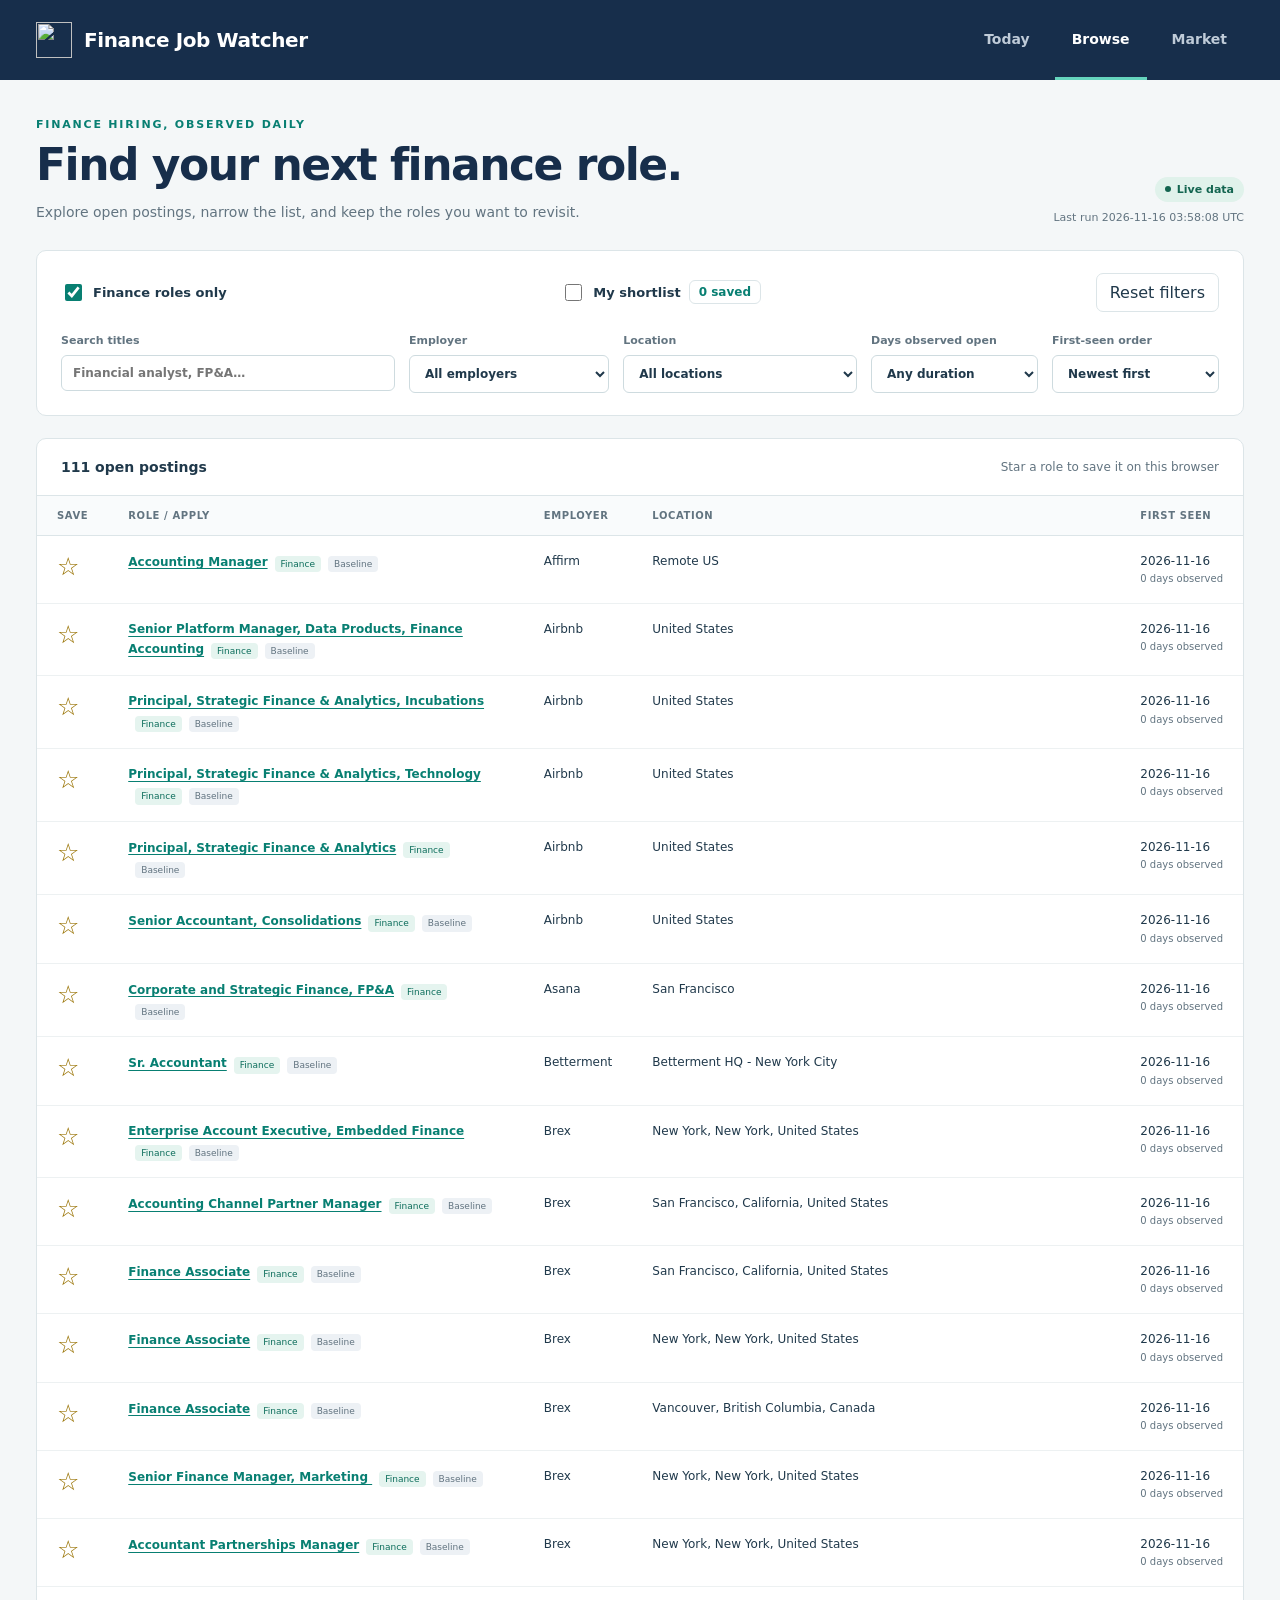
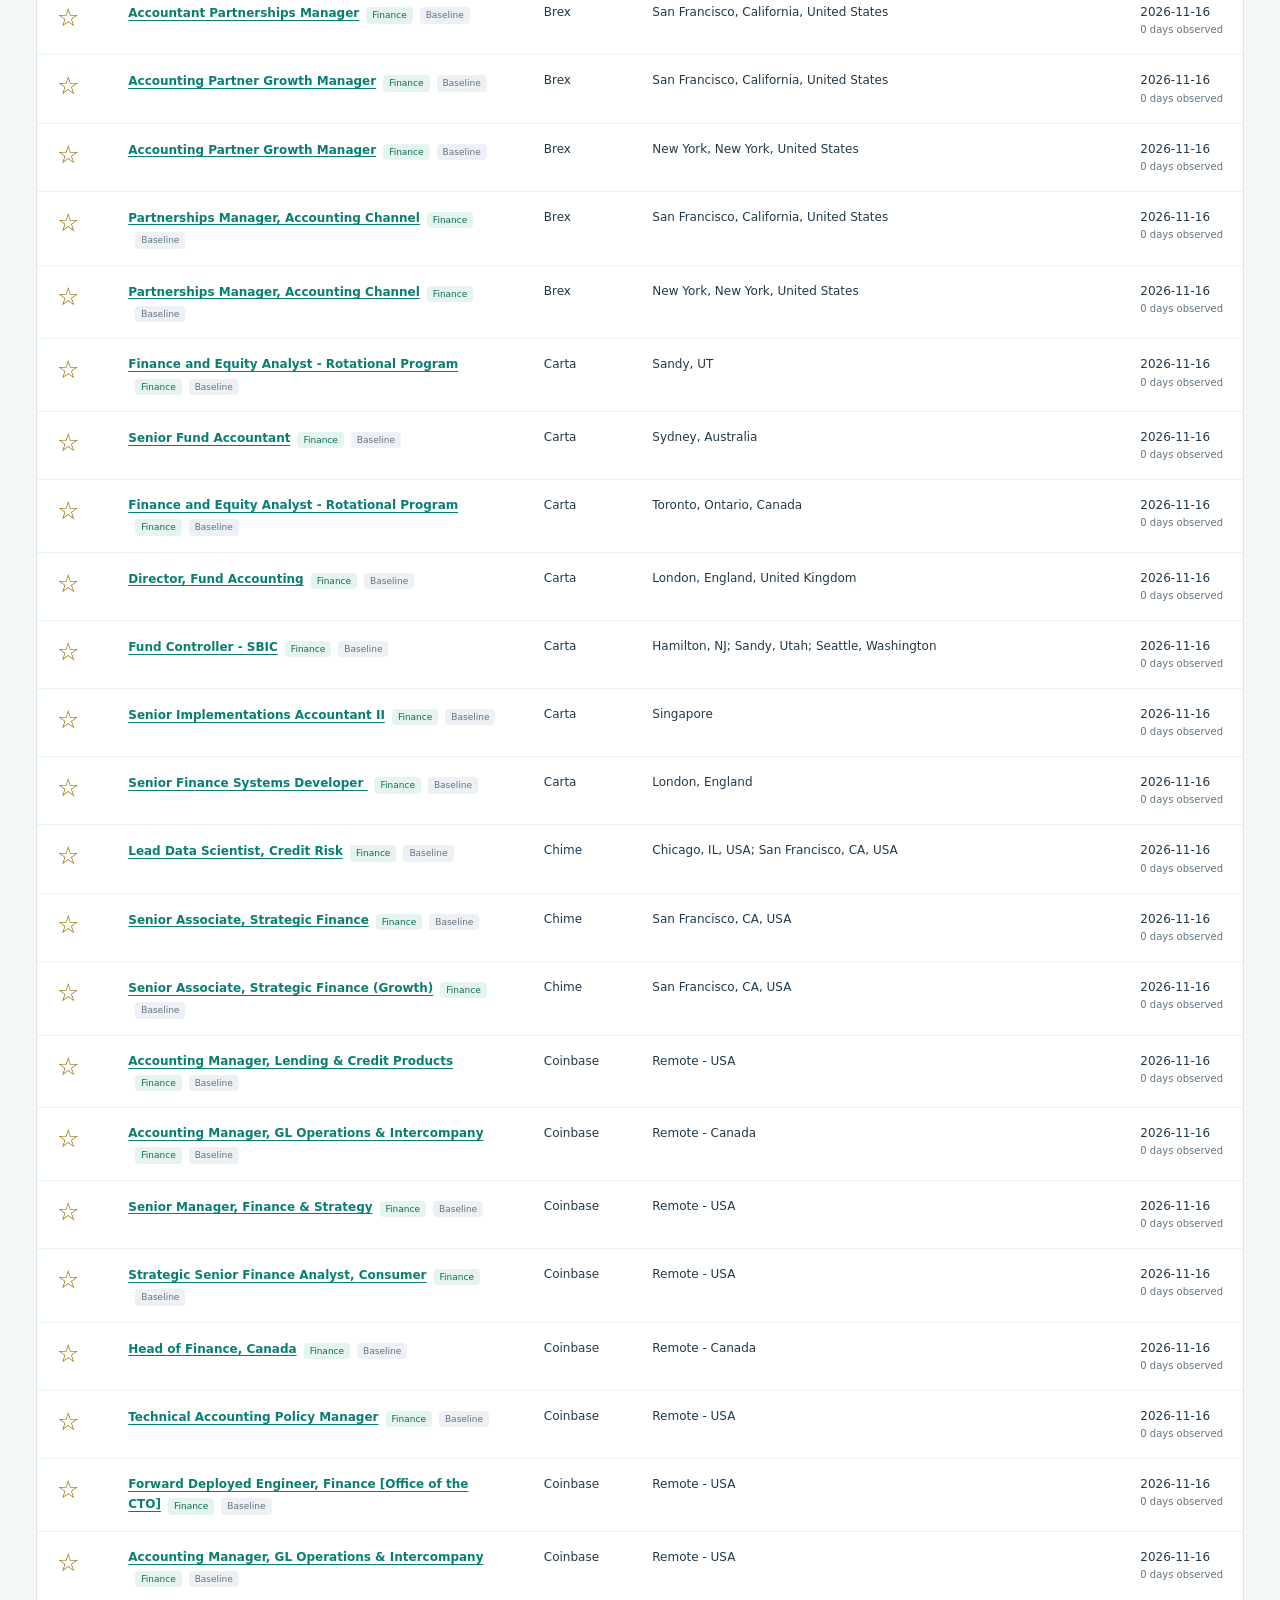
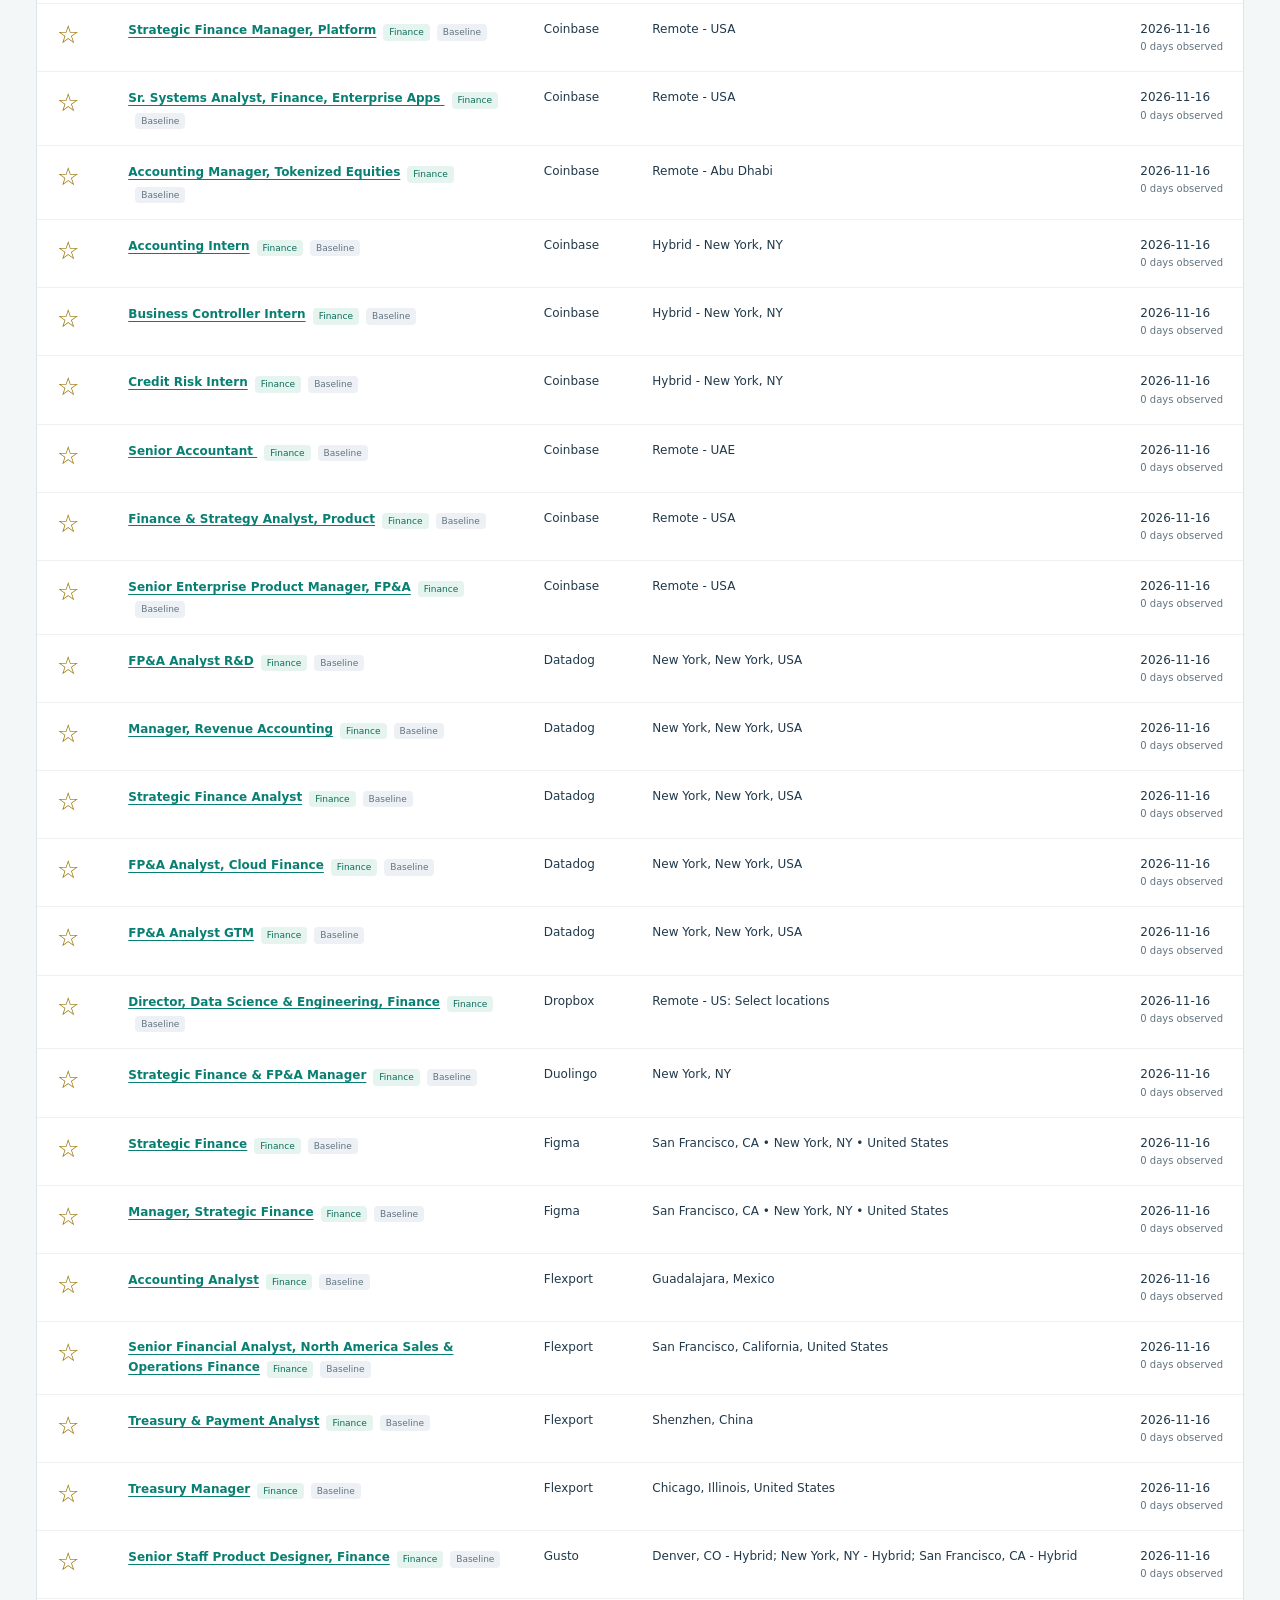
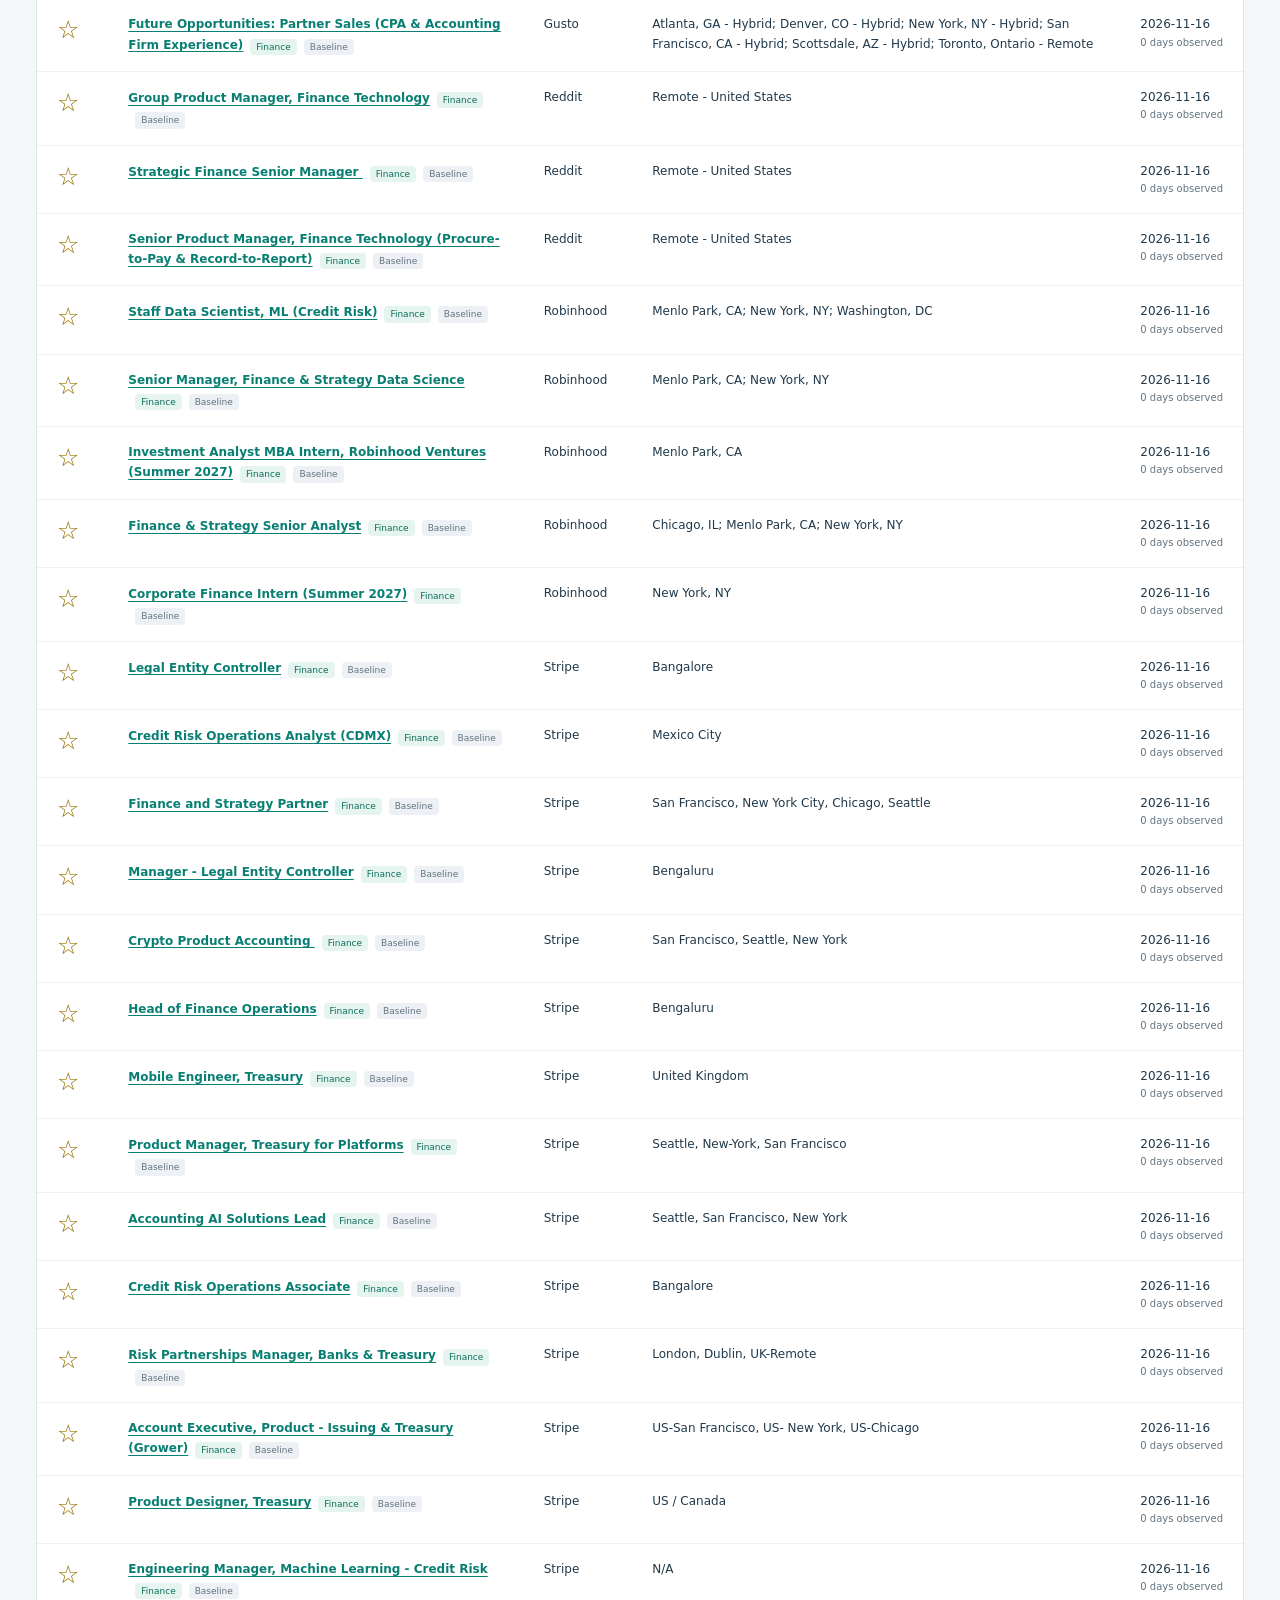
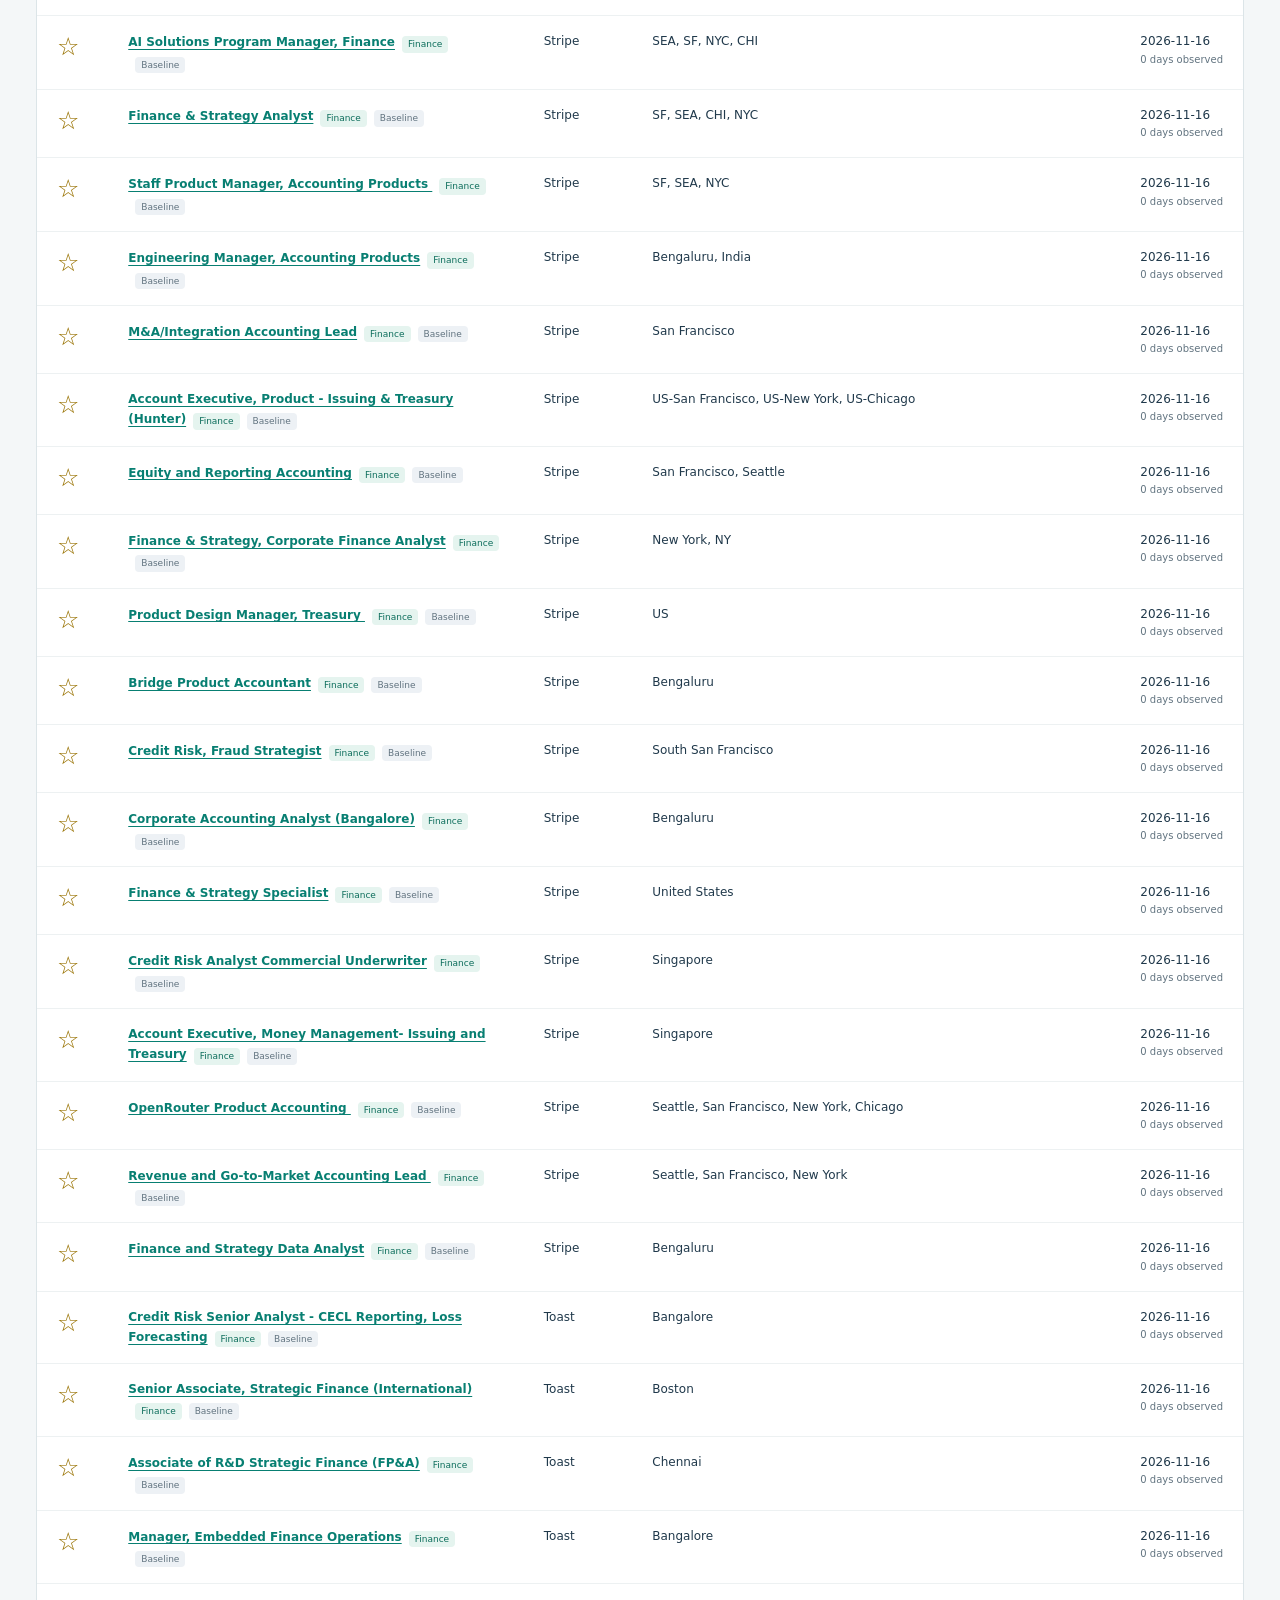
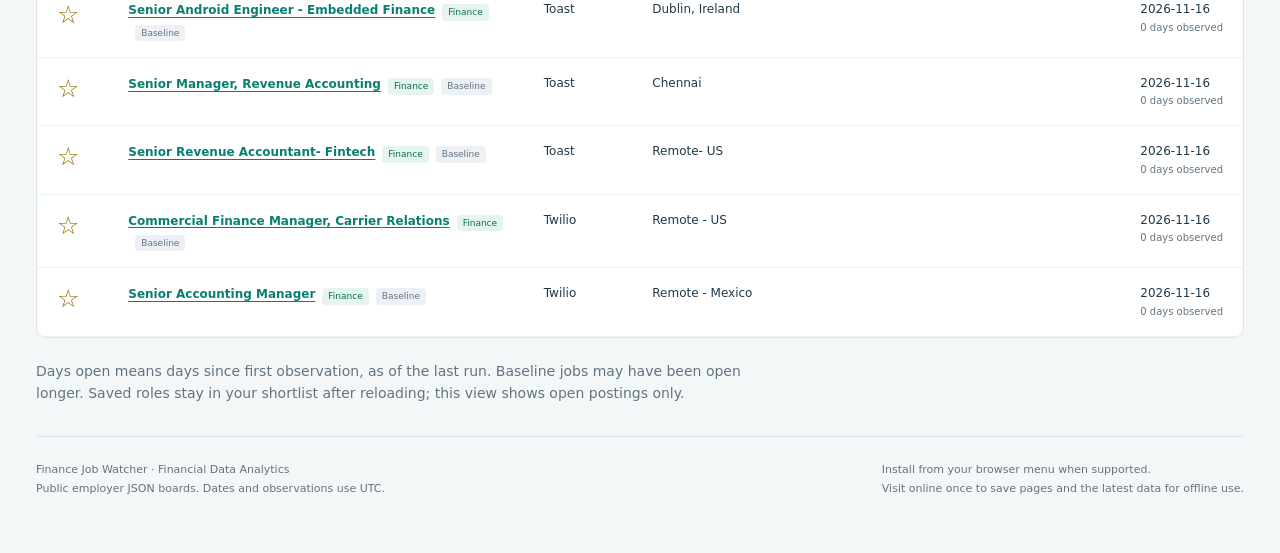
==== browse.html @ 2e61ce02 "feat: add Today Browse and Market pages" ====
<!doctype html>
<html lang="en">
<head>
<meta charset="utf-8"><meta name="viewport" content="width=device-width,initial-scale=1">
<meta name="theme-color" content="#172e4b"><meta name="description" content="A daily view of finance hiring: new roles, open postings, and job-market trends from public employer boards.">
<link rel="icon" href="./assets/icon.svg" type="image/svg+xml"><link rel="apple-touch-icon" href="./assets/icon-192.png">
<link rel="manifest" href="./manifest.webmanifest"><link rel="stylesheet" href="./assets/style.css">
<title>Browse · Finance Job Watcher</title><script type="module" src="./assets/app.mjs"></script>
</head>
<body data-page="browse">
<a class="skip" href="#main">Skip to content</a>
<header class="topbar"><div class="top-inner">
<a class="brand" href="./index.html"><img src="./assets/icon.svg" alt="" width="36" height="36">Finance Job Watcher</a>
<nav class="nav" aria-label="Main navigation"><a data-nav="today" href="./index.html">Today</a><a data-nav="browse" href="./browse.html">Browse</a><a data-nav="market" href="./market.html">Market</a></nav>
<button type="button" id="install-app" hidden>Install app</button></div></header>
<main id="main" class="workspace">
<div class="page-heading"><div><p class="eyebrow">Finance hiring, observed daily</p><h1>Find your next finance role.</h1><p class="subtitle">Explore open postings, narrow the list, and keep the roles you want to revisit.</p></div>
<div class="run-meta"><span class="pill" id="connection">Loading data</span><small id="run-time">Checking the latest snapshot…</small></div></div>
<div id="notice" role="status" aria-live="polite"></div><p id="loading" class="loading" role="status">Loading job-market data…</p>
<div id="content" hidden>
<section class="panel filter-panel" aria-label="Posting filters"><form id="filters">
<div class="filter-top"><label class="toggle"><input type="checkbox" name="roleOnly" checked> Finance roles only</label><label class="toggle"><input type="checkbox" name="shortlistOnly"> My shortlist <span id="shortlist-count" class="number">0 saved</span></label><button type="button" id="reset-filters">Reset filters</button></div>
<div class="filters"><label class="field">Search titles<input type="search" name="query" placeholder="Financial analyst, FP&amp;A…"></label>
<label class="field">Employer<select name="employer"><option value="">All employers</option></select></label>
<label class="field">Location<select name="location"><option value="">All locations</option></select></label>
<label class="field">Days observed open<select name="days"><option value="">Any duration</option><option value="7">7+ days</option><option value="14">14+ days</option><option value="30">30+ days</option></select></label>
<label class="field">First-seen order<select name="sort"><option value="newest">Newest first</option><option value="oldest">Oldest first</option></select></label></div></form></section>
<section class="panel"><div class="results-top"><strong id="results-count" role="status" aria-live="polite"></strong><span>Star a role to save it on this browser</span></div><div id="browse-list"></div></section>
<p class="subtitle">Days open means days since first observation, as of the last run. Baseline jobs may have been open longer. Saved roles stay in your shortlist after reloading; this view shows open postings only.</p></div><footer class="footer"><span>Finance Job Watcher · Financial Data Analytics<br>Public employer JSON boards. Dates and observations use UTC.</span><span>Install from your browser menu when supported.<br>Visit online once to save pages and the latest data for offline use.</span></footer></main></body></html>
---- assets/style.css ----
:root{--navy:#172e4b;--ink:#20394b;--muted:#627480;--teal:#087f72;--paper:#f4f7f8;--line:#dce5e8;--white:#fff;font-family:system-ui,-apple-system,BlinkMacSystemFont,"Segoe UI",sans-serif;color:var(--ink);background:var(--paper);font-synthesis:none}*{box-sizing:border-box}body{margin:0}a{color:var(--teal);text-underline-offset:3px}button,input,select{font:inherit}button,a,input,select,summary{touch-action:manipulation}button{cursor:pointer}button:focus-visible,a:focus-visible,input:focus-visible,select:focus-visible,summary:focus-visible{outline:3px solid #d6a93d;outline-offset:4px}button{border:1px solid var(--line);border-radius:7px;padding:9px 13px;background:white;color:var(--ink)}.skip{position:absolute;top:-100px;left:16px;background:white;padding:12px;z-index:10}.skip:focus{top:12px}.topbar{background:var(--navy);color:white}.top-inner{max-width:1320px;margin:auto;padding:0 36px;min-height:80px;display:flex;align-items:center;gap:28px}.brand{display:flex;align-items:center;gap:12px;text-decoration:none;color:white;font-weight:750;letter-spacing:-.4px;font-size:20px}.brand img{width:36px;height:36px}.nav{display:flex;align-self:stretch;gap:8px;margin-left:auto}.nav a{display:flex;align-items:center;padding:0 17px;color:#bfcbd8;text-decoration:none;font-size:14px;font-weight:650;border-bottom:3px solid transparent}.nav a[aria-current]{color:white;border-color:#65d4bd}.nav a:hover{color:white;background:#ffffff08}.top-inner>button{background:transparent;color:white;border-color:#6c7e92;font-size:12px}.workspace{max-width:1320px;margin:auto;padding:38px 36px 54px}.eyebrow{font-size:11px;font-weight:750;text-transform:uppercase;letter-spacing:1.8px;color:var(--teal);margin:0 0 9px}.page-heading{display:flex;align-items:flex-end;justify-content:space-between;gap:24px;margin-bottom:26px}h1{font-size:clamp(30px,4vw,44px);line-height:1.12;letter-spacing:-1.5px;margin:0 0 12px;color:var(--navy)}.subtitle{color:var(--muted);line-height:1.6;max-width:750px;margin:0;font-size:14px}.run-meta{text-align:right;min-width:200px}.run-meta small{display:block;margin-top:9px;font-size:11px;color:var(--muted);font-variant-numeric:tabular-nums}.pill{display:inline-flex;align-items:center;gap:6px;background:#e0f2eb;color:#136550;font-size:11px;font-weight:750;border-radius:20px;padding:6px 10px}.pill:before{content:"";width:6px;height:6px;background:currentColor;border-radius:50%}#notice:not(:empty){border:1px solid #dac582;background:#fff8df;border-radius:8px;padding:12px 16px;margin-bottom:20px;font-size:13px;line-height:1.5}.stats{display:grid;grid-template-columns:repeat(4,1fr);gap:16px;margin-bottom:28px}.stat{background:white;border:1px solid var(--line);padding:22px 24px;border-radius:10px}.stat p{font-size:12px;color:var(--muted);margin:0 0 14px}.stat strong{display:block;font-size:36px;letter-spacing:-1px;line-height:1.1;color:var(--navy);font-variant-numeric:tabular-nums}.stat small{display:block;font-size:11px;color:var(--muted);margin-top:12px}.stat.accent{background:var(--navy);border-color:var(--navy)}.stat.accent p,.stat.accent small{color:#c8d6e3}.stat.accent strong{color:#fff}.panel{background:white;border:1px solid var(--line);border-radius:10px;margin-bottom:22px;overflow:hidden}.panel-head{padding:21px 24px;border-bottom:1px solid var(--line);display:flex;align-items:center;justify-content:space-between;gap:14px}.panel-head h2{margin:0;font-size:16px;letter-spacing:-.3px}.panel-head p{margin:6px 0 0;font-size:12px;color:var(--muted)}.number{border:1px solid var(--line);border-radius:6px;padding:4px 9px;font-size:12px;color:var(--teal);font-weight:700}.empty{padding:32px 24px;color:var(--muted);font-size:14px;margin:0;text-align:center}.source-grid{list-style:none;padding:0 24px;margin:0;display:grid;grid-template-columns:repeat(3,1fr);gap:0 30px}.source{display:flex;justify-content:space-between;gap:12px;padding:14px 0;border-bottom:1px solid #edf1f2;font-size:12px}.source>span:first-child{text-transform:capitalize;font-weight:600}.source-ok{color:var(--teal)}.source-failed{color:#aa453a}.panel-note{padding:16px 24px;color:var(--muted);font-size:12px;line-height:1.6;margin:0}.table-wrap{overflow-x:auto}table{border-collapse:collapse;width:100%;text-align:left;font-size:12px}th{font-weight:650;font-size:10px;letter-spacing:.6px;text-transform:uppercase;color:var(--muted);background:#f9fbfc;padding:14px 20px;border-bottom:1px solid var(--line);white-space:nowrap}td{padding:16px 20px;border-bottom:1px solid #edf1f2;line-height:1.6;vertical-align:top}td:first-child a{font-weight:650}td a{font-weight:600}td small{display:block;white-space:nowrap;color:var(--muted);font-size:10px}.tag{display:inline-block;margin:4px 0 0 7px;font-size:9px;padding:1px 6px;background:#e5f4ef;color:#0c6d5b;border-radius:4px;vertical-align:middle}.tag.neutral{background:#edf1f5;color:#627480}.star{border:0;background:transparent;font-size:25px;padding:0;color:#9a7405;line-height:1.2}.filter-panel{padding:22px 24px}.filter-top{display:flex;align-items:center;justify-content:space-between;gap:20px;margin-bottom:22px}.toggle{display:flex;align-items:center;gap:8px;font-size:13px;font-weight:650}.toggle input{accent-color:var(--teal);width:17px;height:17px}.filters{display:grid;grid-template-columns:2fr 1.2fr 1.4fr 1fr 1fr;gap:14px}.field{display:flex;flex-direction:column;gap:8px;font-size:11px;font-weight:650;color:var(--muted)}input[type=search],select{padding:10px 11px;border:1px solid #cedbdf;border-radius:6px;color:var(--ink);background:white;width:100%;min-width:0;font-size:12px}.results-top{display:flex;align-items:center;justify-content:space-between;padding:20px 24px;border-bottom:1px solid var(--line);gap:16px}.results-top strong{font-size:14px}.results-top span{font-size:12px;color:var(--muted)}.market-grid{display:grid;grid-template-columns:1fr 1fr;gap:22px}.market-card{padding:24px;background:white;border:1px solid var(--line);border-radius:10px;min-width:0}.market-card h2{font-size:19px;line-height:1.4;letter-spacing:-.4px;margin:8px 0 12px;color:var(--navy)}.market-card>p:not(.eyebrow){font-size:12px;line-height:1.8;color:var(--muted);min-height:85px}.chart{overflow:auto;max-height:620px}.chart svg{display:block;width:100%;min-width:440px;height:auto}.chart details{font-size:11px;margin-top:18px}.chart summary{cursor:pointer;color:var(--muted)}.chart details table{margin-top:10px}.chart td,.chart th{padding:8px}.legend{display:flex;gap:20px;justify-content:center;margin-top:12px;font-size:10px;color:var(--muted)}.legend span:before{content:"";display:inline-block;width:9px;height:9px;background:var(--series-color);margin-right:6px;border-radius:2px}.market-context{padding:16px 20px;background:#eaf1f4;border-radius:8px;color:#4d6574;font-size:12px;line-height:1.8;margin:0 0 22px}.footer{display:flex;justify-content:space-between;gap:20px;border-top:1px solid var(--line);padding-top:24px;margin-top:32px;font-size:11px;line-height:1.7;color:var(--muted)}.footer a{color:inherit}.loading{padding:40px;background:white;border:1px solid var(--line);border-radius:10px}.error{color:#a2382e}.sr-only{position:absolute;width:1px;height:1px;padding:0;margin:-1px;overflow:hidden;clip:rect(0,0,0,0);white-space:nowrap;border:0}[hidden]{display:none!important}@media(min-width:1600px){.workspace,.top-inner{max-width:1440px}}@media(max-width:950px){.filters{grid-template-columns:repeat(2,1fr)}.field:first-child{grid-column:1/-1}.source-grid{grid-template-columns:repeat(2,1fr)}.market-grid{grid-template-columns:1fr}.page-heading{align-items:flex-start}.run-meta{min-width:140px}.stats{gap:10px}.stat{padding:19px}.stat strong{font-size:30px}}@media(max-width:620px){.top-inner{padding:15px 18px 0;gap:10px;flex-wrap:wrap}.brand{font-size:17px}.brand img{width:30px;height:30px}.nav{order:3;width:100%;margin:0;justify-content:space-around}.nav a{padding:16px 24px}.top-inner>button{margin-left:auto}.workspace{padding:26px 16px}.page-heading{display:block}.run-meta{text-align:left;margin-top:18px}.run-meta small{display:inline;margin-left:10px}.stats{grid-template-columns:1fr 1fr}.stat{padding:18px}.source-grid{grid-template-columns:1fr;padding:0 18px}.filter-panel{padding:18px}.filter-top{flex-wrap:wrap}.filters{grid-template-columns:1fr}.field:first-child{grid-column:auto}.panel-head{padding:18px}.market-card{padding:18px}.market-card>p:not(.eyebrow){min-height:0}.footer{display:block}.footer span{display:block;margin:6px 0}.chart svg{min-width:430px}td,th{padding:13px 15px}}@media(prefers-reduced-motion:no-preference){button,a{transition:background .15s,color .15s}}
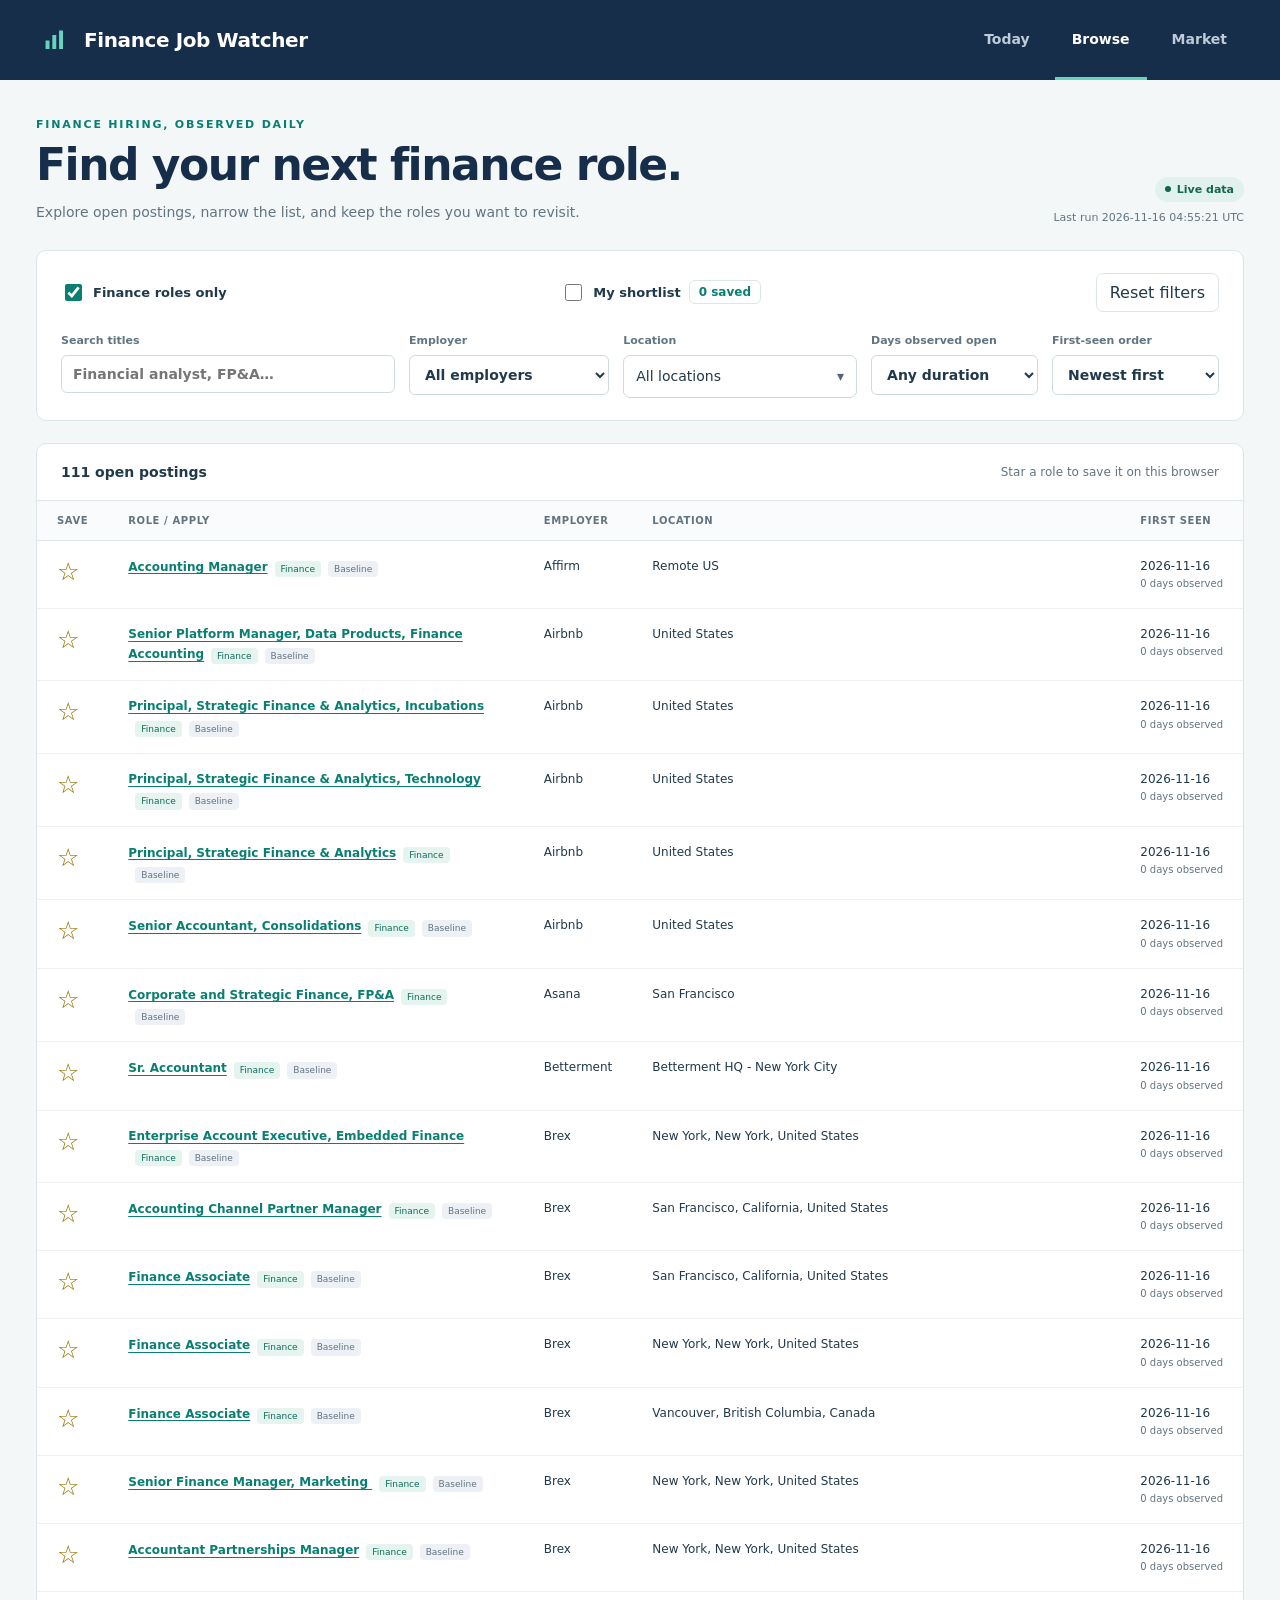
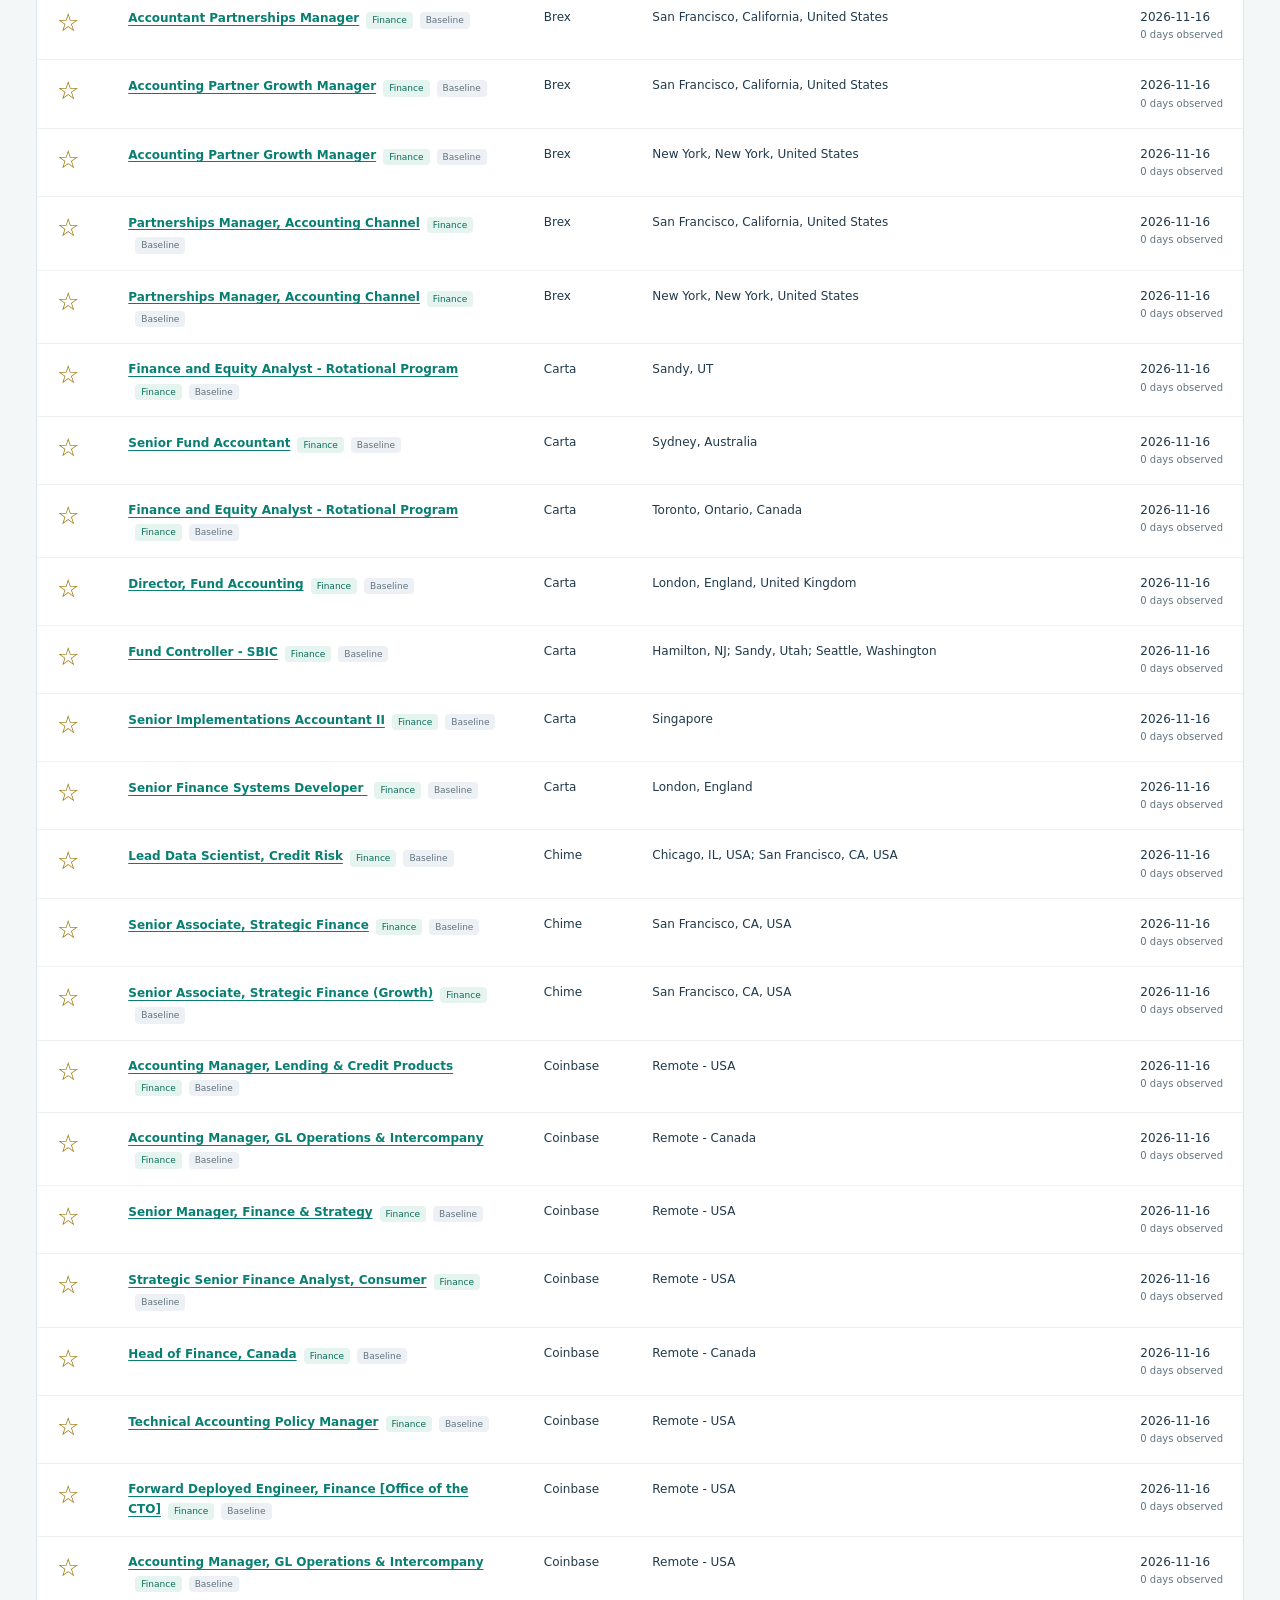
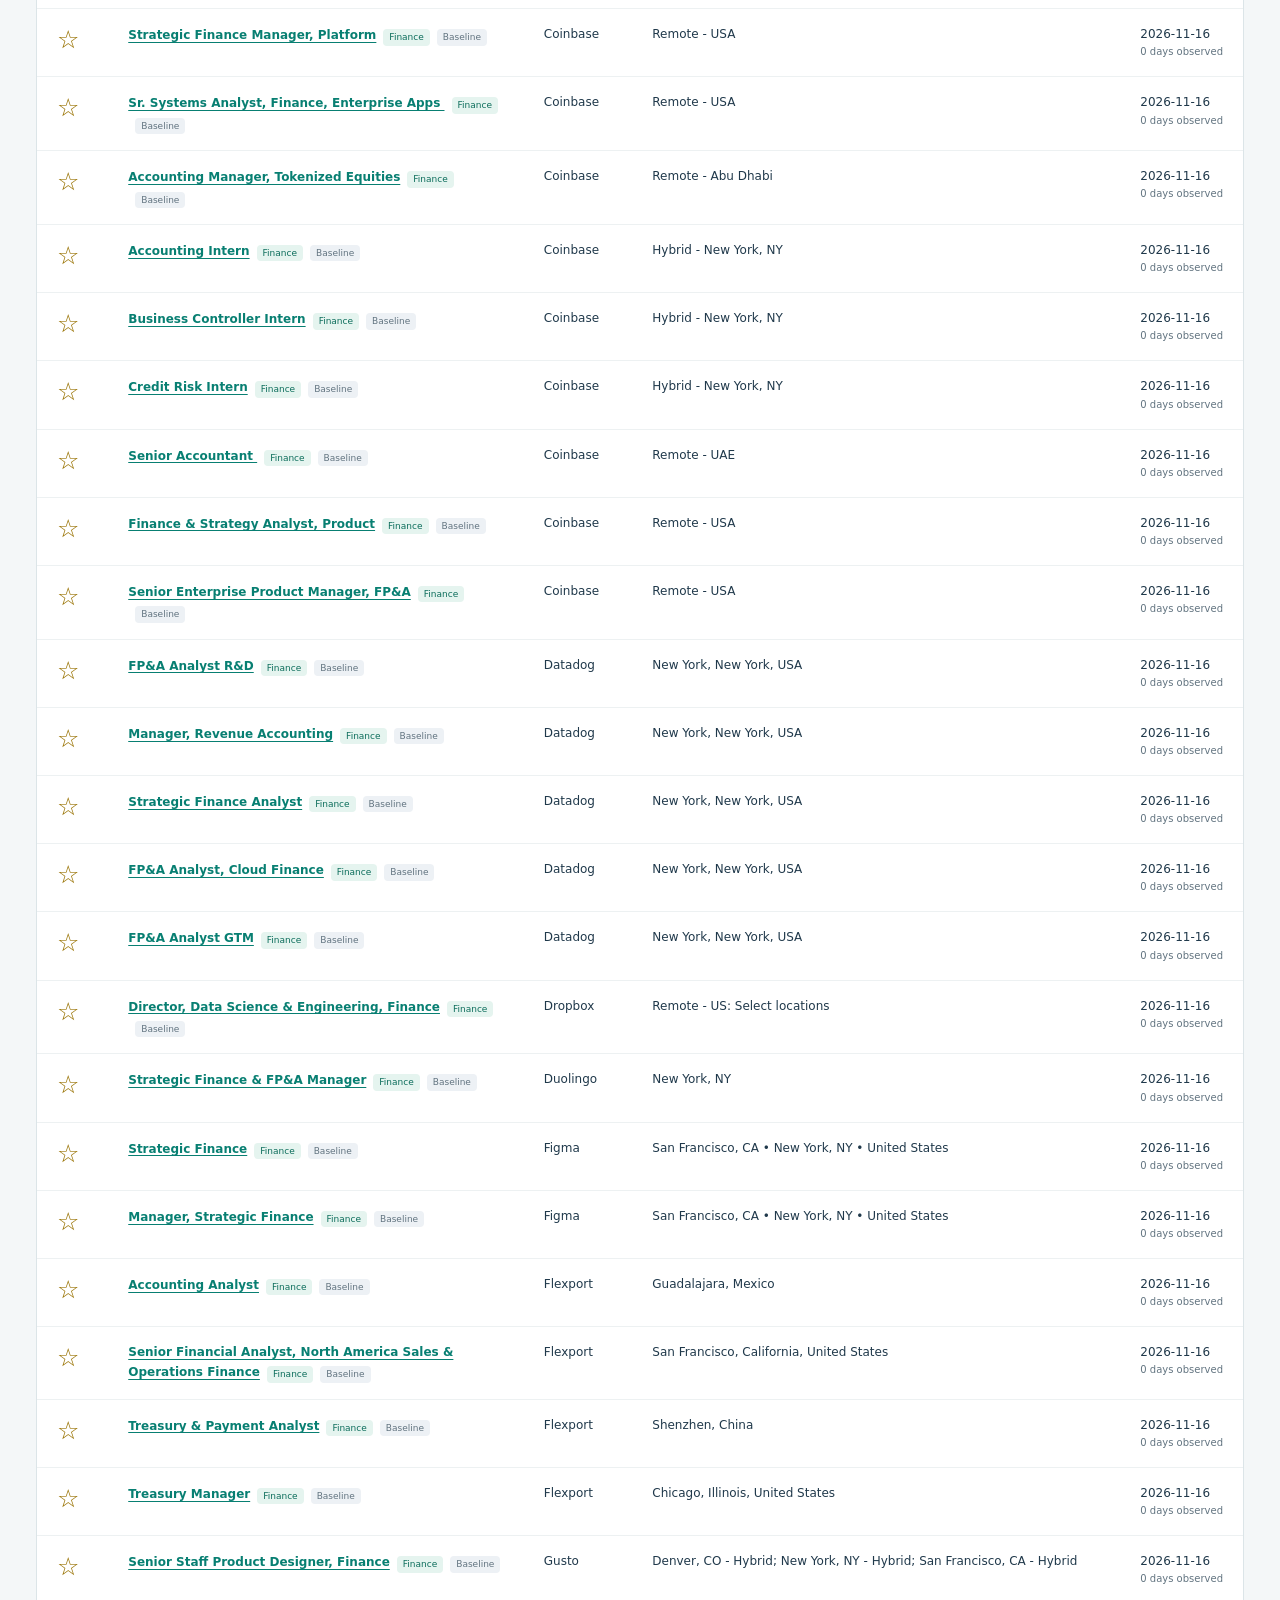
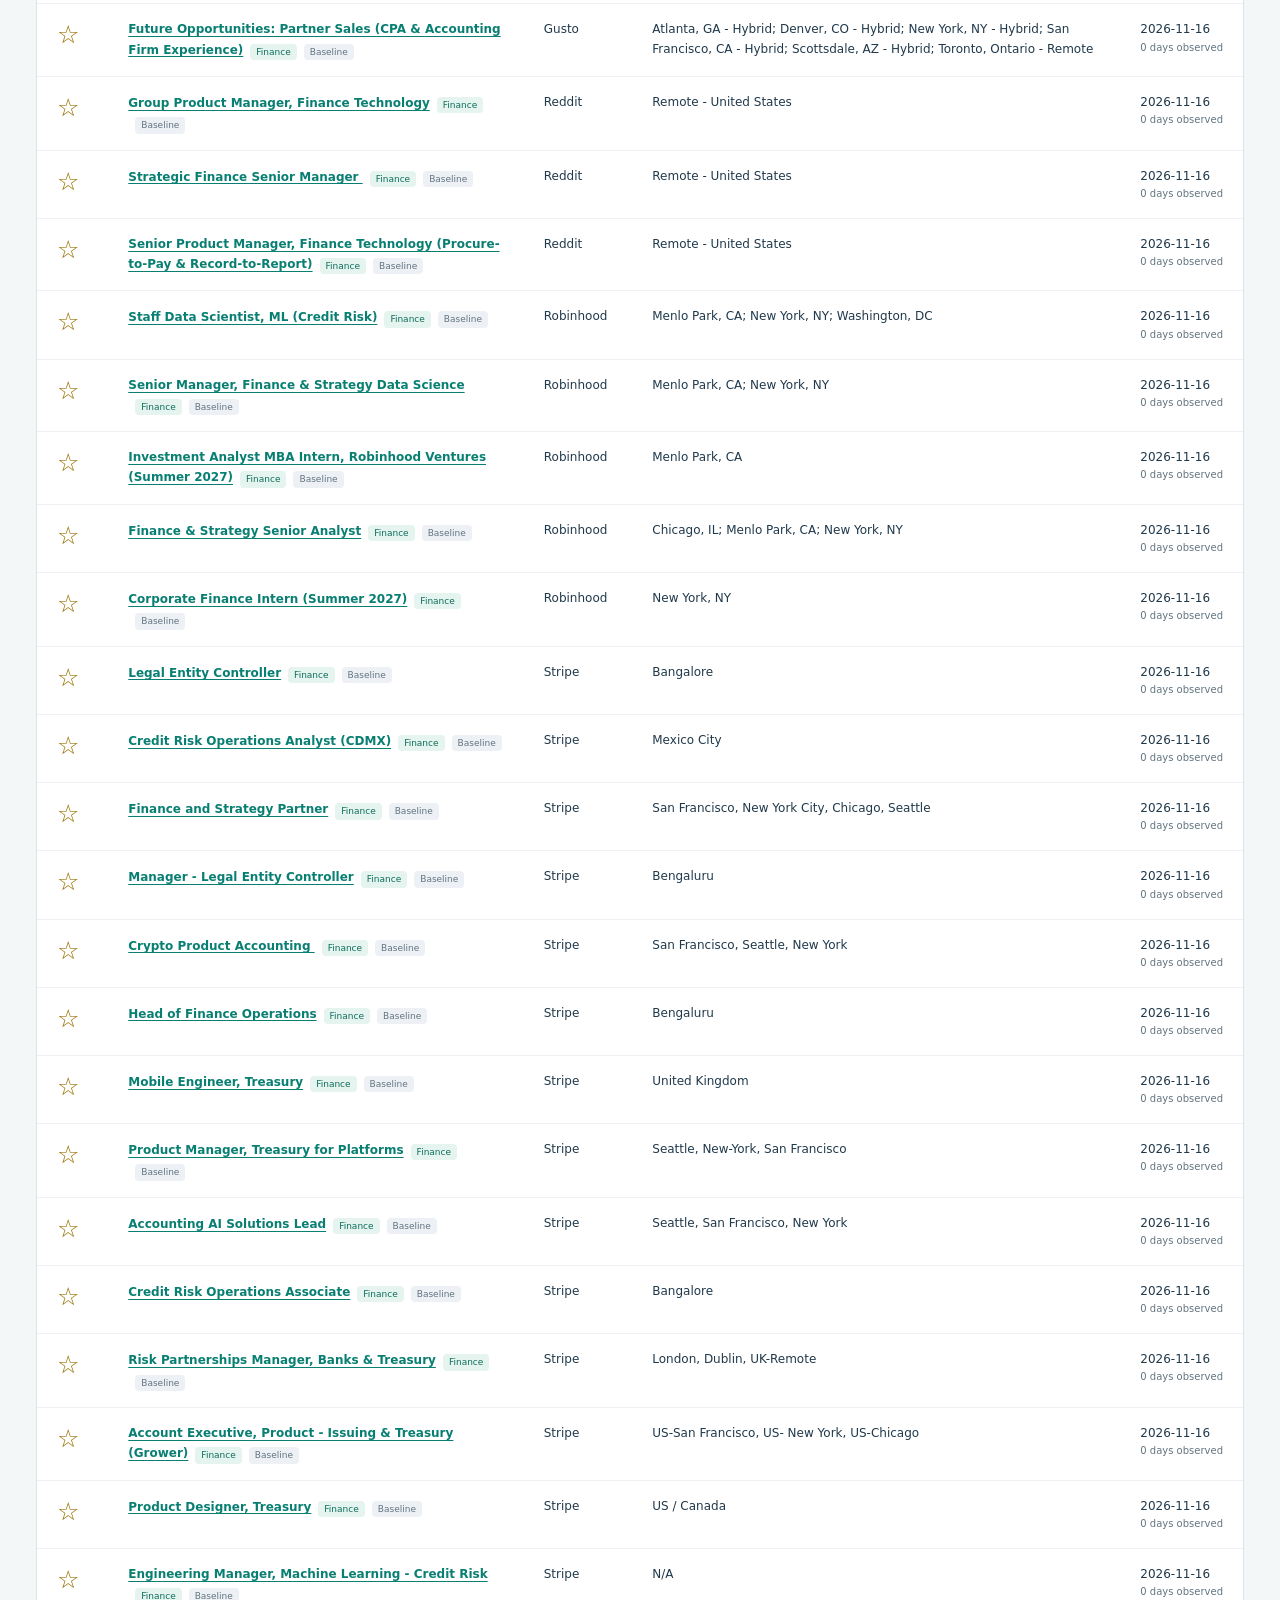
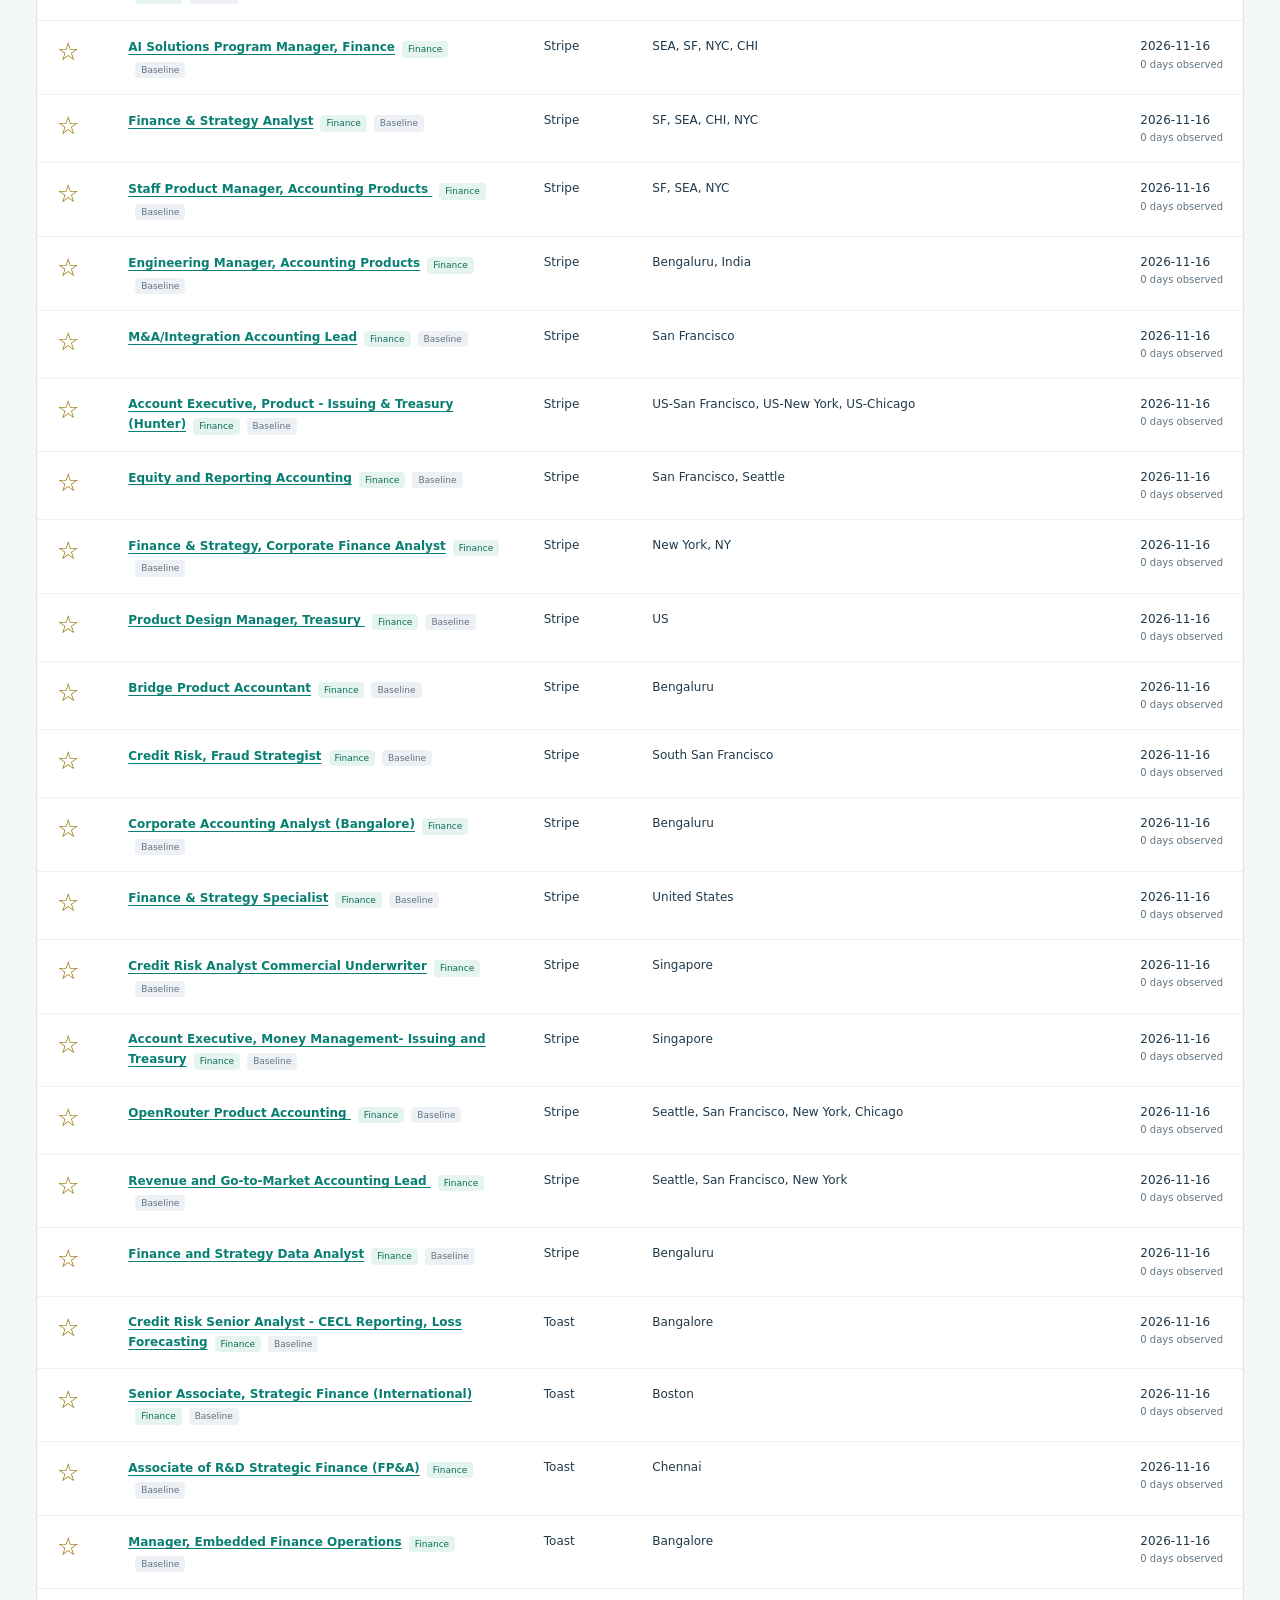
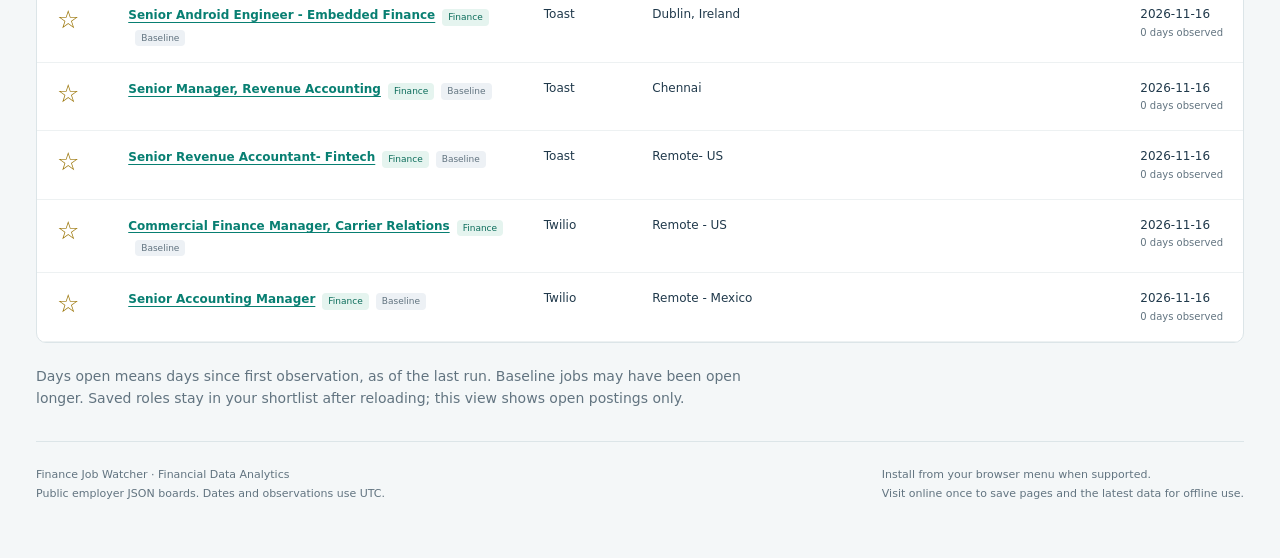
==== commit cdc0a565: "fix: make location filter searchable and readable" ====
--- a/browse.html
+++ b/browse.html
@@ -22,8 +22,15 @@
 <div class="filter-top"><label class="toggle"><input type="checkbox" name="roleOnly" checked> Finance roles only</label><label class="toggle"><input type="checkbox" name="shortlistOnly"> My shortlist <span id="shortlist-count" class="number">0 saved</span></label><button type="button" id="reset-filters">Reset filters</button></div>
 <div class="filters"><label class="field">Search titles<input type="search" name="query" placeholder="Financial analyst, FP&amp;A…"></label>
 <label class="field">Employer<select name="employer"><option value="">All employers</option></select></label>
-<label class="field">Location<select name="location"><option value="">All locations</option></select></label>
+<div class="field location-field" id="location-picker"><span id="location-label">Location</span>
+<input type="hidden" name="location" value="">
+<button type="button" id="location-toggle" class="location-toggle" aria-labelledby="location-label location-value" aria-expanded="false" aria-controls="location-menu"><span id="location-value">All locations</span><span aria-hidden="true">▾</span></button>
+<div id="location-menu" class="location-menu" hidden>
+<label for="location-search" class="sr-only">Search available locations</label><input type="search" id="location-search" placeholder="Type a city, state, or remote…" autocomplete="off">
+<div id="location-options" class="location-options" role="group" aria-label="Available locations"></div>
+<p id="location-feedback" class="location-feedback" role="status" aria-live="polite"></p>
+</div></div>
 <label class="field">Days observed open<select name="days"><option value="">Any duration</option><option value="7">7+ days</option><option value="14">14+ days</option><option value="30">30+ days</option></select></label>
 <label class="field">First-seen order<select name="sort"><option value="newest">Newest first</option><option value="oldest">Oldest first</option></select></label></div></form></section>
 <section class="panel"><div class="results-top"><strong id="results-count" role="status" aria-live="polite"></strong><span>Star a role to save it on this browser</span></div><div id="browse-list"></div></section>
-<p class="subtitle">Days open means days since first observation, as of the last run. Baseline jobs may have been open longer. Saved roles stay in your shortlist after reloading; this view shows open postings only.</p></div><footer class="footer"><span>Finance Job Watcher · Financial Data Analytics<br>Public employer JSON boards. Dates and observations use UTC.</span><span>Install from your browser menu when supported.<br>Visit online once to save pages and the latest data for offline use.</span></footer></main></body></html>+<p class="subtitle">Days open means days since first observation, as of the last run. Baseline jobs may have been open longer. Saved roles stay in your shortlist after reloading; this view shows open postings only.</p></div><footer class="footer"><span>Finance Job Watcher · Financial Data Analytics<br>Public employer JSON boards. Dates and observations use UTC.</span><span>Install from your browser menu when supported.<br>Visit online once to save pages and the latest data for offline use.</span></footer></main></body></html>
--- a/assets/style.css
+++ b/assets/style.css
@@ -1 +1,19 @@
 :root{--navy:#172e4b;--ink:#20394b;--muted:#627480;--teal:#087f72;--paper:#f4f7f8;--line:#dce5e8;--white:#fff;font-family:system-ui,-apple-system,BlinkMacSystemFont,"Segoe UI",sans-serif;color:var(--ink);background:var(--paper);font-synthesis:none}*{box-sizing:border-box}body{margin:0}a{color:var(--teal);text-underline-offset:3px}button,input,select{font:inherit}button,a,input,select,summary{touch-action:manipulation}button{cursor:pointer}button:focus-visible,a:focus-visible,input:focus-visible,select:focus-visible,summary:focus-visible{outline:3px solid #d6a93d;outline-offset:4px}button{border:1px solid var(--line);border-radius:7px;padding:9px 13px;background:white;color:var(--ink)}.skip{position:absolute;top:-100px;left:16px;background:white;padding:12px;z-index:10}.skip:focus{top:12px}.topbar{background:var(--navy);color:white}.top-inner{max-width:1320px;margin:auto;padding:0 36px;min-height:80px;display:flex;align-items:center;gap:28px}.brand{display:flex;align-items:center;gap:12px;text-decoration:none;color:white;font-weight:750;letter-spacing:-.4px;font-size:20px}.brand img{width:36px;height:36px}.nav{display:flex;align-self:stretch;gap:8px;margin-left:auto}.nav a{display:flex;align-items:center;padding:0 17px;color:#bfcbd8;text-decoration:none;font-size:14px;font-weight:650;border-bottom:3px solid transparent}.nav a[aria-current]{color:white;border-color:#65d4bd}.nav a:hover{color:white;background:#ffffff08}.top-inner>button{background:transparent;color:white;border-color:#6c7e92;font-size:12px}.workspace{max-width:1320px;margin:auto;padding:38px 36px 54px}.eyebrow{font-size:11px;font-weight:750;text-transform:uppercase;letter-spacing:1.8px;color:var(--teal);margin:0 0 9px}.page-heading{display:flex;align-items:flex-end;justify-content:space-between;gap:24px;margin-bottom:26px}h1{font-size:clamp(30px,4vw,44px);line-height:1.12;letter-spacing:-1.5px;margin:0 0 12px;color:var(--navy)}.subtitle{color:var(--muted);line-height:1.6;max-width:750px;margin:0;font-size:14px}.run-meta{text-align:right;min-width:200px}.run-meta small{display:block;margin-top:9px;font-size:11px;color:var(--muted);font-variant-numeric:tabular-nums}.pill{display:inline-flex;align-items:center;gap:6px;background:#e0f2eb;color:#136550;font-size:11px;font-weight:750;border-radius:20px;padding:6px 10px}.pill:before{content:"";width:6px;height:6px;background:currentColor;border-radius:50%}#notice:not(:empty){border:1px solid #dac582;background:#fff8df;border-radius:8px;padding:12px 16px;margin-bottom:20px;font-size:13px;line-height:1.5}.stats{display:grid;grid-template-columns:repeat(4,1fr);gap:16px;margin-bottom:28px}.stat{background:white;border:1px solid var(--line);padding:22px 24px;border-radius:10px}.stat p{font-size:12px;color:var(--muted);margin:0 0 14px}.stat strong{display:block;font-size:36px;letter-spacing:-1px;line-height:1.1;color:var(--navy);font-variant-numeric:tabular-nums}.stat small{display:block;font-size:11px;color:var(--muted);margin-top:12px}.stat.accent{background:var(--navy);border-color:var(--navy)}.stat.accent p,.stat.accent small{color:#c8d6e3}.stat.accent strong{color:#fff}.panel{background:white;border:1px solid var(--line);border-radius:10px;margin-bottom:22px;overflow:hidden}.panel-head{padding:21px 24px;border-bottom:1px solid var(--line);display:flex;align-items:center;justify-content:space-between;gap:14px}.panel-head h2{margin:0;font-size:16px;letter-spacing:-.3px}.panel-head p{margin:6px 0 0;font-size:12px;color:var(--muted)}.number{border:1px solid var(--line);border-radius:6px;padding:4px 9px;font-size:12px;color:var(--teal);font-weight:700}.empty{padding:32px 24px;color:var(--muted);font-size:14px;margin:0;text-align:center}.source-grid{list-style:none;padding:0 24px;margin:0;display:grid;grid-template-columns:repeat(3,1fr);gap:0 30px}.source{display:flex;justify-content:space-between;gap:12px;padding:14px 0;border-bottom:1px solid #edf1f2;font-size:12px}.source>span:first-child{text-transform:capitalize;font-weight:600}.source-ok{color:var(--teal)}.source-failed{color:#aa453a}.panel-note{padding:16px 24px;color:var(--muted);font-size:12px;line-height:1.6;margin:0}.table-wrap{overflow-x:auto}table{border-collapse:collapse;width:100%;text-align:left;font-size:12px}th{font-weight:650;font-size:10px;letter-spacing:.6px;text-transform:uppercase;color:var(--muted);background:#f9fbfc;padding:14px 20px;border-bottom:1px solid var(--line);white-space:nowrap}td{padding:16px 20px;border-bottom:1px solid #edf1f2;line-height:1.6;vertical-align:top}td:first-child a{font-weight:650}td a{font-weight:600}td small{display:block;white-space:nowrap;color:var(--muted);font-size:10px}.tag{display:inline-block;margin:4px 0 0 7px;font-size:9px;padding:1px 6px;background:#e5f4ef;color:#0c6d5b;border-radius:4px;vertical-align:middle}.tag.neutral{background:#edf1f5;color:#627480}.star{border:0;background:transparent;font-size:25px;padding:0;color:#9a7405;line-height:1.2}.filter-panel{padding:22px 24px}.filter-top{display:flex;align-items:center;justify-content:space-between;gap:20px;margin-bottom:22px}.toggle{display:flex;align-items:center;gap:8px;font-size:13px;font-weight:650}.toggle input{accent-color:var(--teal);width:17px;height:17px}.filters{display:grid;grid-template-columns:2fr 1.2fr 1.4fr 1fr 1fr;gap:14px}.field{display:flex;flex-direction:column;gap:8px;font-size:11px;font-weight:650;color:var(--muted)}input[type=search],select{padding:10px 11px;border:1px solid #cedbdf;border-radius:6px;color:var(--ink);background:white;width:100%;min-width:0;font-size:12px}.results-top{display:flex;align-items:center;justify-content:space-between;padding:20px 24px;border-bottom:1px solid var(--line);gap:16px}.results-top strong{font-size:14px}.results-top span{font-size:12px;color:var(--muted)}.market-grid{display:grid;grid-template-columns:1fr 1fr;gap:22px}.market-card{padding:24px;background:white;border:1px solid var(--line);border-radius:10px;min-width:0}.market-card h2{font-size:19px;line-height:1.4;letter-spacing:-.4px;margin:8px 0 12px;color:var(--navy)}.market-card>p:not(.eyebrow){font-size:12px;line-height:1.8;color:var(--muted);min-height:85px}.chart{overflow:auto;max-height:620px}.chart svg{display:block;width:100%;min-width:440px;height:auto}.chart details{font-size:11px;margin-top:18px}.chart summary{cursor:pointer;color:var(--muted)}.chart details table{margin-top:10px}.chart td,.chart th{padding:8px}.legend{display:flex;gap:20px;justify-content:center;margin-top:12px;font-size:10px;color:var(--muted)}.legend span:before{content:"";display:inline-block;width:9px;height:9px;background:var(--series-color);margin-right:6px;border-radius:2px}.market-context{padding:16px 20px;background:#eaf1f4;border-radius:8px;color:#4d6574;font-size:12px;line-height:1.8;margin:0 0 22px}.footer{display:flex;justify-content:space-between;gap:20px;border-top:1px solid var(--line);padding-top:24px;margin-top:32px;font-size:11px;line-height:1.7;color:var(--muted)}.footer a{color:inherit}.loading{padding:40px;background:white;border:1px solid var(--line);border-radius:10px}.error{color:#a2382e}.sr-only{position:absolute;width:1px;height:1px;padding:0;margin:-1px;overflow:hidden;clip:rect(0,0,0,0);white-space:nowrap;border:0}[hidden]{display:none!important}@media(min-width:1600px){.workspace,.top-inner{max-width:1440px}}@media(max-width:950px){.filters{grid-template-columns:repeat(2,1fr)}.field:first-child{grid-column:1/-1}.source-grid{grid-template-columns:repeat(2,1fr)}.market-grid{grid-template-columns:1fr}.page-heading{align-items:flex-start}.run-meta{min-width:140px}.stats{gap:10px}.stat{padding:19px}.stat strong{font-size:30px}}@media(max-width:620px){.top-inner{padding:15px 18px 0;gap:10px;flex-wrap:wrap}.brand{font-size:17px}.brand img{width:30px;height:30px}.nav{order:3;width:100%;margin:0;justify-content:space-around}.nav a{padding:16px 24px}.top-inner>button{margin-left:auto}.workspace{padding:26px 16px}.page-heading{display:block}.run-meta{text-align:left;margin-top:18px}.run-meta small{display:inline;margin-left:10px}.stats{grid-template-columns:1fr 1fr}.stat{padding:18px}.source-grid{grid-template-columns:1fr;padding:0 18px}.filter-panel{padding:18px}.filter-top{flex-wrap:wrap}.filters{grid-template-columns:1fr}.field:first-child{grid-column:auto}.panel-head{padding:18px}.market-card{padding:18px}.market-card>p:not(.eyebrow){min-height:0}.footer{display:block}.footer span{display:block;margin:6px 0}.chart svg{min-width:430px}td,th{padding:13px 15px}}@media(prefers-reduced-motion:no-preference){button,a{transition:background .15s,color .15s}}
+
+/* Searchable location menu: readable long labels at desktop and mobile widths. */
+.filter-panel{overflow:visible}
+.field{min-width:0}
+input[type=search],select{font-size:14px;color:#20394b;color-scheme:light}
+select option{background:#fff;color:#20394b;font-size:14px}
+.location-field{position:relative}
+.location-toggle{display:flex;align-items:center;justify-content:space-between;gap:12px;min-height:42px;width:100%;padding:10px 12px;border-color:#cedbdf;text-align:left;font-size:14px;font-weight:400;line-height:1.5;color:#20394b;background:#fff}
+#location-value{overflow:hidden;text-overflow:ellipsis;white-space:nowrap}
+.location-toggle>span:last-child{flex-shrink:0;color:#526575}
+.location-menu{position:absolute;top:100%;right:0;z-index:30;width:min(480px,calc(100vw - 48px));margin-top:8px;padding:12px;background:#fff;color:#20394b;border:1px solid #bccdd4;border-radius:10px;box-shadow:0 14px 36px #172e4b26}
+.location-menu input[type=search]{font-size:16px;min-height:44px;color:#20394b;background:#fff}
+.location-options{max-height:min(320px,45vh);overflow-y:auto;overscroll-behavior:contain;margin-top:10px;scrollbar-gutter:stable}
+.location-option{display:block;width:100%;min-height:44px;border:0;border-radius:5px;padding:12px;text-align:left;font-size:14px;font-weight:400;line-height:1.6;white-space:normal;overflow-wrap:anywhere;color:#20394b;background:#fff}
+.location-option:hover,.location-option:focus-visible{background:#edf5f6}
+.location-option[aria-pressed=true]{background:#dff1eb;color:#115a4d;font-weight:650}
+.location-feedback{margin:10px 4px 2px;color:#526575;font-size:12px;font-weight:400;line-height:1.5}
+@media(max-width:620px){.location-menu{left:0;right:auto;width:100%}input[type=search],select{font-size:16px}}
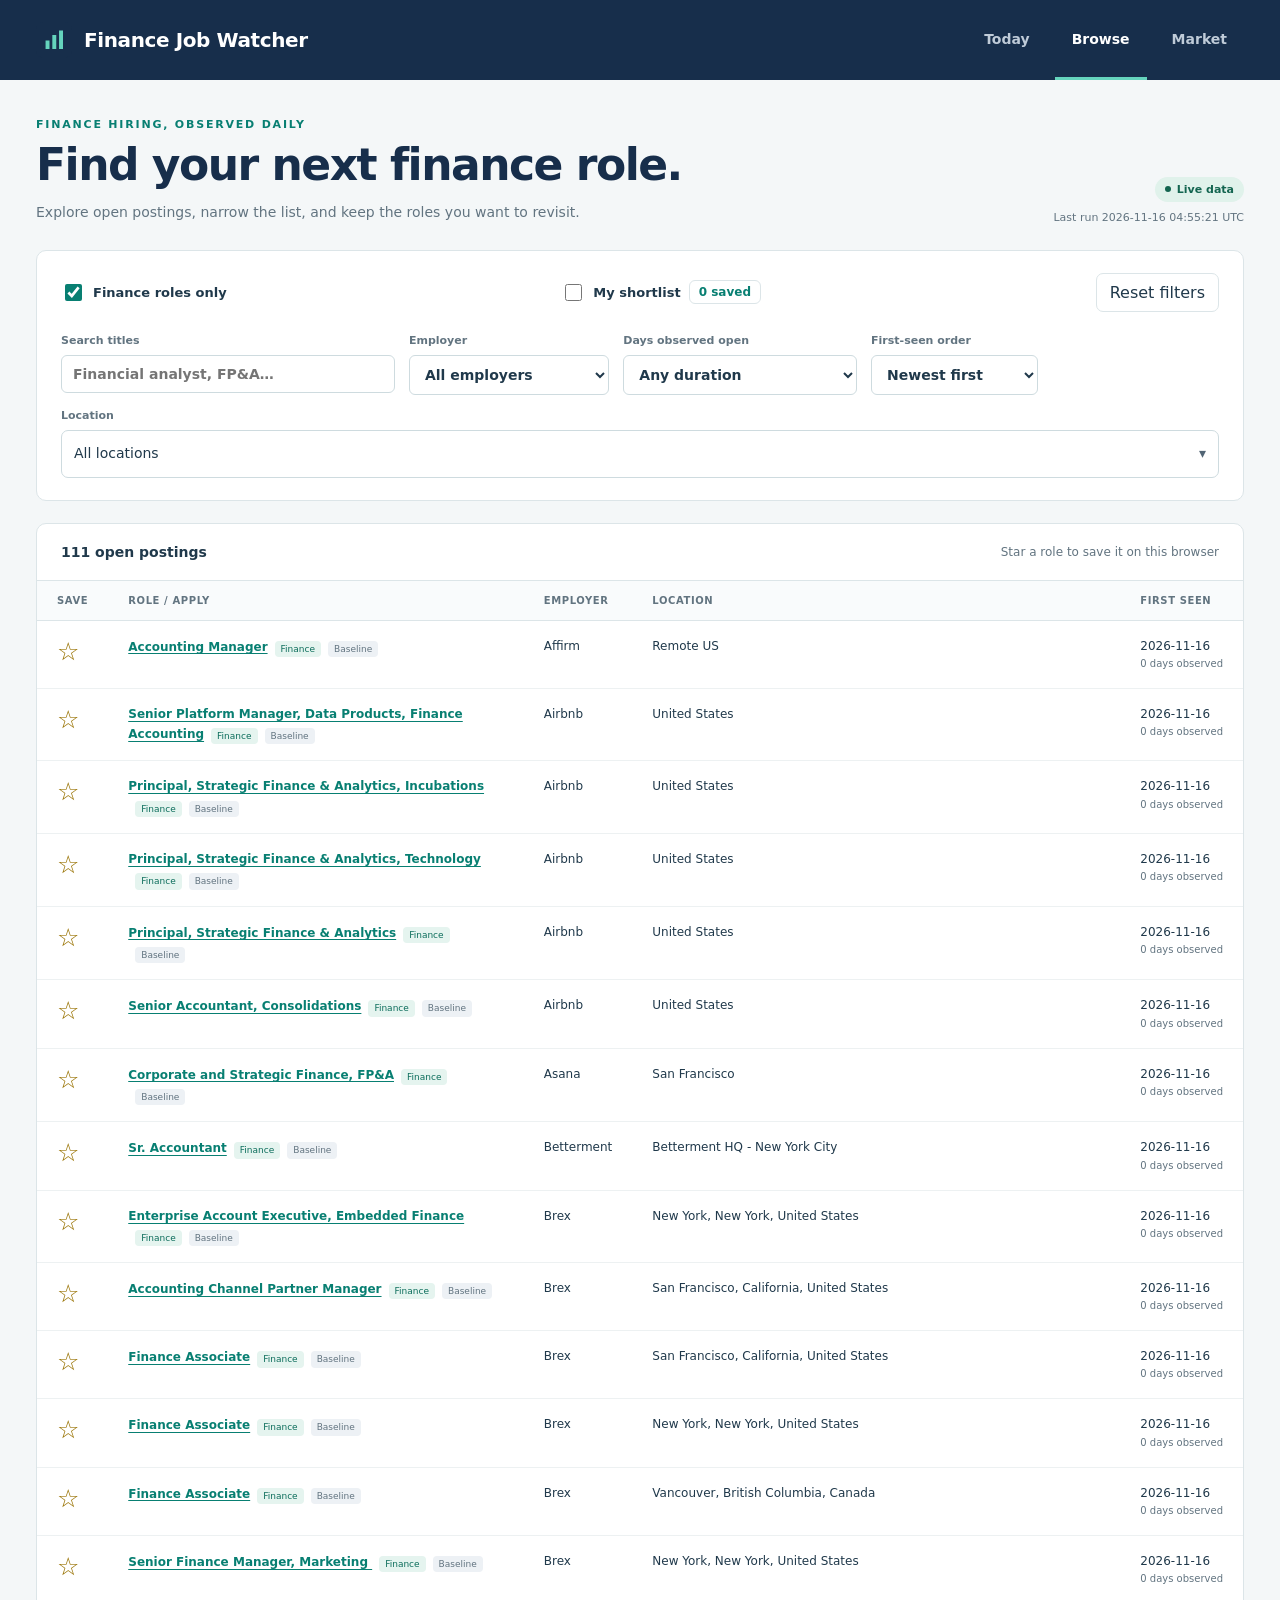
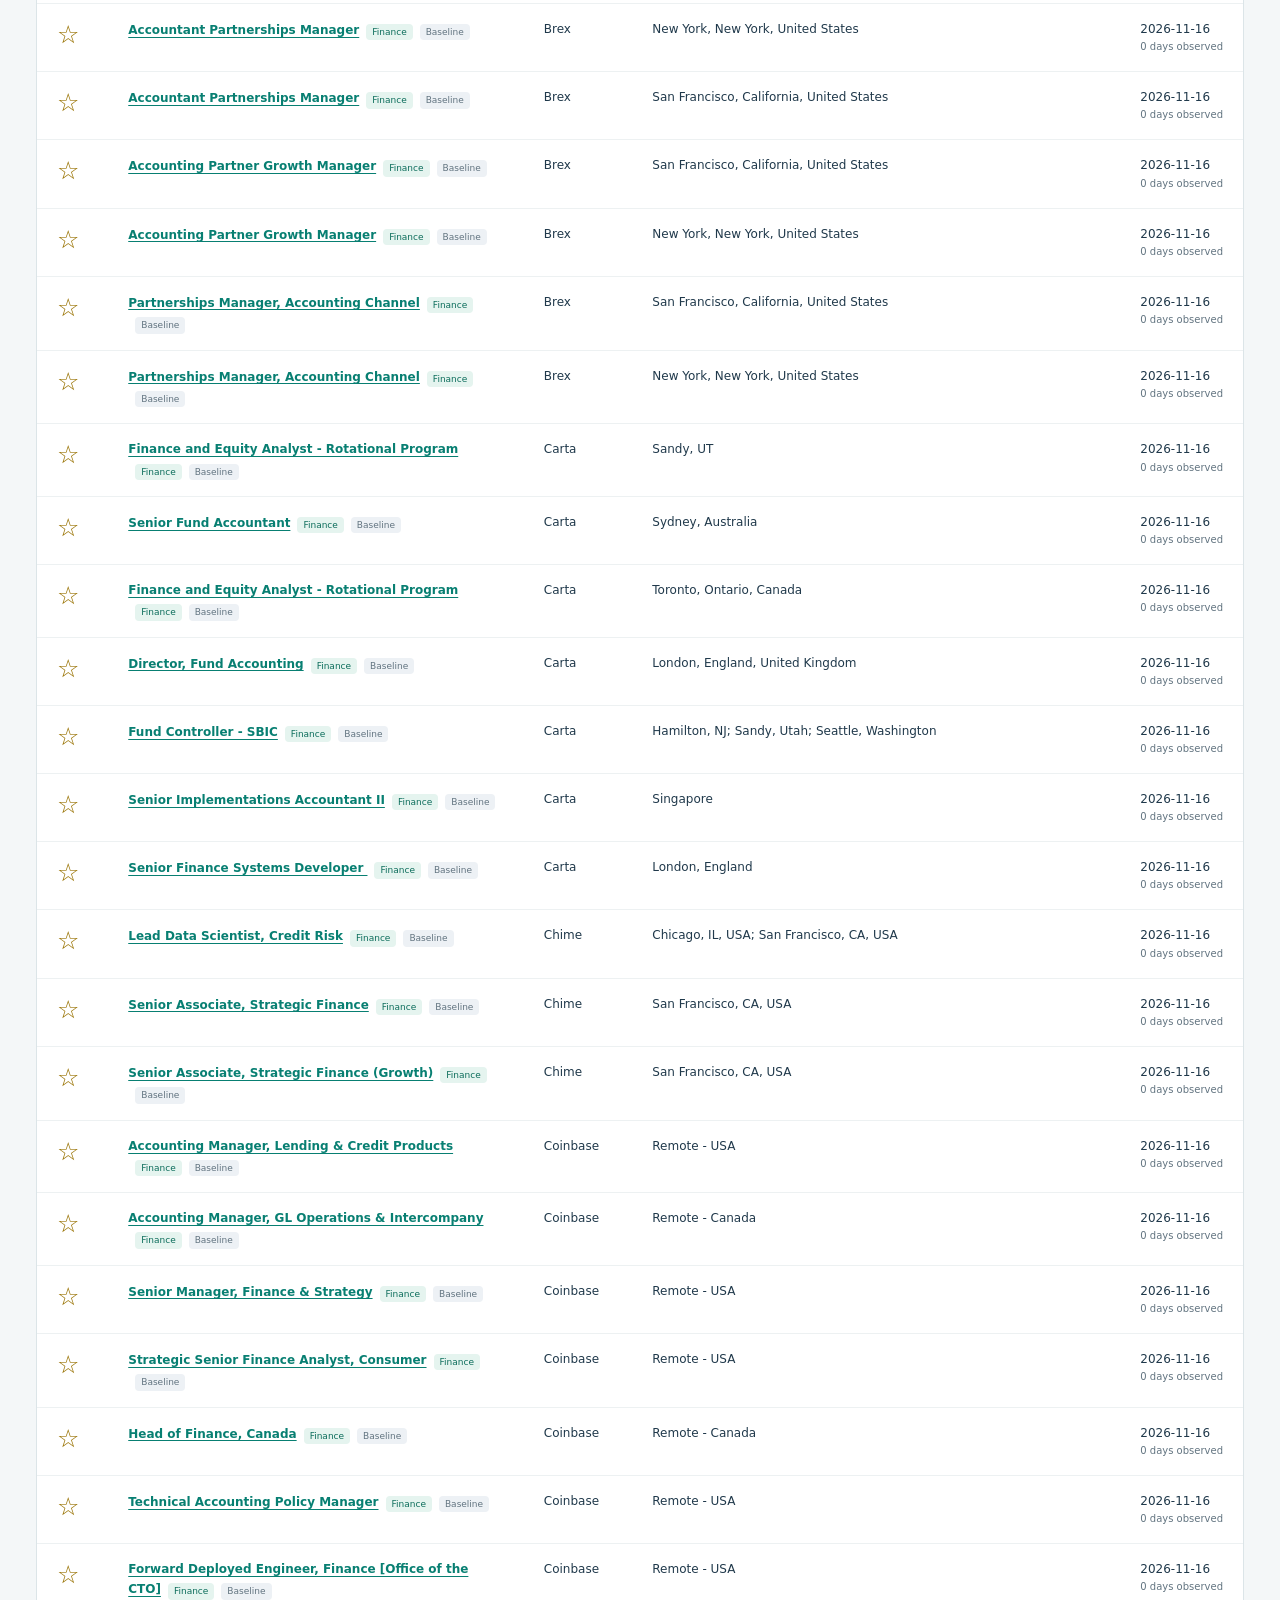
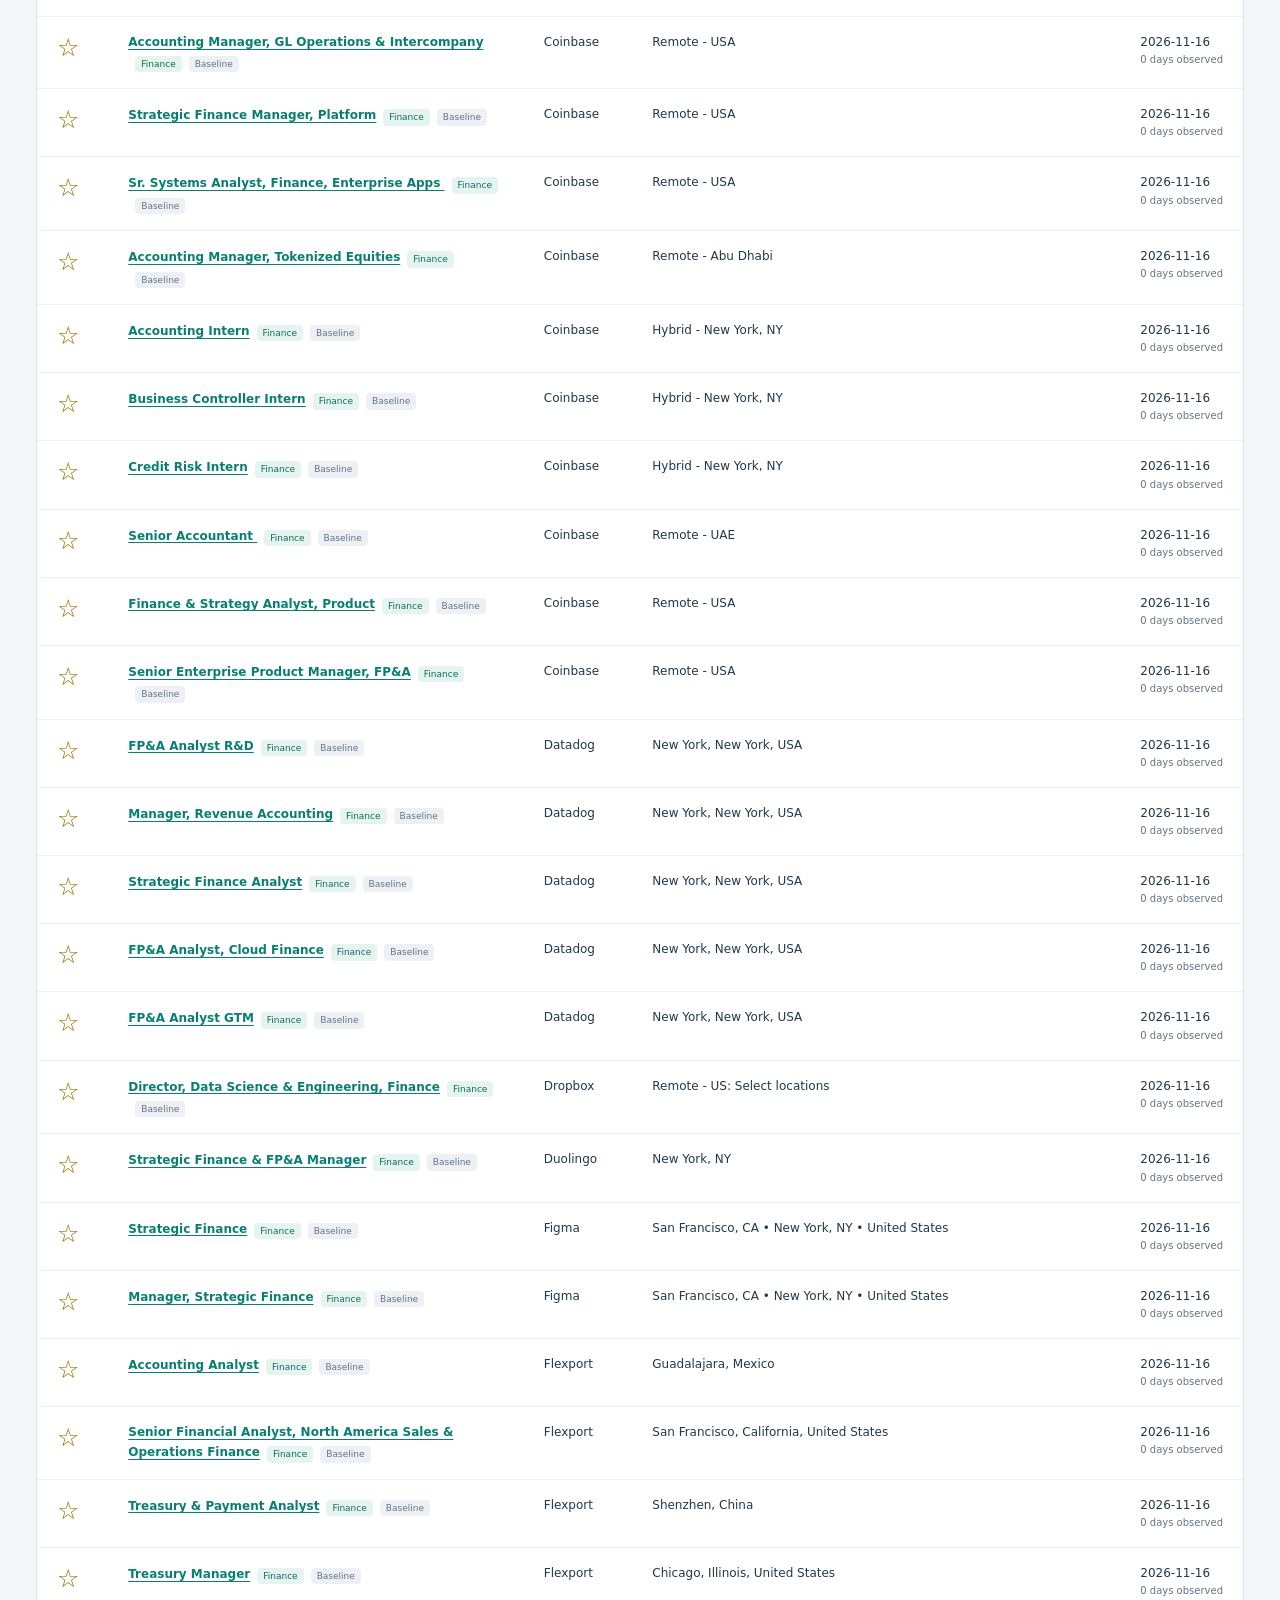
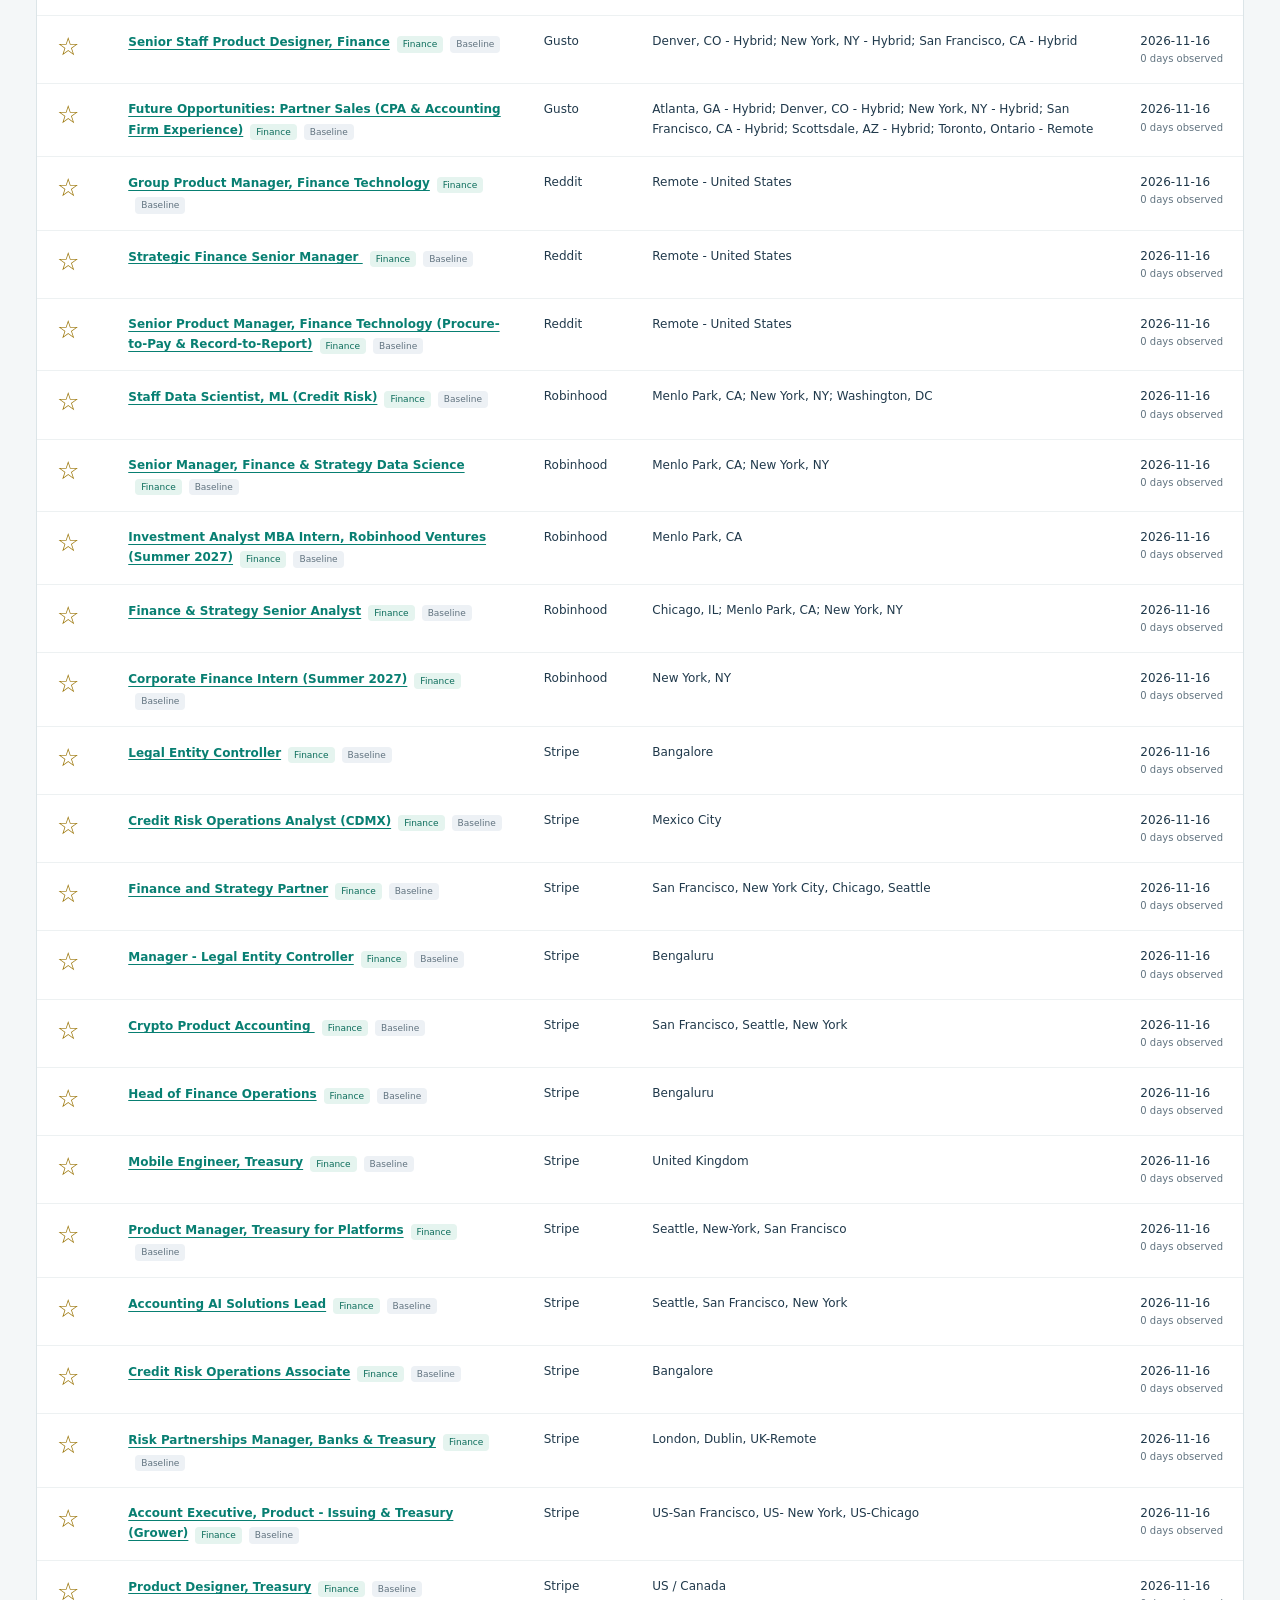
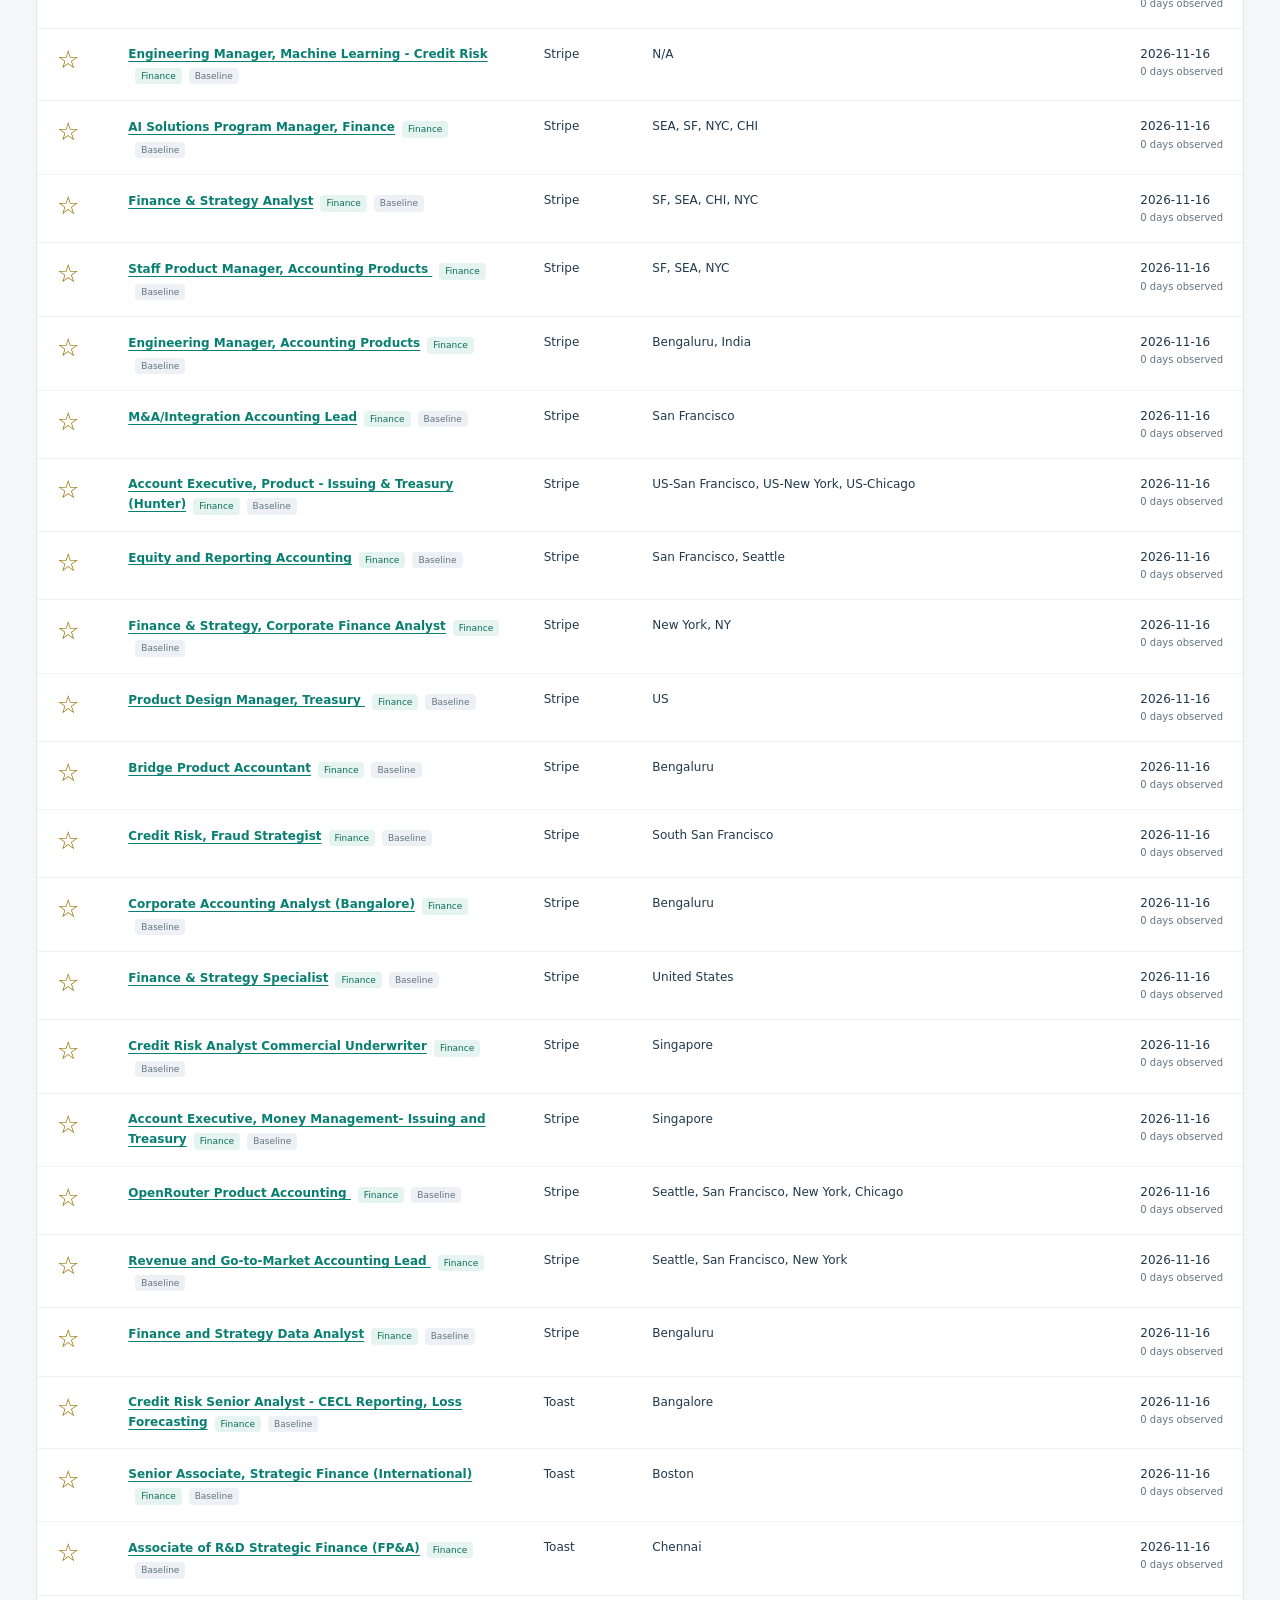
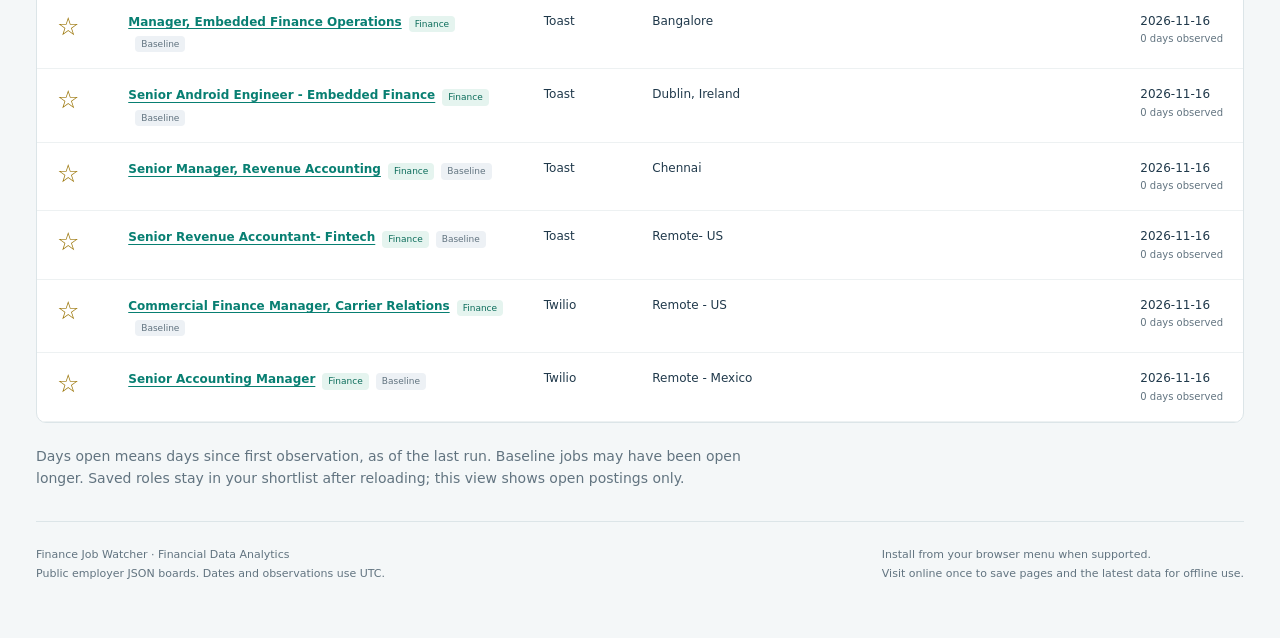
==== commit b8459f77: "fix: enlarge location picker and refresh cached assets" ====
--- a/browse.html
+++ b/browse.html
@@ -4,8 +4,8 @@
 <meta charset="utf-8"><meta name="viewport" content="width=device-width,initial-scale=1">
 <meta name="theme-color" content="#172e4b"><meta name="description" content="A daily view of finance hiring: new roles, open postings, and job-market trends from public employer boards.">
 <link rel="icon" href="./assets/icon.svg" type="image/svg+xml"><link rel="apple-touch-icon" href="./assets/icon-192.png">
-<link rel="manifest" href="./manifest.webmanifest"><link rel="stylesheet" href="./assets/style.css">
-<title>Browse · Finance Job Watcher</title><script type="module" src="./assets/app.mjs"></script>
+<link rel="manifest" href="./manifest.webmanifest"><link rel="stylesheet" href="./assets/style.css?v=location-3">
+<title>Browse · Finance Job Watcher</title><script type="module" src="./assets/app.mjs?v=location-3"></script>
 </head>
 <body data-page="browse">
 <a class="skip" href="#main">Skip to content</a>
--- a/assets/style.css
+++ b/assets/style.css
@@ -5,14 +5,14 @@
 .field{min-width:0}
 input[type=search],select{font-size:14px;color:#20394b;color-scheme:light}
 select option{background:#fff;color:#20394b;font-size:14px}
-.location-field{position:relative}
-.location-toggle{display:flex;align-items:center;justify-content:space-between;gap:12px;min-height:42px;width:100%;padding:10px 12px;border-color:#cedbdf;text-align:left;font-size:14px;font-weight:400;line-height:1.5;color:#20394b;background:#fff}
-#location-value{overflow:hidden;text-overflow:ellipsis;white-space:nowrap}
+.location-field{position:relative;grid-column:1/-1;order:1}
+.location-toggle{display:flex;align-items:center;justify-content:space-between;gap:12px;min-height:48px;width:100%;padding:10px 12px;border-color:#cedbdf;text-align:left;font-size:14px;font-weight:400;line-height:1.5;color:#20394b;background:#fff}
+#location-value{white-space:normal;overflow-wrap:anywhere}
 .location-toggle>span:last-child{flex-shrink:0;color:#526575}
-.location-menu{position:absolute;top:100%;right:0;z-index:30;width:min(480px,calc(100vw - 48px));margin-top:8px;padding:12px;background:#fff;color:#20394b;border:1px solid #bccdd4;border-radius:10px;box-shadow:0 14px 36px #172e4b26}
+.location-menu{position:static;width:100%;margin-top:4px;padding:16px;background:#fff;color:#142b3d;color-scheme:light;border:2px solid #a9bdc6;border-radius:8px;box-shadow:none}
 .location-menu input[type=search]{font-size:16px;min-height:44px;color:#20394b;background:#fff}
-.location-options{max-height:min(320px,45vh);overflow-y:auto;overscroll-behavior:contain;margin-top:10px;scrollbar-gutter:stable}
-.location-option{display:block;width:100%;min-height:44px;border:0;border-radius:5px;padding:12px;text-align:left;font-size:14px;font-weight:400;line-height:1.6;white-space:normal;overflow-wrap:anywhere;color:#20394b;background:#fff}
+.location-options{max-height:360px;overflow-y:auto;overscroll-behavior:contain;margin-top:12px;scrollbar-gutter:stable}
+.location-option{display:block;width:100%;min-height:56px;border:0;border-bottom:1px solid #dce5e8;border-radius:0;padding:16px;text-align:left;font-family:system-ui,sans-serif;font-size:18px;font-weight:500;line-height:1.65;letter-spacing:normal;white-space:normal;overflow-wrap:anywhere;color:#142b3d;background:#fff;opacity:1}
 .location-option:hover,.location-option:focus-visible{background:#edf5f6}
 .location-option[aria-pressed=true]{background:#dff1eb;color:#115a4d;font-weight:650}
 .location-feedback{margin:10px 4px 2px;color:#526575;font-size:12px;font-weight:400;line-height:1.5}
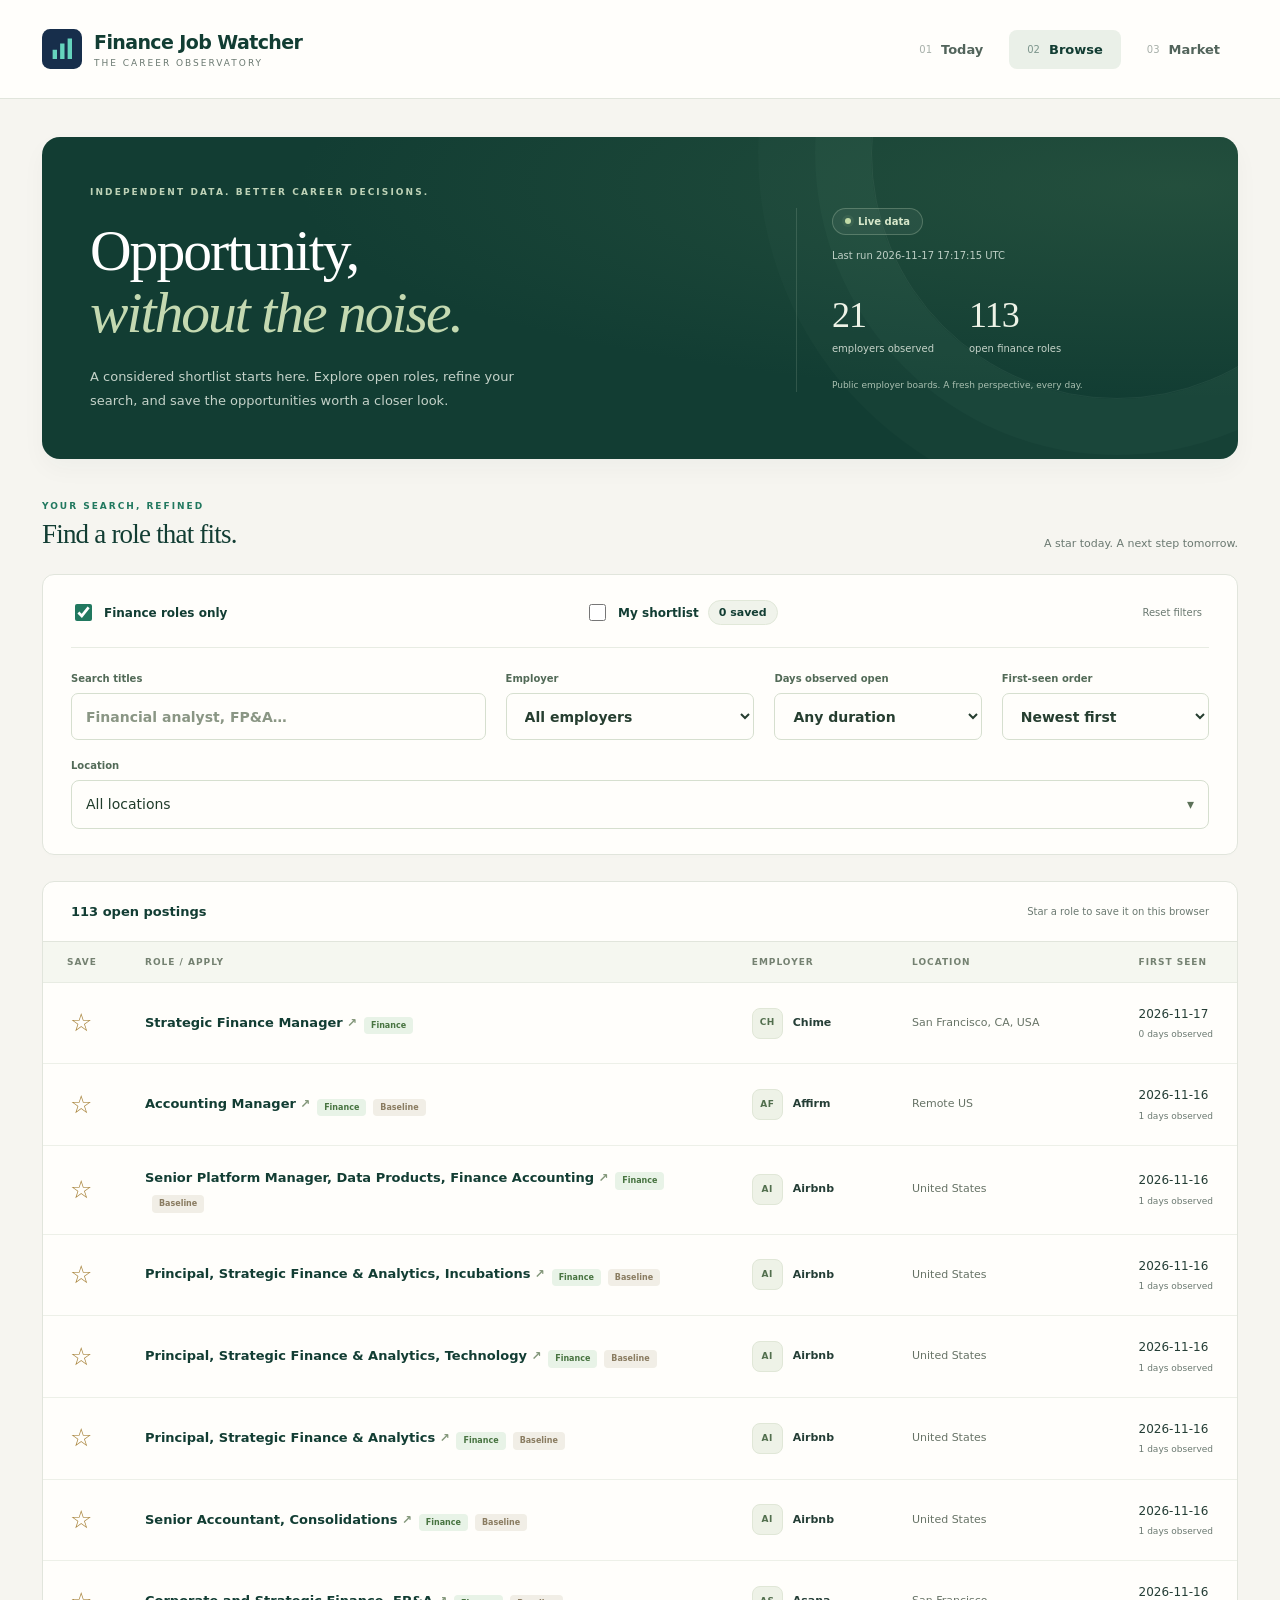
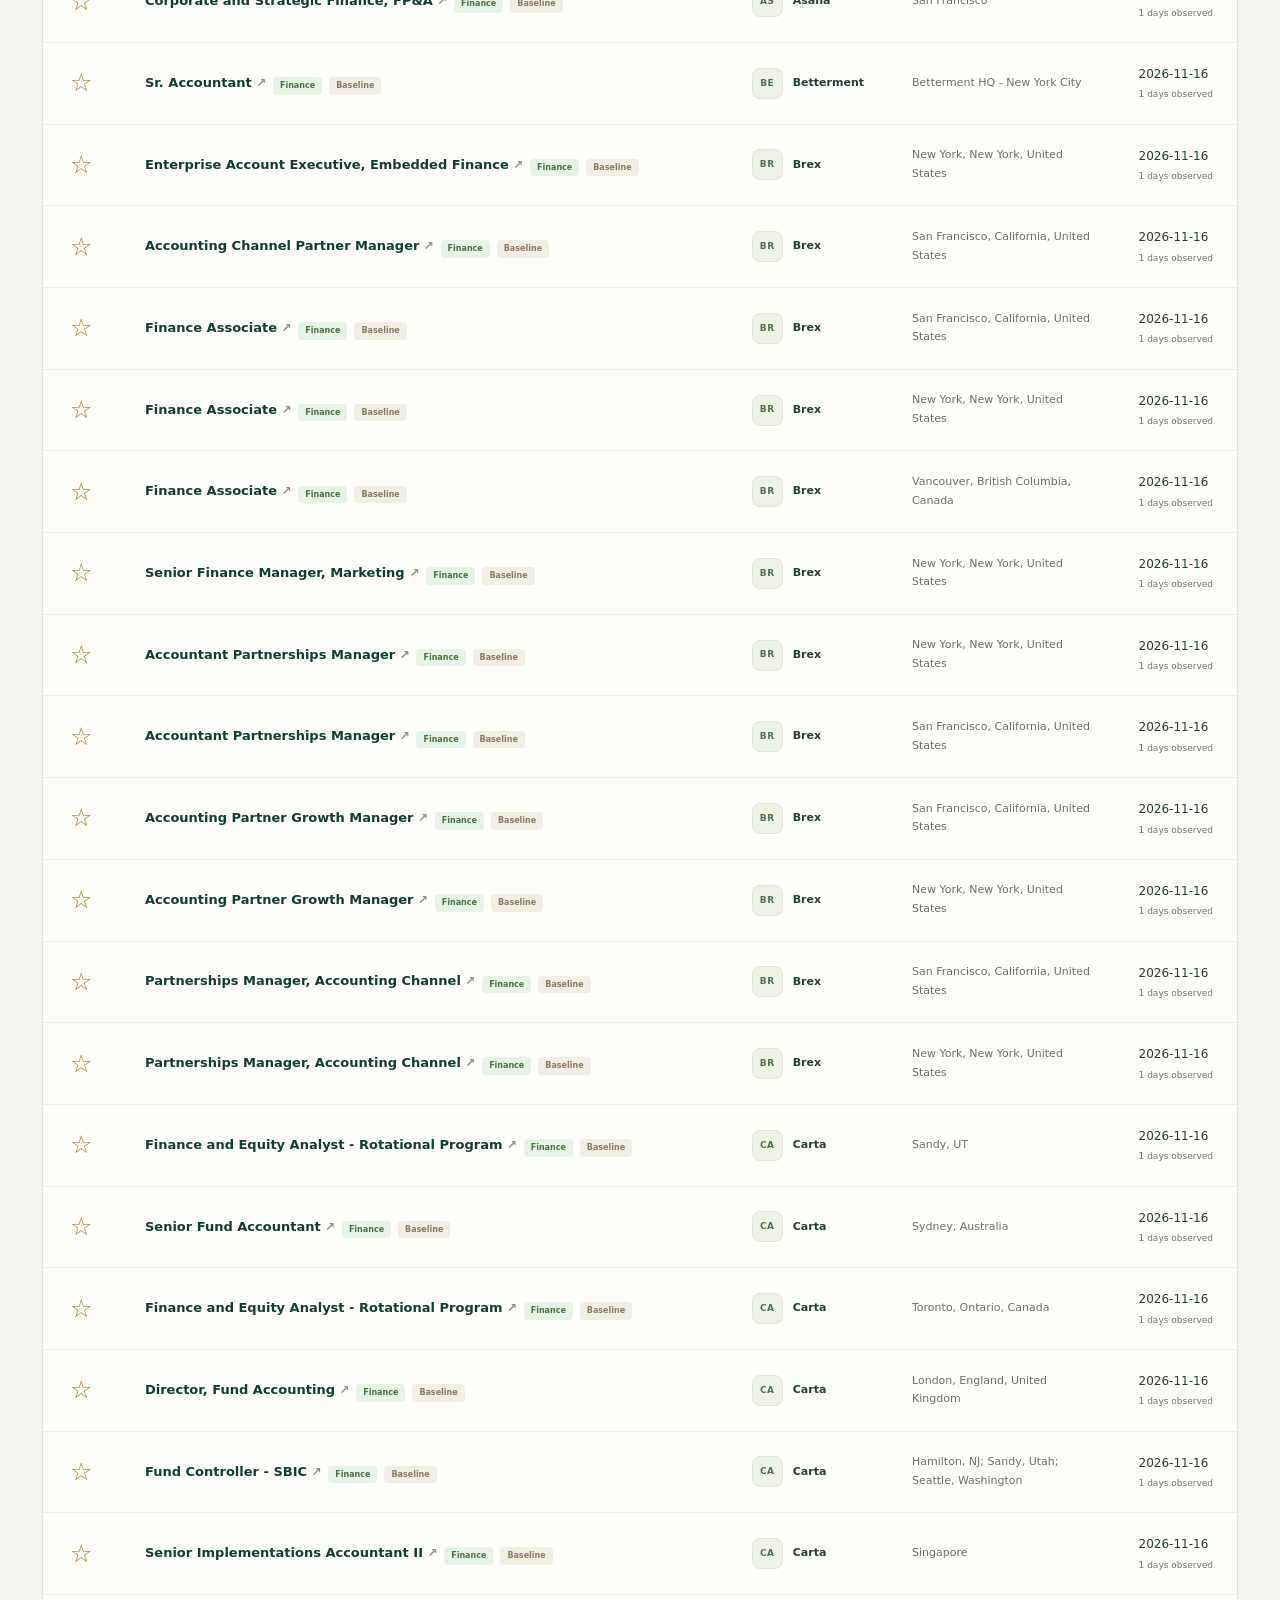
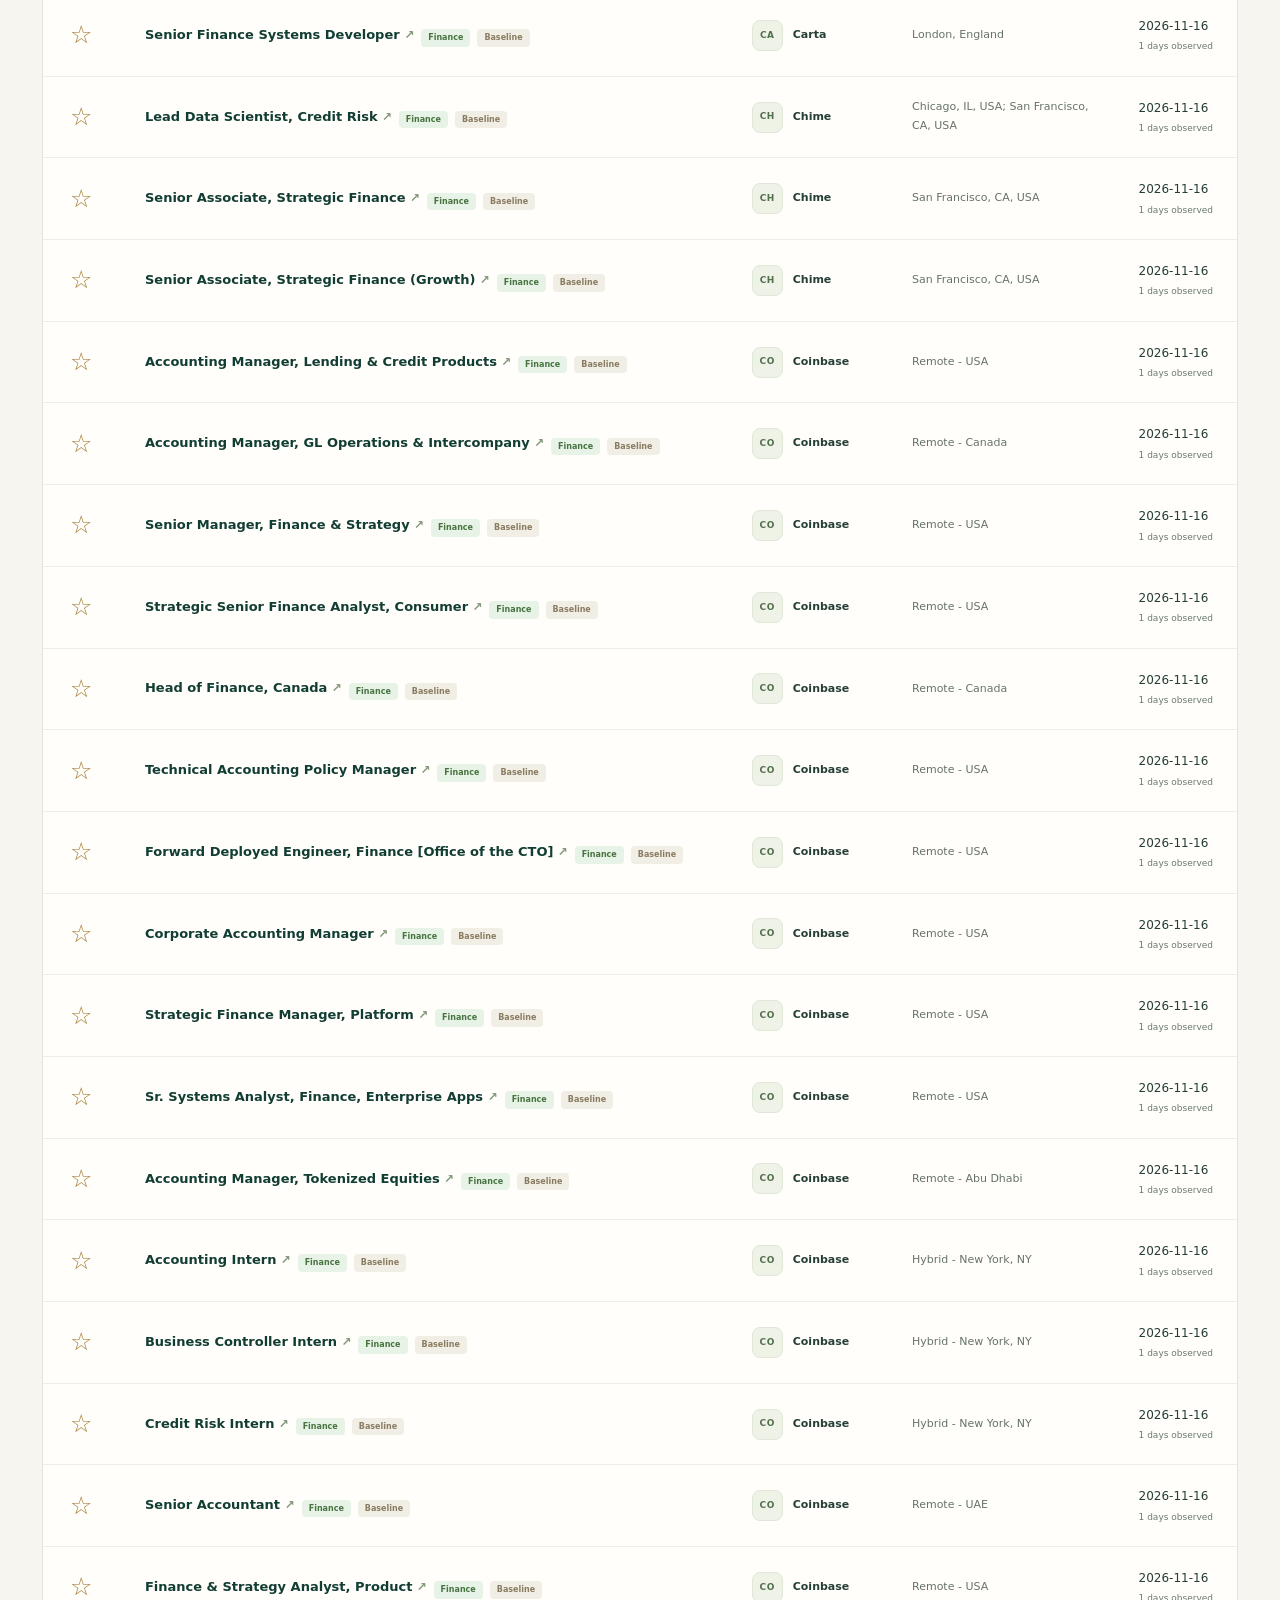
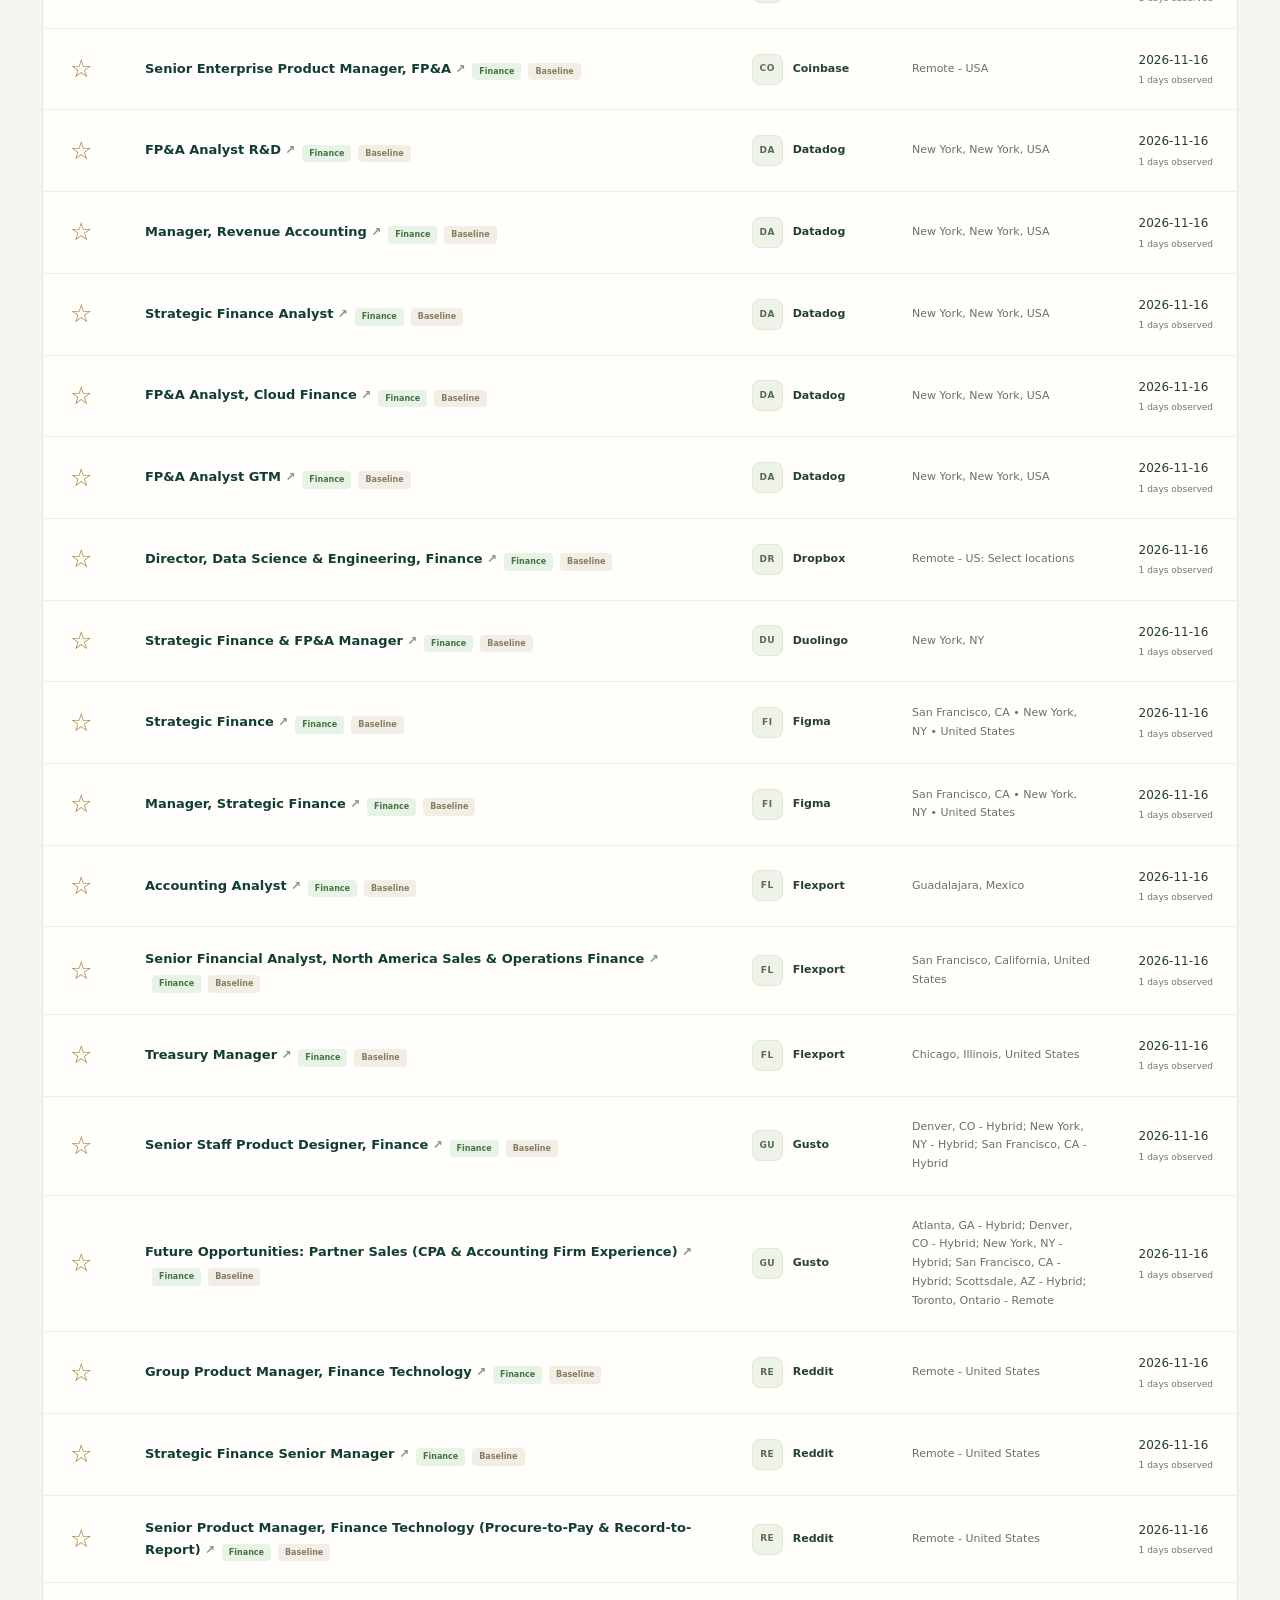
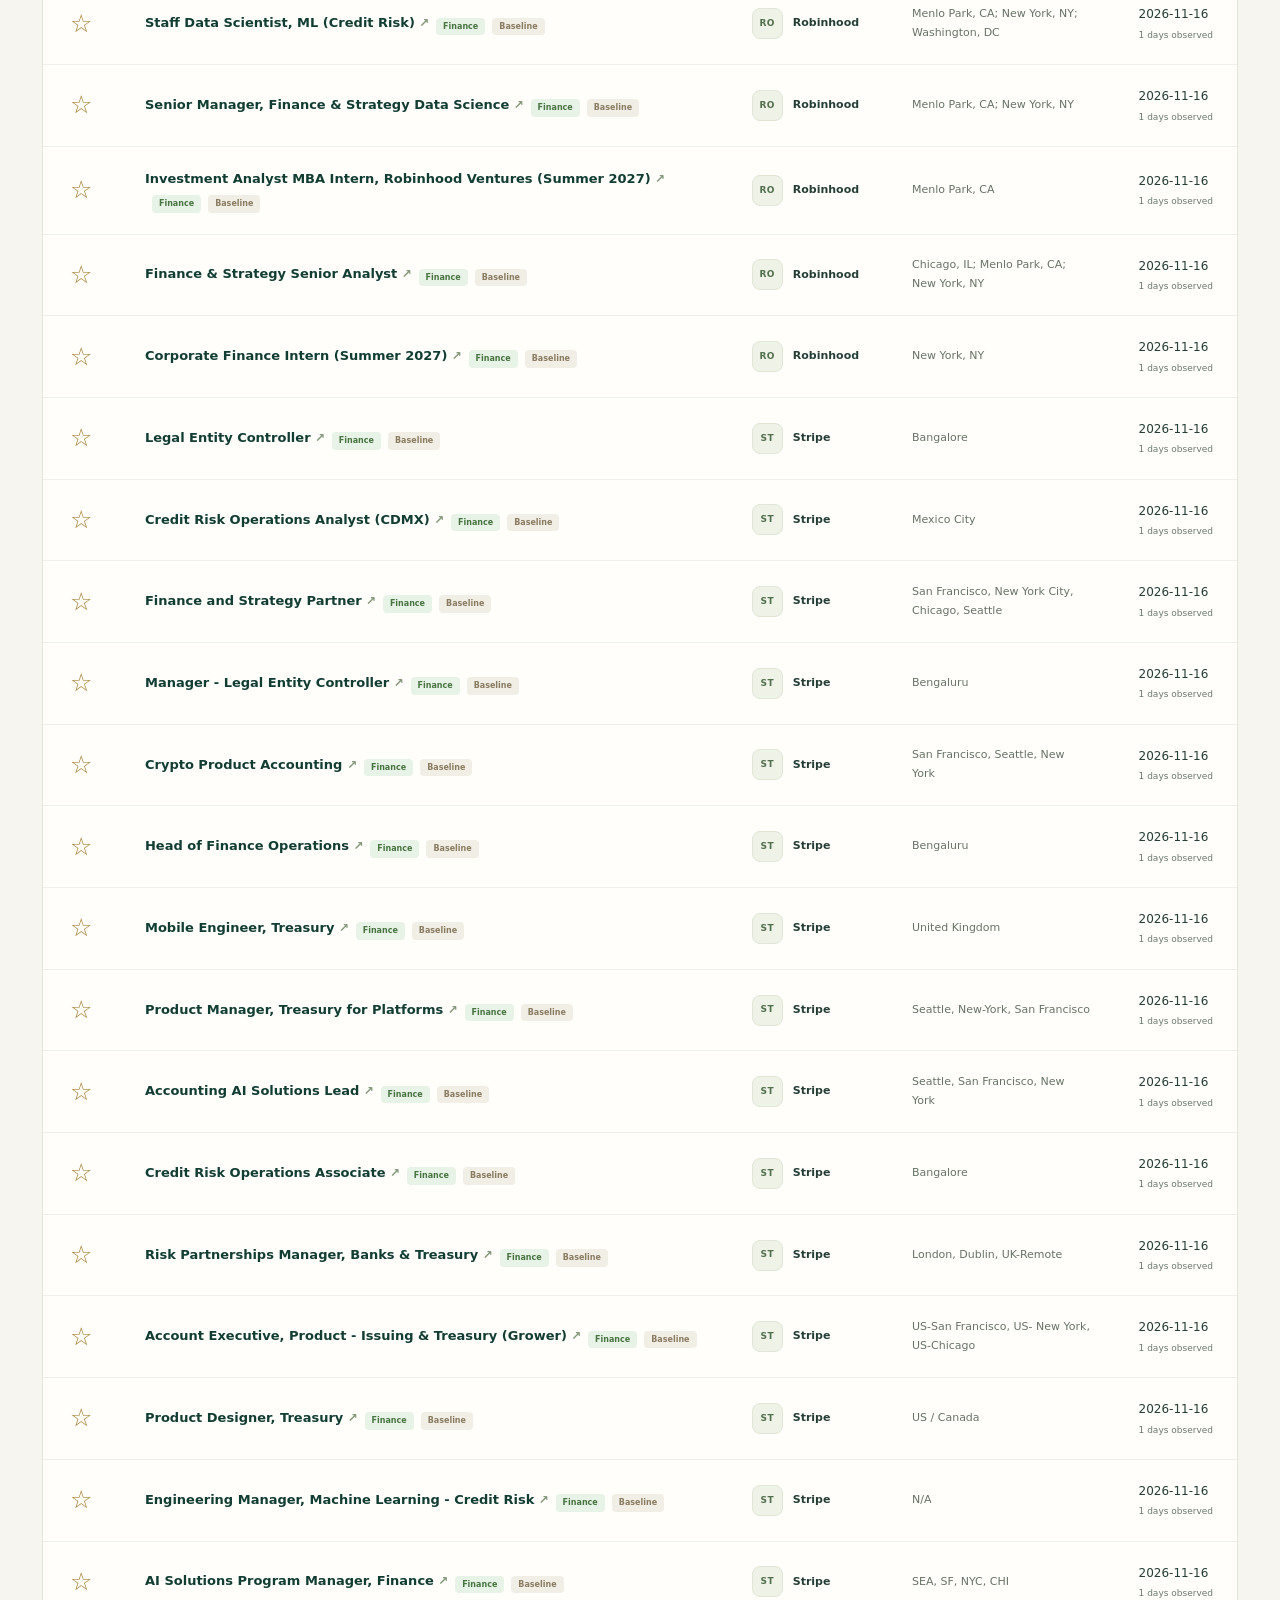
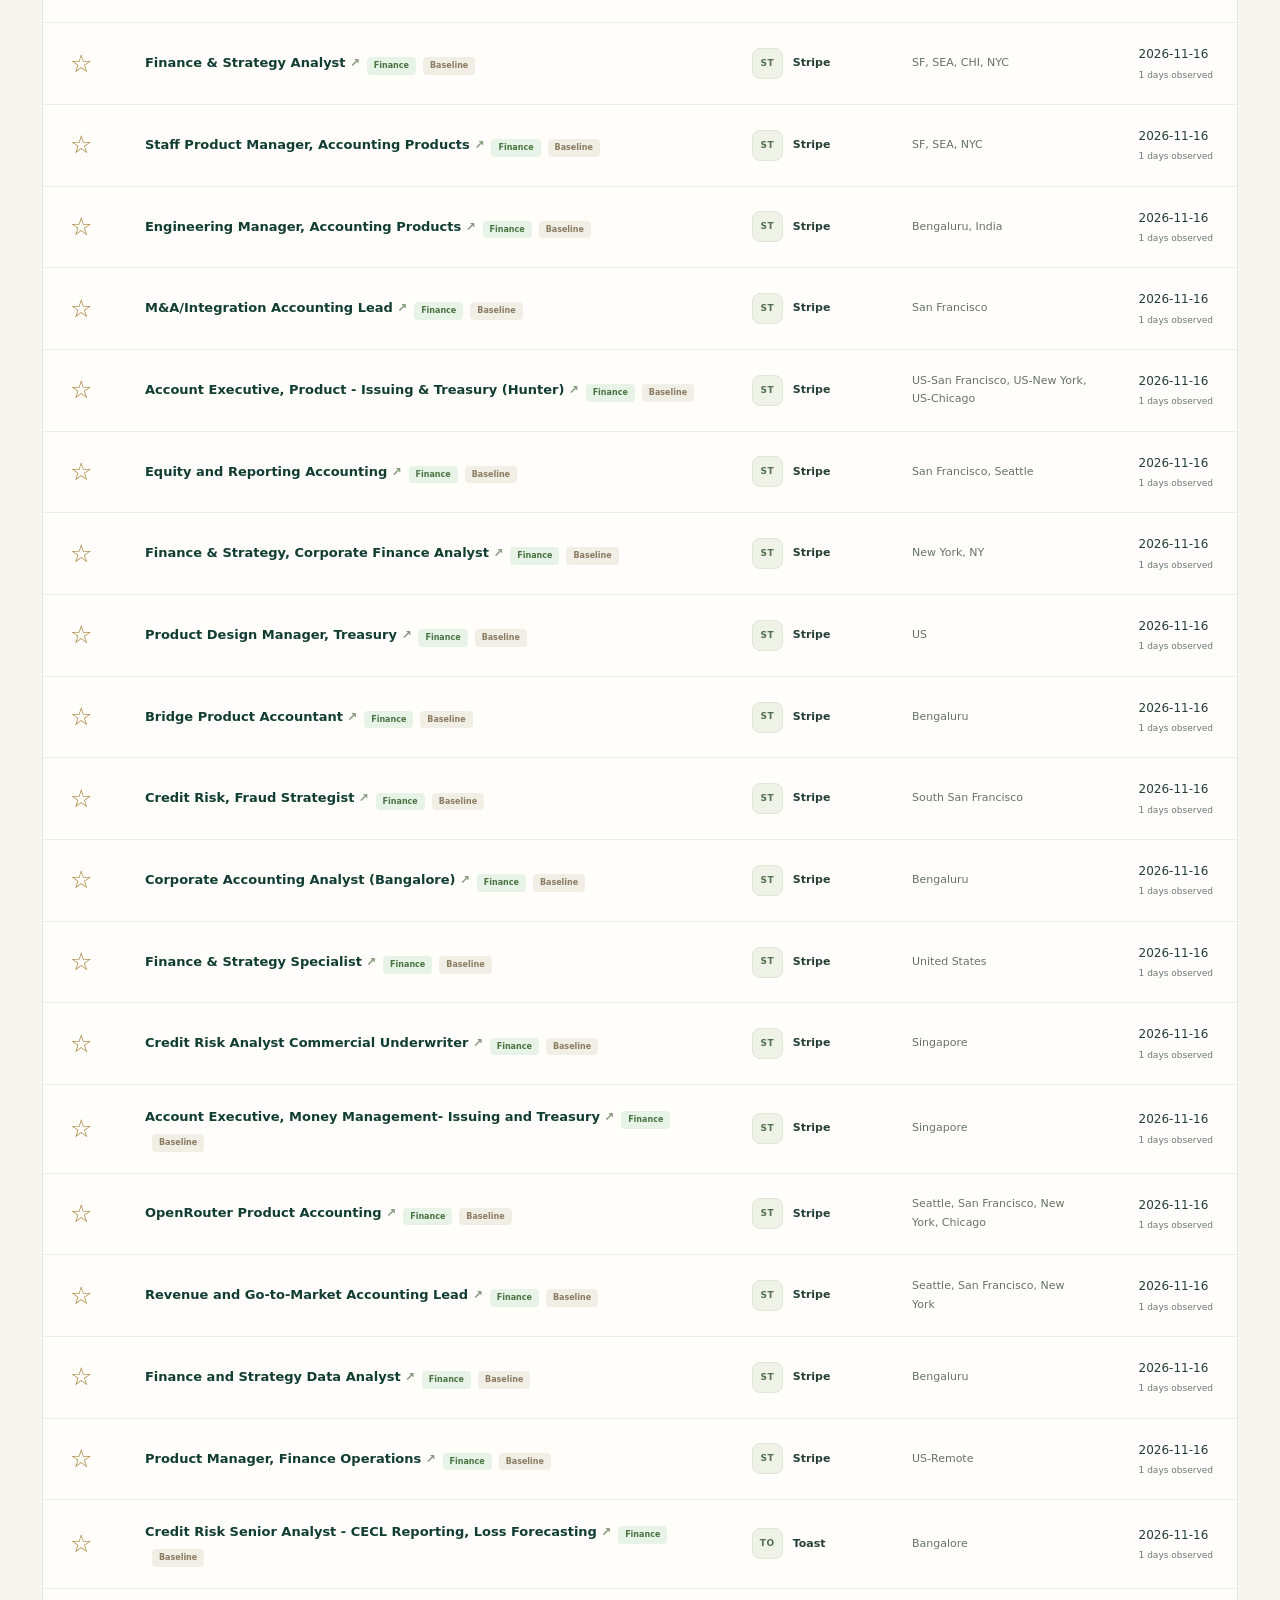
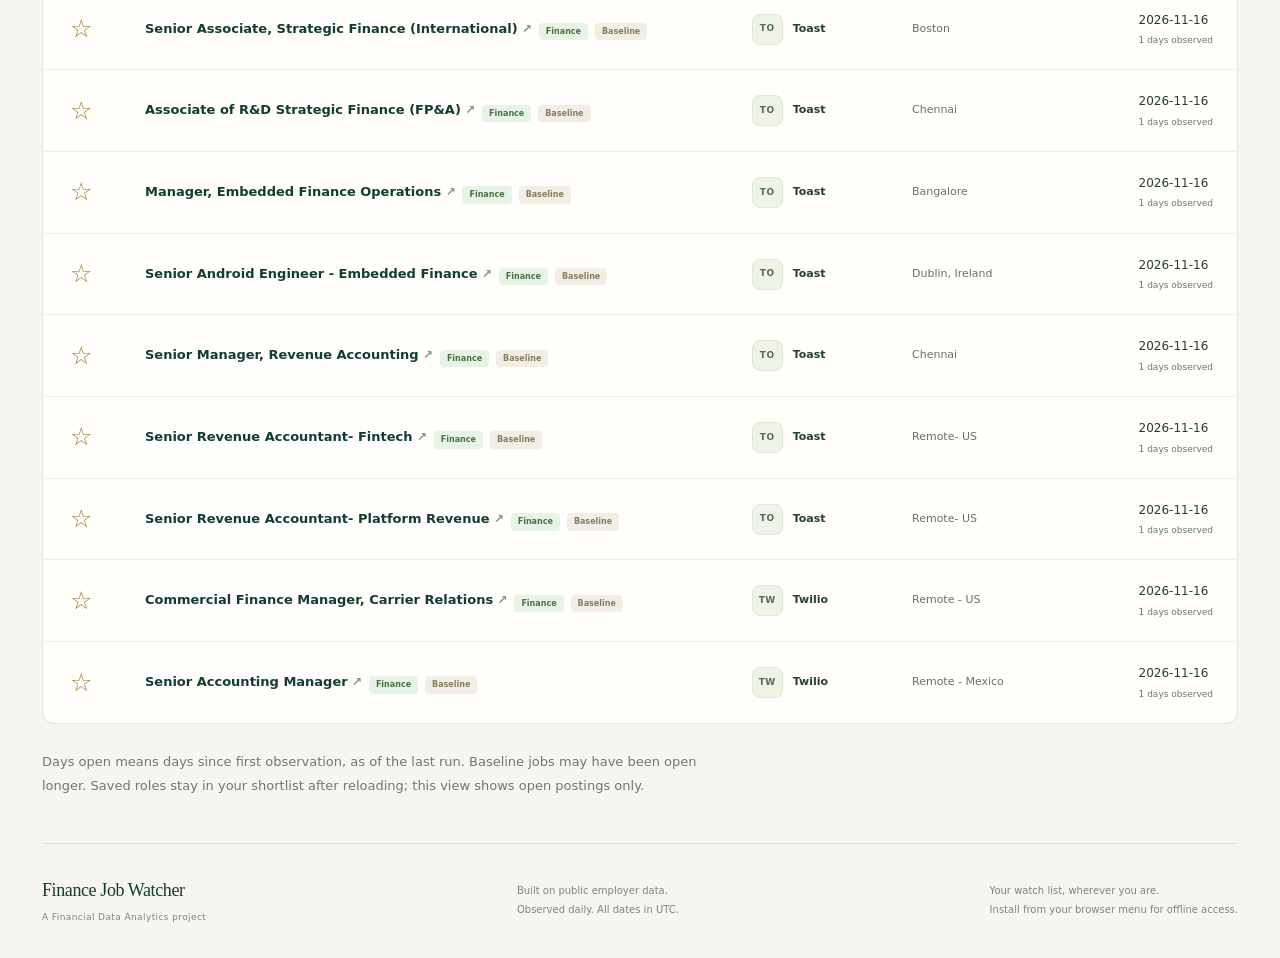
==== commit e2dc4b31: "design: refresh website typography layout and colors" ====
--- a/browse.html
+++ b/browse.html
@@ -2,23 +2,23 @@
 <html lang="en">
 <head>
 <meta charset="utf-8"><meta name="viewport" content="width=device-width,initial-scale=1">
-<meta name="theme-color" content="#172e4b"><meta name="description" content="A daily view of finance hiring: new roles, open postings, and job-market trends from public employer boards.">
+<meta name="theme-color" content="#123d33"><meta name="description" content="A daily view of finance hiring: new roles, open postings, and job-market trends from public employer boards.">
 <link rel="icon" href="./assets/icon.svg" type="image/svg+xml"><link rel="apple-touch-icon" href="./assets/icon-192.png">
-<link rel="manifest" href="./manifest.webmanifest"><link rel="stylesheet" href="./assets/style.css?v=location-3">
-<title>Browse · Finance Job Watcher</title><script type="module" src="./assets/app.mjs?v=location-3"></script>
+<link rel="manifest" href="./manifest.webmanifest"><link rel="stylesheet" href="./assets/style.css?v=editorial-4">
+<title>Browse · Finance Job Watcher</title><script type="module" src="./assets/app.mjs?v=editorial-4"></script>
 </head>
 <body data-page="browse">
 <a class="skip" href="#main">Skip to content</a>
 <header class="topbar"><div class="top-inner">
-<a class="brand" href="./index.html"><img src="./assets/icon.svg" alt="" width="36" height="36">Finance Job Watcher</a>
-<nav class="nav" aria-label="Main navigation"><a data-nav="today" href="./index.html">Today</a><a data-nav="browse" href="./browse.html">Browse</a><a data-nav="market" href="./market.html">Market</a></nav>
+<a class="brand" href="./index.html"><img src="./assets/icon.svg" alt="" width="36" height="36"><span>Finance Job Watcher<small>The career observatory</small></span></a>
+<nav class="nav" aria-label="Main navigation"><a data-nav="today" href="./index.html"><span aria-hidden="true">01</span>Today</a><a data-nav="browse" href="./browse.html"><span aria-hidden="true">02</span>Browse</a><a data-nav="market" href="./market.html"><span aria-hidden="true">03</span>Market</a></nav>
 <button type="button" id="install-app" hidden>Install app</button></div></header>
 <main id="main" class="workspace">
-<div class="page-heading"><div><p class="eyebrow">Finance hiring, observed daily</p><h1>Find your next finance role.</h1><p class="subtitle">Explore open postings, narrow the list, and keep the roles you want to revisit.</p></div>
-<div class="run-meta"><span class="pill" id="connection">Loading data</span><small id="run-time">Checking the latest snapshot…</small></div></div>
+<div class="page-heading"><div><p class="eyebrow">Independent data. Better career decisions.</p><h1>Opportunity,<br><em>without the noise.</em></h1><p class="subtitle">A considered shortlist starts here. Explore open roles, refine your search, and save the opportunities worth a closer look.</p></div>
+<div class="run-meta"><span class="pill" id="connection">Loading data</span><small id="run-time">Checking the latest snapshot…</small><div class="hero-facts"><div><strong id="hero-employers">—</strong><span>employers observed</span></div><div><strong id="hero-finance">—</strong><span>open finance roles</span></div></div><p class="hero-caption">Public employer boards. A fresh perspective, every day.</p></div></div>
 <div id="notice" role="status" aria-live="polite"></div><p id="loading" class="loading" role="status">Loading job-market data…</p>
 <div id="content" hidden>
-<section class="panel filter-panel" aria-label="Posting filters"><form id="filters">
+<div class="section-intro"><div><p class="eyebrow">Your search, refined</p><h2>Find a role that fits.</h2></div><span class="section-hint">A star today. A next step tomorrow.</span></div><section class="panel filter-panel" aria-label="Posting filters"><form id="filters">
 <div class="filter-top"><label class="toggle"><input type="checkbox" name="roleOnly" checked> Finance roles only</label><label class="toggle"><input type="checkbox" name="shortlistOnly"> My shortlist <span id="shortlist-count" class="number">0 saved</span></label><button type="button" id="reset-filters">Reset filters</button></div>
 <div class="filters"><label class="field">Search titles<input type="search" name="query" placeholder="Financial analyst, FP&amp;A…"></label>
 <label class="field">Employer<select name="employer"><option value="">All employers</option></select></label>
@@ -33,4 +33,4 @@
 <label class="field">Days observed open<select name="days"><option value="">Any duration</option><option value="7">7+ days</option><option value="14">14+ days</option><option value="30">30+ days</option></select></label>
 <label class="field">First-seen order<select name="sort"><option value="newest">Newest first</option><option value="oldest">Oldest first</option></select></label></div></form></section>
 <section class="panel"><div class="results-top"><strong id="results-count" role="status" aria-live="polite"></strong><span>Star a role to save it on this browser</span></div><div id="browse-list"></div></section>
-<p class="subtitle">Days open means days since first observation, as of the last run. Baseline jobs may have been open longer. Saved roles stay in your shortlist after reloading; this view shows open postings only.</p></div><footer class="footer"><span>Finance Job Watcher · Financial Data Analytics<br>Public employer JSON boards. Dates and observations use UTC.</span><span>Install from your browser menu when supported.<br>Visit online once to save pages and the latest data for offline use.</span></footer></main></body></html>
+<p class="subtitle">Days open means days since first observation, as of the last run. Baseline jobs may have been open longer. Saved roles stay in your shortlist after reloading; this view shows open postings only.</p></div><footer class="footer"><span class="footer-brand">Finance Job Watcher<small>A Financial Data Analytics project</small></span><span>Built on public employer data.<br>Observed daily. All dates in UTC.</span><span>Your watch list, wherever you are.<br>Install from your browser menu for offline access.</span></footer></main></body></html>
--- a/assets/style.css
+++ b/assets/style.css
@@ -1,19 +1,17 @@
-:root{--navy:#172e4b;--ink:#20394b;--muted:#627480;--teal:#087f72;--paper:#f4f7f8;--line:#dce5e8;--white:#fff;font-family:system-ui,-apple-system,BlinkMacSystemFont,"Segoe UI",sans-serif;color:var(--ink);background:var(--paper);font-synthesis:none}*{box-sizing:border-box}body{margin:0}a{color:var(--teal);text-underline-offset:3px}button,input,select{font:inherit}button,a,input,select,summary{touch-action:manipulation}button{cursor:pointer}button:focus-visible,a:focus-visible,input:focus-visible,select:focus-visible,summary:focus-visible{outline:3px solid #d6a93d;outline-offset:4px}button{border:1px solid var(--line);border-radius:7px;padding:9px 13px;background:white;color:var(--ink)}.skip{position:absolute;top:-100px;left:16px;background:white;padding:12px;z-index:10}.skip:focus{top:12px}.topbar{background:var(--navy);color:white}.top-inner{max-width:1320px;margin:auto;padding:0 36px;min-height:80px;display:flex;align-items:center;gap:28px}.brand{display:flex;align-items:center;gap:12px;text-decoration:none;color:white;font-weight:750;letter-spacing:-.4px;font-size:20px}.brand img{width:36px;height:36px}.nav{display:flex;align-self:stretch;gap:8px;margin-left:auto}.nav a{display:flex;align-items:center;padding:0 17px;color:#bfcbd8;text-decoration:none;font-size:14px;font-weight:650;border-bottom:3px solid transparent}.nav a[aria-current]{color:white;border-color:#65d4bd}.nav a:hover{color:white;background:#ffffff08}.top-inner>button{background:transparent;color:white;border-color:#6c7e92;font-size:12px}.workspace{max-width:1320px;margin:auto;padding:38px 36px 54px}.eyebrow{font-size:11px;font-weight:750;text-transform:uppercase;letter-spacing:1.8px;color:var(--teal);margin:0 0 9px}.page-heading{display:flex;align-items:flex-end;justify-content:space-between;gap:24px;margin-bottom:26px}h1{font-size:clamp(30px,4vw,44px);line-height:1.12;letter-spacing:-1.5px;margin:0 0 12px;color:var(--navy)}.subtitle{color:var(--muted);line-height:1.6;max-width:750px;margin:0;font-size:14px}.run-meta{text-align:right;min-width:200px}.run-meta small{display:block;margin-top:9px;font-size:11px;color:var(--muted);font-variant-numeric:tabular-nums}.pill{display:inline-flex;align-items:center;gap:6px;background:#e0f2eb;color:#136550;font-size:11px;font-weight:750;border-radius:20px;padding:6px 10px}.pill:before{content:"";width:6px;height:6px;background:currentColor;border-radius:50%}#notice:not(:empty){border:1px solid #dac582;background:#fff8df;border-radius:8px;padding:12px 16px;margin-bottom:20px;font-size:13px;line-height:1.5}.stats{display:grid;grid-template-columns:repeat(4,1fr);gap:16px;margin-bottom:28px}.stat{background:white;border:1px solid var(--line);padding:22px 24px;border-radius:10px}.stat p{font-size:12px;color:var(--muted);margin:0 0 14px}.stat strong{display:block;font-size:36px;letter-spacing:-1px;line-height:1.1;color:var(--navy);font-variant-numeric:tabular-nums}.stat small{display:block;font-size:11px;color:var(--muted);margin-top:12px}.stat.accent{background:var(--navy);border-color:var(--navy)}.stat.accent p,.stat.accent small{color:#c8d6e3}.stat.accent strong{color:#fff}.panel{background:white;border:1px solid var(--line);border-radius:10px;margin-bottom:22px;overflow:hidden}.panel-head{padding:21px 24px;border-bottom:1px solid var(--line);display:flex;align-items:center;justify-content:space-between;gap:14px}.panel-head h2{margin:0;font-size:16px;letter-spacing:-.3px}.panel-head p{margin:6px 0 0;font-size:12px;color:var(--muted)}.number{border:1px solid var(--line);border-radius:6px;padding:4px 9px;font-size:12px;color:var(--teal);font-weight:700}.empty{padding:32px 24px;color:var(--muted);font-size:14px;margin:0;text-align:center}.source-grid{list-style:none;padding:0 24px;margin:0;display:grid;grid-template-columns:repeat(3,1fr);gap:0 30px}.source{display:flex;justify-content:space-between;gap:12px;padding:14px 0;border-bottom:1px solid #edf1f2;font-size:12px}.source>span:first-child{text-transform:capitalize;font-weight:600}.source-ok{color:var(--teal)}.source-failed{color:#aa453a}.panel-note{padding:16px 24px;color:var(--muted);font-size:12px;line-height:1.6;margin:0}.table-wrap{overflow-x:auto}table{border-collapse:collapse;width:100%;text-align:left;font-size:12px}th{font-weight:650;font-size:10px;letter-spacing:.6px;text-transform:uppercase;color:var(--muted);background:#f9fbfc;padding:14px 20px;border-bottom:1px solid var(--line);white-space:nowrap}td{padding:16px 20px;border-bottom:1px solid #edf1f2;line-height:1.6;vertical-align:top}td:first-child a{font-weight:650}td a{font-weight:600}td small{display:block;white-space:nowrap;color:var(--muted);font-size:10px}.tag{display:inline-block;margin:4px 0 0 7px;font-size:9px;padding:1px 6px;background:#e5f4ef;color:#0c6d5b;border-radius:4px;vertical-align:middle}.tag.neutral{background:#edf1f5;color:#627480}.star{border:0;background:transparent;font-size:25px;padding:0;color:#9a7405;line-height:1.2}.filter-panel{padding:22px 24px}.filter-top{display:flex;align-items:center;justify-content:space-between;gap:20px;margin-bottom:22px}.toggle{display:flex;align-items:center;gap:8px;font-size:13px;font-weight:650}.toggle input{accent-color:var(--teal);width:17px;height:17px}.filters{display:grid;grid-template-columns:2fr 1.2fr 1.4fr 1fr 1fr;gap:14px}.field{display:flex;flex-direction:column;gap:8px;font-size:11px;font-weight:650;color:var(--muted)}input[type=search],select{padding:10px 11px;border:1px solid #cedbdf;border-radius:6px;color:var(--ink);background:white;width:100%;min-width:0;font-size:12px}.results-top{display:flex;align-items:center;justify-content:space-between;padding:20px 24px;border-bottom:1px solid var(--line);gap:16px}.results-top strong{font-size:14px}.results-top span{font-size:12px;color:var(--muted)}.market-grid{display:grid;grid-template-columns:1fr 1fr;gap:22px}.market-card{padding:24px;background:white;border:1px solid var(--line);border-radius:10px;min-width:0}.market-card h2{font-size:19px;line-height:1.4;letter-spacing:-.4px;margin:8px 0 12px;color:var(--navy)}.market-card>p:not(.eyebrow){font-size:12px;line-height:1.8;color:var(--muted);min-height:85px}.chart{overflow:auto;max-height:620px}.chart svg{display:block;width:100%;min-width:440px;height:auto}.chart details{font-size:11px;margin-top:18px}.chart summary{cursor:pointer;color:var(--muted)}.chart details table{margin-top:10px}.chart td,.chart th{padding:8px}.legend{display:flex;gap:20px;justify-content:center;margin-top:12px;font-size:10px;color:var(--muted)}.legend span:before{content:"";display:inline-block;width:9px;height:9px;background:var(--series-color);margin-right:6px;border-radius:2px}.market-context{padding:16px 20px;background:#eaf1f4;border-radius:8px;color:#4d6574;font-size:12px;line-height:1.8;margin:0 0 22px}.footer{display:flex;justify-content:space-between;gap:20px;border-top:1px solid var(--line);padding-top:24px;margin-top:32px;font-size:11px;line-height:1.7;color:var(--muted)}.footer a{color:inherit}.loading{padding:40px;background:white;border:1px solid var(--line);border-radius:10px}.error{color:#a2382e}.sr-only{position:absolute;width:1px;height:1px;padding:0;margin:-1px;overflow:hidden;clip:rect(0,0,0,0);white-space:nowrap;border:0}[hidden]{display:none!important}@media(min-width:1600px){.workspace,.top-inner{max-width:1440px}}@media(max-width:950px){.filters{grid-template-columns:repeat(2,1fr)}.field:first-child{grid-column:1/-1}.source-grid{grid-template-columns:repeat(2,1fr)}.market-grid{grid-template-columns:1fr}.page-heading{align-items:flex-start}.run-meta{min-width:140px}.stats{gap:10px}.stat{padding:19px}.stat strong{font-size:30px}}@media(max-width:620px){.top-inner{padding:15px 18px 0;gap:10px;flex-wrap:wrap}.brand{font-size:17px}.brand img{width:30px;height:30px}.nav{order:3;width:100%;margin:0;justify-content:space-around}.nav a{padding:16px 24px}.top-inner>button{margin-left:auto}.workspace{padding:26px 16px}.page-heading{display:block}.run-meta{text-align:left;margin-top:18px}.run-meta small{display:inline;margin-left:10px}.stats{grid-template-columns:1fr 1fr}.stat{padding:18px}.source-grid{grid-template-columns:1fr;padding:0 18px}.filter-panel{padding:18px}.filter-top{flex-wrap:wrap}.filters{grid-template-columns:1fr}.field:first-child{grid-column:auto}.panel-head{padding:18px}.market-card{padding:18px}.market-card>p:not(.eyebrow){min-height:0}.footer{display:block}.footer span{display:block;margin:6px 0}.chart svg{min-width:430px}td,th{padding:13px 15px}}@media(prefers-reduced-motion:no-preference){button,a{transition:background .15s,color .15s}}
-
-/* Searchable location menu: readable long labels at desktop and mobile widths. */
-.filter-panel{overflow:visible}
-.field{min-width:0}
-input[type=search],select{font-size:14px;color:#20394b;color-scheme:light}
-select option{background:#fff;color:#20394b;font-size:14px}
-.location-field{position:relative;grid-column:1/-1;order:1}
-.location-toggle{display:flex;align-items:center;justify-content:space-between;gap:12px;min-height:48px;width:100%;padding:10px 12px;border-color:#cedbdf;text-align:left;font-size:14px;font-weight:400;line-height:1.5;color:#20394b;background:#fff}
-#location-value{white-space:normal;overflow-wrap:anywhere}
-.location-toggle>span:last-child{flex-shrink:0;color:#526575}
-.location-menu{position:static;width:100%;margin-top:4px;padding:16px;background:#fff;color:#142b3d;color-scheme:light;border:2px solid #a9bdc6;border-radius:8px;box-shadow:none}
-.location-menu input[type=search]{font-size:16px;min-height:44px;color:#20394b;background:#fff}
-.location-options{max-height:360px;overflow-y:auto;overscroll-behavior:contain;margin-top:12px;scrollbar-gutter:stable}
-.location-option{display:block;width:100%;min-height:56px;border:0;border-bottom:1px solid #dce5e8;border-radius:0;padding:16px;text-align:left;font-family:system-ui,sans-serif;font-size:18px;font-weight:500;line-height:1.65;letter-spacing:normal;white-space:normal;overflow-wrap:anywhere;color:#142b3d;background:#fff;opacity:1}
-.location-option:hover,.location-option:focus-visible{background:#edf5f6}
-.location-option[aria-pressed=true]{background:#dff1eb;color:#115a4d;font-weight:650}
-.location-feedback{margin:10px 4px 2px;color:#526575;font-size:12px;font-weight:400;line-height:1.5}
-@media(max-width:620px){.location-menu{left:0;right:auto;width:100%}input[type=search],select{font-size:16px}}
+:root{--forest:#123d33;--ink:#253e36;--muted:#6b7971;--teal:#21785f;--paper:#f6f5f0;--line:#e1e5dc;--white:#fff;--mint:#e9f2e9;--gold:#b87939;font-family:system-ui,-apple-system,BlinkMacSystemFont,"Segoe UI",sans-serif;color:var(--ink);background:var(--paper);font-synthesis:none}
+*{box-sizing:border-box}body{margin:0}a{color:var(--teal);text-underline-offset:4px}button,input,select{font:inherit}button,a,input,select,summary{touch-action:manipulation}button{cursor:pointer}button:focus-visible,a:focus-visible,input:focus-visible,select:focus-visible,summary:focus-visible{outline:3px solid #b87939;outline-offset:4px}button{border:1px solid var(--line);border-radius:8px;padding:10px 15px;background:white;color:var(--ink)}[hidden]{display:none!important}.skip{position:absolute;top:-100px;left:16px;background:white;padding:12px;z-index:100}.skip:focus{top:12px}
+.topbar{background:#fffefb;border-bottom:1px solid var(--line)}.top-inner{max-width:1344px;margin:auto;padding:0 42px;min-height:98px;display:flex;align-items:center;gap:34px}.brand{display:flex;align-items:center;gap:12px;text-decoration:none;color:var(--forest);font-size:19px;font-weight:750;letter-spacing:-.6px}.brand img{width:40px;height:40px}.brand small{display:block;font-size:9px;text-transform:uppercase;letter-spacing:2px;font-weight:500;margin-top:5px;color:var(--muted)}.nav{display:flex;gap:8px;margin-left:auto}.nav a{display:flex;align-items:center;gap:9px;padding:12px 18px;border-radius:8px;color:#52645b;text-decoration:none;font-size:13px;font-weight:650}.nav a>span{font-size:10px;opacity:.5;font-weight:450;font-variant-numeric:tabular-nums}.nav a[aria-current]{color:var(--forest);background:#eaf0e8}.nav a:hover{background:#f0f3ed}.top-inner>button{color:var(--forest);border-color:#bac9bd;font-size:12px;background:transparent}
+.workspace{max-width:1344px;margin:auto;padding:38px 42px 32px}.page-heading{position:relative;isolation:isolate;overflow:hidden;display:grid;grid-template-columns:1.7fr 1fr;gap:36px;align-items:center;background:var(--forest);border-radius:18px;padding:50px 48px 46px;color:white;margin-bottom:42px;box-shadow:0 10px 24px #123d3309}.page-heading:before{content:"";position:absolute;z-index:-1;inset:0;background:radial-gradient(ellipse at 95% 15%,#4c79544d,transparent 55%)}.page-heading:after{content:"";position:absolute;z-index:-1;width:490px;height:490px;border:1px solid #a6c9ac17;border-radius:50%;right:-125px;top:-230px;box-shadow:0 0 0 56px #a6c9ac08,0 0 0 113px #a6c9ac06;pointer-events:none}.eyebrow{font-size:10px;font-weight:750;text-transform:uppercase;letter-spacing:2px;color:var(--teal);margin:0 0 12px}.page-heading .eyebrow{color:#bed2b7;font-size:9px;letter-spacing:2.1px;margin-bottom:23px}h1{font-family:Georgia,"Times New Roman",serif;font-size:clamp(37px,4.5vw,64px);font-weight:400;line-height:1.07;letter-spacing:-2px;margin:0 0 22px}h1 em{font-weight:400;color:#c4d9b1}.subtitle{color:var(--muted);line-height:1.85;max-width:680px;margin:0;font-size:13px}.page-heading .subtitle{color:#c4d2c9;max-width:470px;font-size:13px;line-height:1.85}.run-meta{border-left:1px solid #c9d8c52a;padding-left:35px;text-align:left;min-width:0}.run-meta small{display:block;margin-top:12px;font-size:10px;line-height:1.7;color:#becfc5;font-variant-numeric:tabular-nums}.pill{display:inline-flex;align-items:center;gap:7px;background:#ffffff0d;border:1px solid #bed2b74a;color:#d7e8cb;font-size:10px;font-weight:600;border-radius:20px;padding:7px 12px}.pill:before{content:"";width:6px;height:6px;background:#c2dba7;border-radius:50%;box-shadow:0 0 0 3px #c2dba714}.hero-facts{display:flex;gap:35px;margin-top:30px}.hero-facts strong{display:block;font-family:Georgia,serif;font-size:36px;font-weight:400;letter-spacing:-1px;color:#eef3e7}.hero-facts span{display:block;font-size:10px;color:#c6d3c9;margin-top:7px}.hero-caption{font-size:9px;color:#a9bfb0;line-height:1.6;margin:24px 0 0}
+#notice:not(:empty){border:1px solid #dccca2;background:#fff8e7;border-radius:8px;padding:14px 18px;margin-bottom:24px;font-size:13px;line-height:1.6}.section-intro{display:flex;align-items:flex-end;justify-content:space-between;gap:20px;margin:0 0 24px}.section-intro .eyebrow{margin-bottom:8px;font-size:9px}.section-intro h2{font-family:Georgia,serif;font-size:27px;letter-spacing:-.8px;font-weight:400;margin:0;color:var(--forest)}.text-link{text-decoration:none;font-size:12px;font-weight:650;padding-bottom:4px}.text-link span{font-size:17px;margin-left:10px}.section-hint{font-size:11px;color:var(--muted)}.stats{display:grid;grid-template-columns:repeat(4,1fr);gap:17px;margin-bottom:32px}.stat{position:relative;background:#fffefb;border:1px solid var(--line);padding:24px 25px 22px;border-radius:12px;box-shadow:0 3px 5px #18382902}.stat:before{content:"";display:block;width:25px;height:3px;border-radius:4px;background:#d5e1ce;margin-bottom:20px}.stat p{font-size:11px;font-weight:550;color:#66756b;margin:0 0 14px}.stat strong{display:block;font-size:42px;letter-spacing:-1.8px;line-height:1.05;color:var(--forest);font-weight:500;font-variant-numeric:tabular-nums}.stat small{display:block;font-size:9px;color:var(--muted);margin-top:17px;line-height:1.6}.stat.accent{background:#e6eddf;border-color:#d4dec9}.stat.accent:before{background:var(--teal)}.stat:nth-child(3):before{background:#4b9b76}.stat:nth-child(4):before{background:#b59b78}
+.panel{background:#fffefb;border:1px solid var(--line);border-radius:12px;margin-bottom:26px;overflow:hidden;box-shadow:0 3px 8px #18382902}.panel-head{padding:25px 28px;border-bottom:1px solid #e8ece3;display:flex;align-items:center;justify-content:space-between;gap:16px}.panel-head h2{margin:0;font-size:16px;letter-spacing:-.4px;font-weight:650;color:var(--forest);display:flex;align-items:center;gap:10px}.panel-head p{margin:7px 0 0;font-size:11px;color:var(--muted);line-height:1.6}.section-dot{display:inline-block;width:7px;height:7px;background:#3d916b;border-radius:50%}.section-dot.muted{background:#b7a17c}.number{background:#f0f3eb;border:1px solid #e1e8d9;border-radius:20px;min-width:32px;text-align:center;padding:5px 10px;font-size:11px;color:var(--forest);font-weight:650;font-variant-numeric:tabular-nums}.empty{padding:46px 28px;color:var(--muted);font-size:13px;margin:0;text-align:center;background:linear-gradient(180deg,#fffefb,#fafbf6)}.empty:before{content:"· · ·";display:block;width:46px;height:46px;margin:0 auto 14px;border:1px solid #dee7d5;border-radius:50%;line-height:34px;letter-spacing:2px;font-size:24px;color:#779277;background:#f2f6ed}.source-grid{list-style:none;padding:8px 28px 0;margin:0;display:grid;grid-template-columns:repeat(3,1fr);gap:0 30px}.source{display:flex;align-items:center;justify-content:space-between;gap:12px;padding:17px 0;border-bottom:1px solid #ebeee7;font-size:11px}.source>span:first-child{text-transform:capitalize;font-weight:650}.source-ok{color:#527c5c;display:flex;align-items:center;gap:7px}.source-ok:before{content:"";width:5px;height:5px;border-radius:50%;background:#6b9e6d}.source-failed{color:#a04f3b;background:#faf0e9;border-radius:4px;padding:2px 6px}.panel-note{padding:19px 28px;color:var(--muted);font-size:10px;line-height:1.85;margin:0}
+.table-wrap{overflow-x:auto}table{border-collapse:collapse;width:100%;text-align:left;font-size:12px}th{font-weight:600;font-size:9px;letter-spacing:1px;text-transform:uppercase;color:#748171;background:#f5f7f0;padding:15px 24px;border-bottom:1px solid #e8ece3;white-space:nowrap}td{padding:21px 24px;border-bottom:1px solid #edf0e8;line-height:1.7;vertical-align:middle}tbody tr:last-child td{border-bottom:0}tbody tr:hover{background:#f8faf4}td a{font-weight:600;text-decoration:none;color:var(--forest);font-size:13px}td a:hover{text-decoration:underline}td a:after{content:" ↗";color:#829679;font-size:12px}td small{display:block;white-space:nowrap;color:var(--muted);font-size:9px;margin-top:3px}.posting-location{max-width:265px;min-width:130px;color:#677366;font-size:11px;overflow-wrap:anywhere}.employer-identity{display:flex;align-items:center;gap:10px;font-size:11px;font-weight:600}.employer-mark{display:inline-grid;place-items:center;flex-shrink:0;width:31px;height:31px;background:#eef2e7;border:1px solid #e0e7d7;border-radius:8px;font-size:9px;letter-spacing:.5px;color:#526f4e}.tag{display:inline-block;margin:5px 0 0 7px;font-size:8px;font-weight:550;padding:2px 7px;background:#e8f3e7;color:#487441;border-radius:4px;vertical-align:middle;white-space:nowrap}.tag.neutral{background:#f1eee6;color:#8a7c61}.star{border:0;background:transparent;font-size:25px;padding:3px;color:#a8843d;line-height:1.2}.star:hover{background:#f4eddf}
+.filter-panel{padding:25px 28px;overflow:visible}.filter-top{display:flex;align-items:center;justify-content:space-between;gap:20px;margin-bottom:25px;padding-bottom:22px;border-bottom:1px solid #e8ece3}.toggle{display:flex;align-items:center;gap:9px;font-size:12px;font-weight:550;color:var(--forest)}.toggle input{accent-color:var(--teal);width:17px;height:17px}.filter-top>button{font-size:10px;background:transparent;color:var(--muted);border:0;padding:7px}.filter-top>button:hover{color:var(--forest);background:#f1f4eb}.filters{display:grid;grid-template-columns:2fr 1.2fr 1fr 1fr;gap:20px}.field{display:flex;flex-direction:column;min-width:0;gap:9px;font-size:10px;font-weight:650;color:#526a57}input[type=search],select{padding:13px 14px;border:1px solid #d6dfcf;border-radius:7px;color:#263e30;background:#fffefb;width:100%;min-width:0;font-size:14px;min-height:47px;color-scheme:light}input[type=search]::placeholder{color:#8a9684}select option{background:#fff;color:#203c2b;font-size:14px}.results-top{display:flex;align-items:center;justify-content:space-between;padding:22px 28px;border-bottom:1px solid var(--line);gap:16px}.results-top strong{font-size:13px;color:var(--forest);font-weight:600}.results-top>span{font-size:10px;color:var(--muted)}
+/* Keep the location picker full width, with large readable options. */
+.location-field{position:relative;grid-column:1/-1;order:1}.location-toggle{display:flex;align-items:center;justify-content:space-between;gap:12px;min-height:48px;width:100%;padding:12px 14px;border-color:#d6dfcf;text-align:left;font-size:14px;font-weight:400;line-height:1.6;color:#203c2b;background:#fffefb}#location-value{white-space:normal;overflow-wrap:anywhere}.location-toggle>span:last-child{flex-shrink:0;color:#5c7158}.location-menu{position:static;width:100%;margin-top:4px;padding:16px;background:#fff;color:#142b20;color-scheme:light;border:2px solid #a9bda1;border-radius:8px;box-shadow:none}.location-menu input[type=search]{font-size:16px;min-height:48px;color:#142b20;background:#fff}.location-options{max-height:360px;overflow-y:auto;overscroll-behavior:contain;margin-top:12px;scrollbar-gutter:stable}.location-option{display:block;width:100%;min-height:56px;border:0;border-bottom:1px solid #e0e6da;border-radius:0;padding:16px;text-align:left;font-family:system-ui,sans-serif;font-size:18px;font-weight:500;line-height:1.65;letter-spacing:normal;white-space:normal;overflow-wrap:anywhere;color:#142b20;background:#fff;opacity:1}.location-option:hover,.location-option:focus-visible{background:#f0f5e9}.location-option[aria-pressed=true]{background:#e2efdb;color:#214b28;font-weight:650}.location-feedback{margin:10px 4px 2px;color:#596d53;font-size:12px;font-weight:400;line-height:1.5}
+.market-grid{display:grid;grid-template-columns:1fr 1fr;gap:24px}.market-card{position:relative;padding:30px;background:#fffefb;border:1px solid var(--line);border-radius:12px;min-width:0}.market-card>.eyebrow{font-size:9px;color:#74866c;letter-spacing:1.4px;border-bottom:1px solid #e9ece2;padding-bottom:17px;margin-bottom:22px}.market-card h2{font-family:Georgia,serif;font-size:26px;line-height:1.25;letter-spacing:-.6px;font-weight:400;margin:0 0 15px;color:var(--forest)}.market-card>p:not(.eyebrow){font-size:11px;line-height:1.95;color:var(--muted);min-height:88px}.chart{overflow:auto;max-height:620px;border-top:1px dashed #e1e8da;padding-top:20px;margin-top:20px}.chart svg{display:block;width:100%;min-width:440px;height:auto}.chart details{font-size:10px;margin-top:20px;border-top:1px solid #edf0e6;padding-top:14px}.chart summary{cursor:pointer;color:#61775a}.chart details table{margin-top:12px}.chart td,.chart th{padding:9px}.legend{display:flex;gap:22px;justify-content:center;margin-top:18px;font-size:10px;color:var(--muted)}.legend span:before{content:"";display:inline-block;width:8px;height:8px;background:var(--series-color);margin-right:7px;border-radius:2px}.market-context{padding:17px 22px;background:#eaf0e3;border:1px solid #e0e8d6;border-radius:9px;color:#607253;font-size:11px;line-height:1.9;margin:0 0 22px}#market-asof{background:transparent;border:0;border-bottom:1px solid #dae2d1;border-radius:0;padding:0 0 17px;font-size:11px;color:#526b45}
+.footer{display:flex;justify-content:space-between;align-items:center;gap:26px;border-top:1px solid #dbe1d3;padding:29px 0 0;margin-top:45px;font-size:10px;line-height:1.9;color:#7b8875}.footer-brand{font-family:Georgia,serif;font-size:18px;color:var(--forest);letter-spacing:-.4px}.footer-brand small{display:block;font-family:system-ui,sans-serif;font-size:9px;letter-spacing:.4px;color:#7b8875;margin-top:2px}.footer a{color:inherit}.loading{padding:40px;background:#fffefb;border:1px solid var(--line);border-radius:12px;font-size:13px}.error{color:#a2382e}.sr-only{position:absolute;width:1px;height:1px;padding:0;margin:-1px;overflow:hidden;clip:rect(0,0,0,0);white-space:nowrap;border:0}
+@media(min-width:1600px){.workspace,.top-inner{max-width:1440px}}
+@media(max-width:1050px){.workspace{padding:28px}.top-inner{padding:0 28px;gap:20px}.page-heading{padding:38px 32px;gap:25px}.run-meta{padding-left:25px}.hero-facts{gap:20px}.hero-facts strong{font-size:30px}.stats{gap:12px}.stat{padding:22px 19px}.stat strong{font-size:36px}.source-grid{grid-template-columns:repeat(2,1fr)}.filters{grid-template-columns:repeat(2,1fr)}.market-card{padding:24px}.market-card h2{font-size:23px}}
+@media(max-width:760px){.top-inner{flex-wrap:wrap;padding:20px 22px 10px;gap:15px;min-height:0}.brand{font-size:17px}.brand img{width:35px;height:35px}.brand small{font-size:8px;letter-spacing:1.5px}.nav{width:100%;order:3;gap:5px;margin:0}.nav a{flex:1;justify-content:center;padding:12px 14px}.top-inner>button{margin-left:auto;font-size:10px}.workspace{padding:22px}.page-heading{grid-template-columns:1fr;gap:30px;padding:35px 28px;border-radius:13px;margin-bottom:32px}h1{font-size:47px;letter-spacing:-1.5px}.page-heading .eyebrow{font-size:8px;letter-spacing:1.6px}.page-heading .subtitle{max-width:100%;font-size:12px}.run-meta{border-left:0;border-top:1px solid #c9d8c52a;padding:22px 0 0}.run-meta small{display:inline;margin-left:8px;font-size:9px}.hero-facts{margin-top:22px;gap:45px}.hero-facts strong{font-size:31px}.hero-caption{margin-top:16px}.stats{grid-template-columns:repeat(2,1fr)}.stat{padding:21px}.section-intro h2{font-size:24px}.section-hint{display:none}.market-grid{grid-template-columns:1fr}.market-card>p:not(.eyebrow){min-height:0}.panel-head{padding:22px}.source-grid{padding:5px 22px 0;gap:0 22px}.filter-panel{padding:22px}.filter-top{flex-wrap:wrap;gap:15px}.footer{flex-wrap:wrap;align-items:flex-start}.footer-brand{width:100%}}
+@media(max-width:450px){.workspace{padding:16px}.top-inner{padding:18px 16px 9px}.brand{font-size:16px}.brand small{font-size:7px}.nav a{font-size:12px}h1{font-size:41px}.page-heading{padding:29px 23px}.page-heading .eyebrow{font-size:7px}.run-meta small{display:block;margin-left:0;margin-top:12px}.section-intro{align-items:center}.section-intro h2{font-size:22px}.text-link{font-size:10px}.stats{gap:10px}.stat{padding:18px 16px}.stat strong{font-size:34px}.stat small{font-size:8px}.stat p{font-size:10px}.source-grid{grid-template-columns:1fr}.filters{grid-template-columns:1fr}.filter-top{display:block}.filter-top>.toggle{margin-bottom:15px}.filter-top>button{padding-left:0}.results-top{padding:20px;flex-direction:column;align-items:flex-start;gap:7px}.market-card{padding:22px}.market-card h2{font-size:24px}.chart svg{min-width:430px}.location-menu{padding:10px}input[type=search],select{font-size:16px}td,th{padding:16px 19px}.footer{gap:18px}.footer>span{display:block;width:100%}}
+@media(prefers-reduced-motion:no-preference){button,a{transition:background .18s,color .18s,box-shadow .18s}.stat{transition:transform .18s,box-shadow .18s}.stat:hover{transform:translateY(-3px);box-shadow:0 8px 20px #123d3308}}
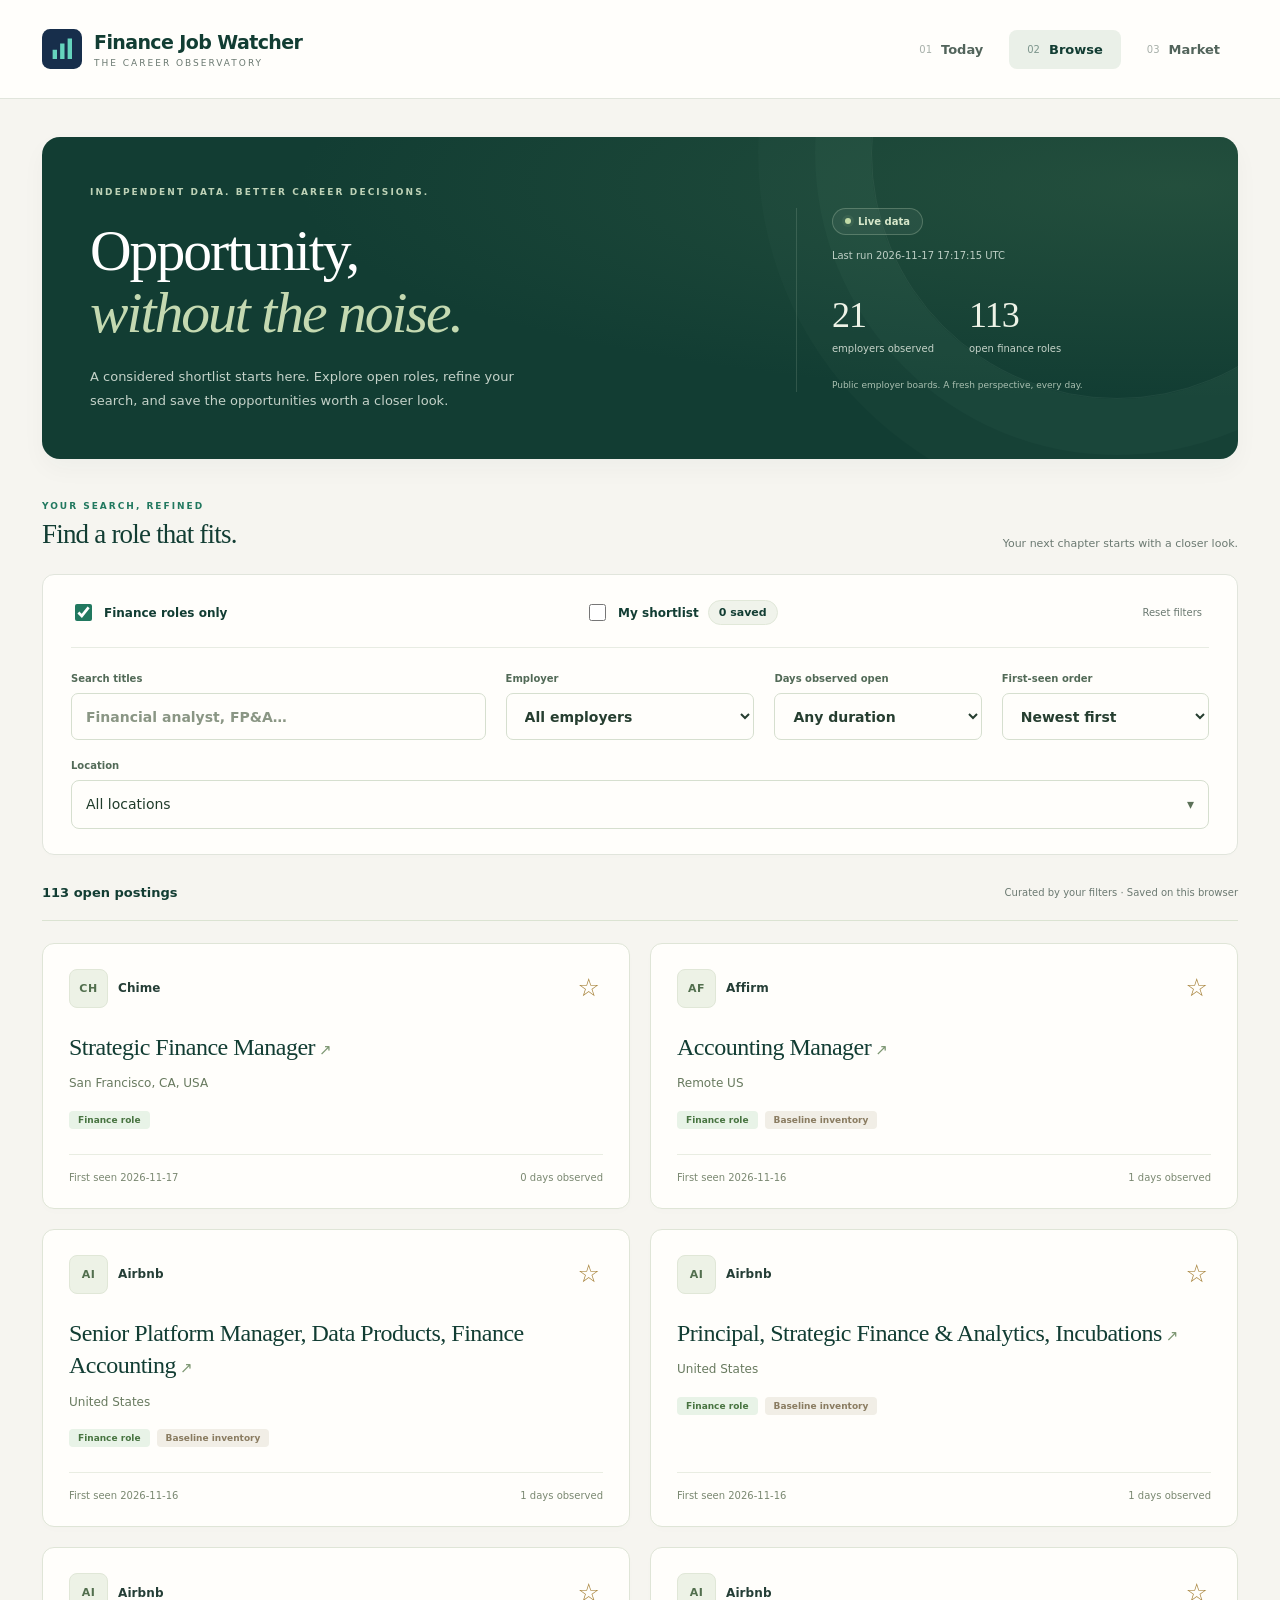
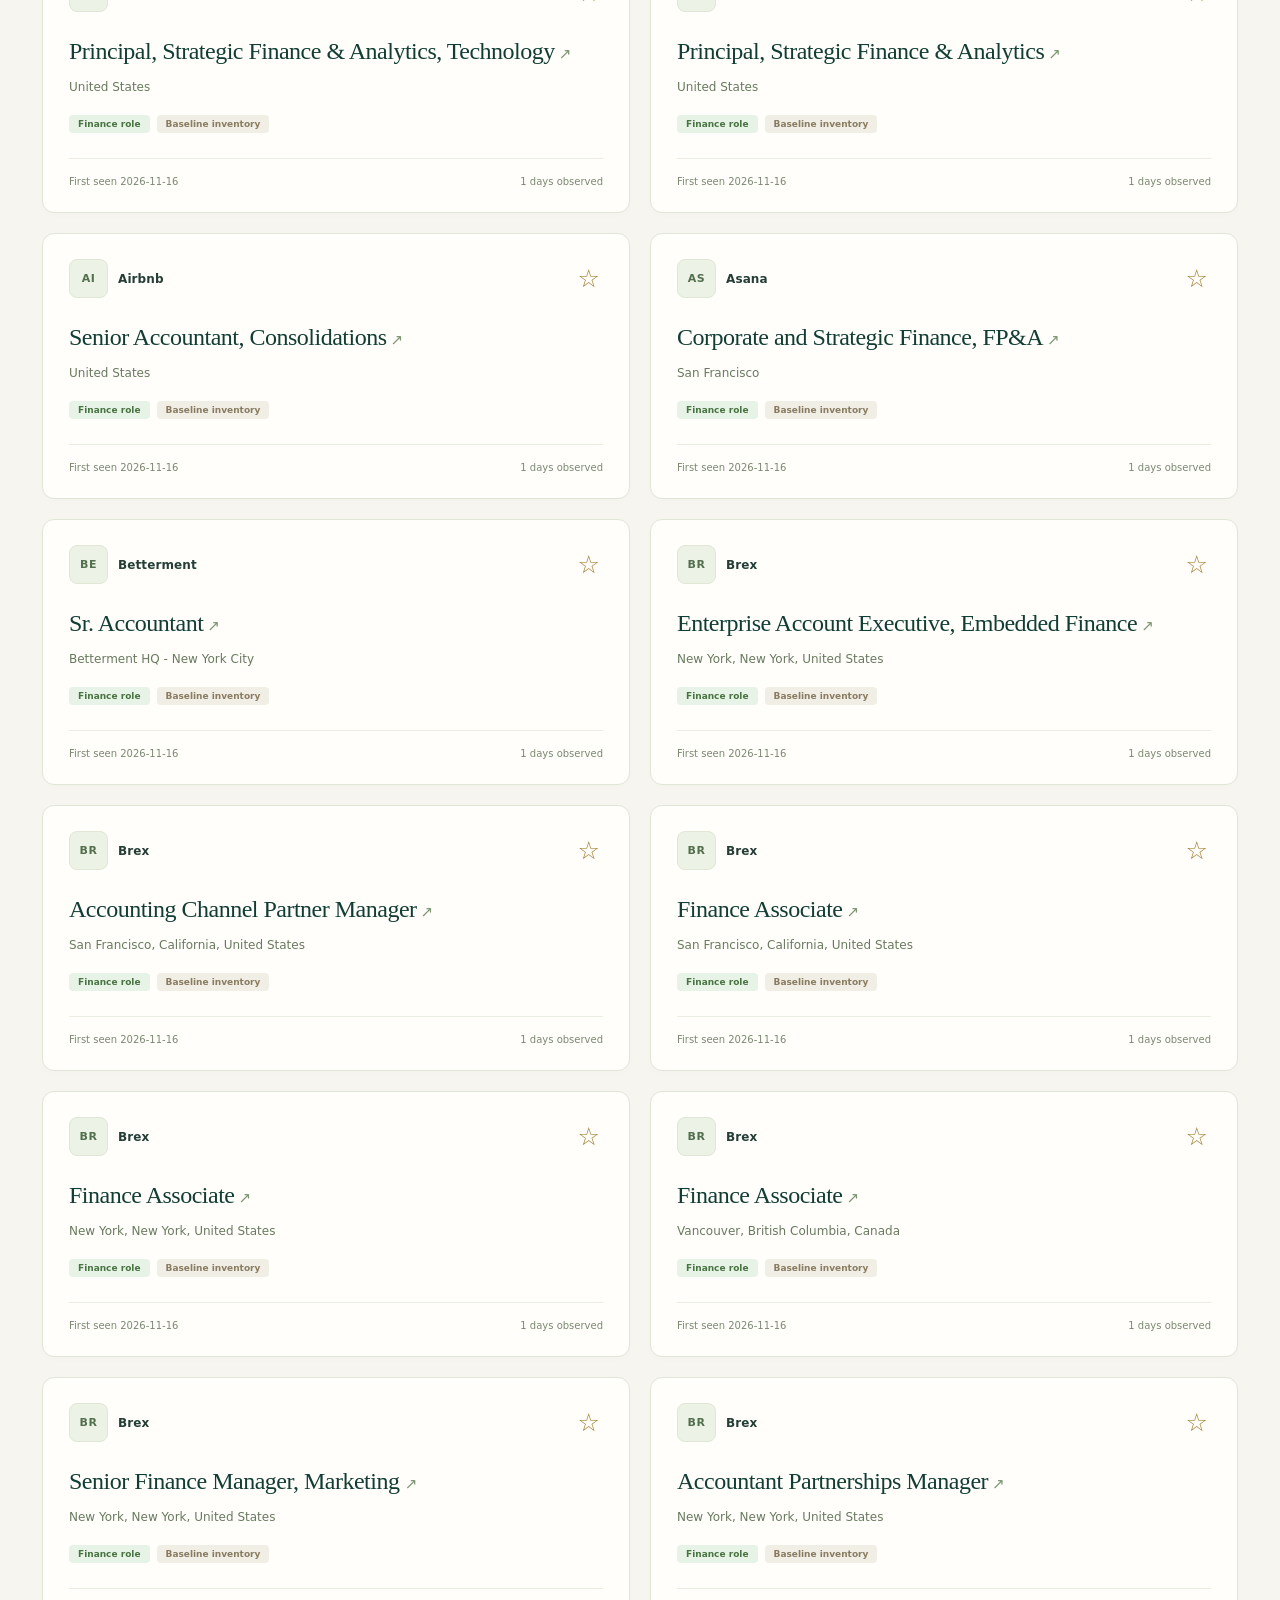
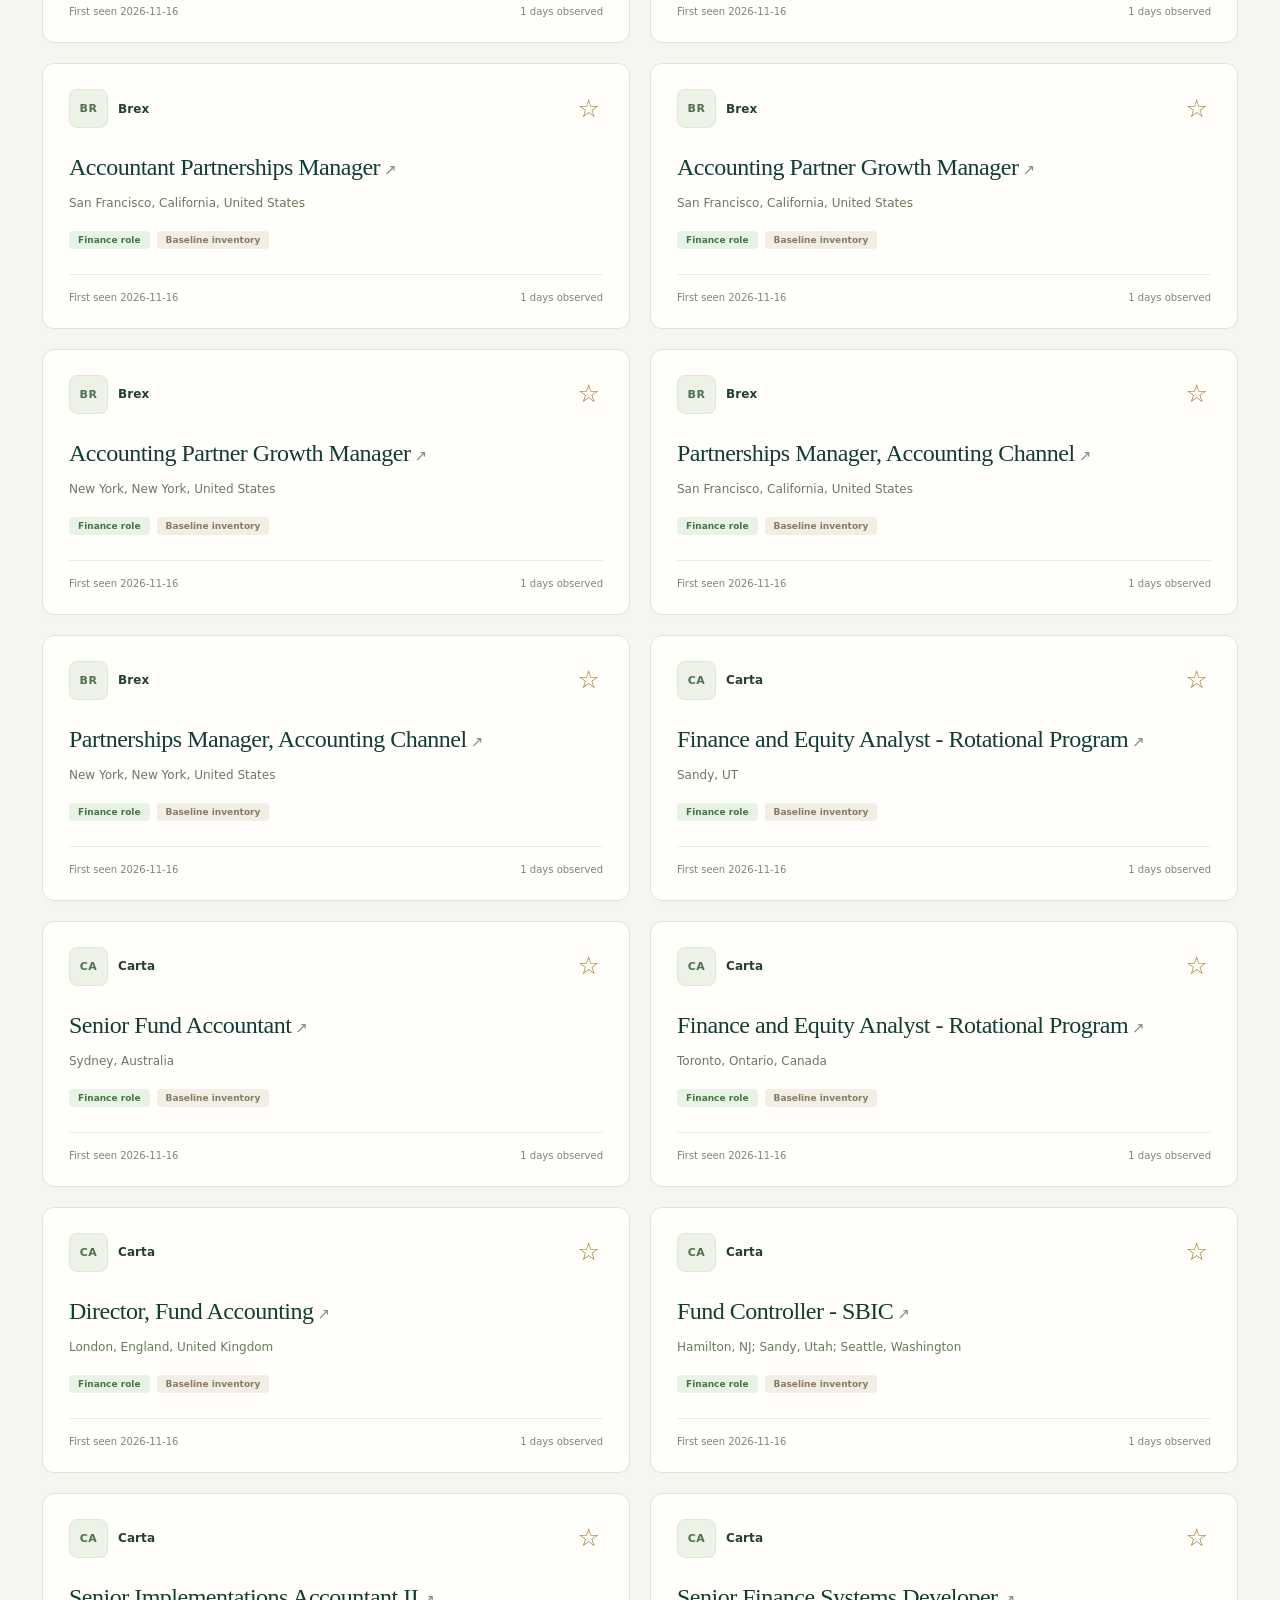
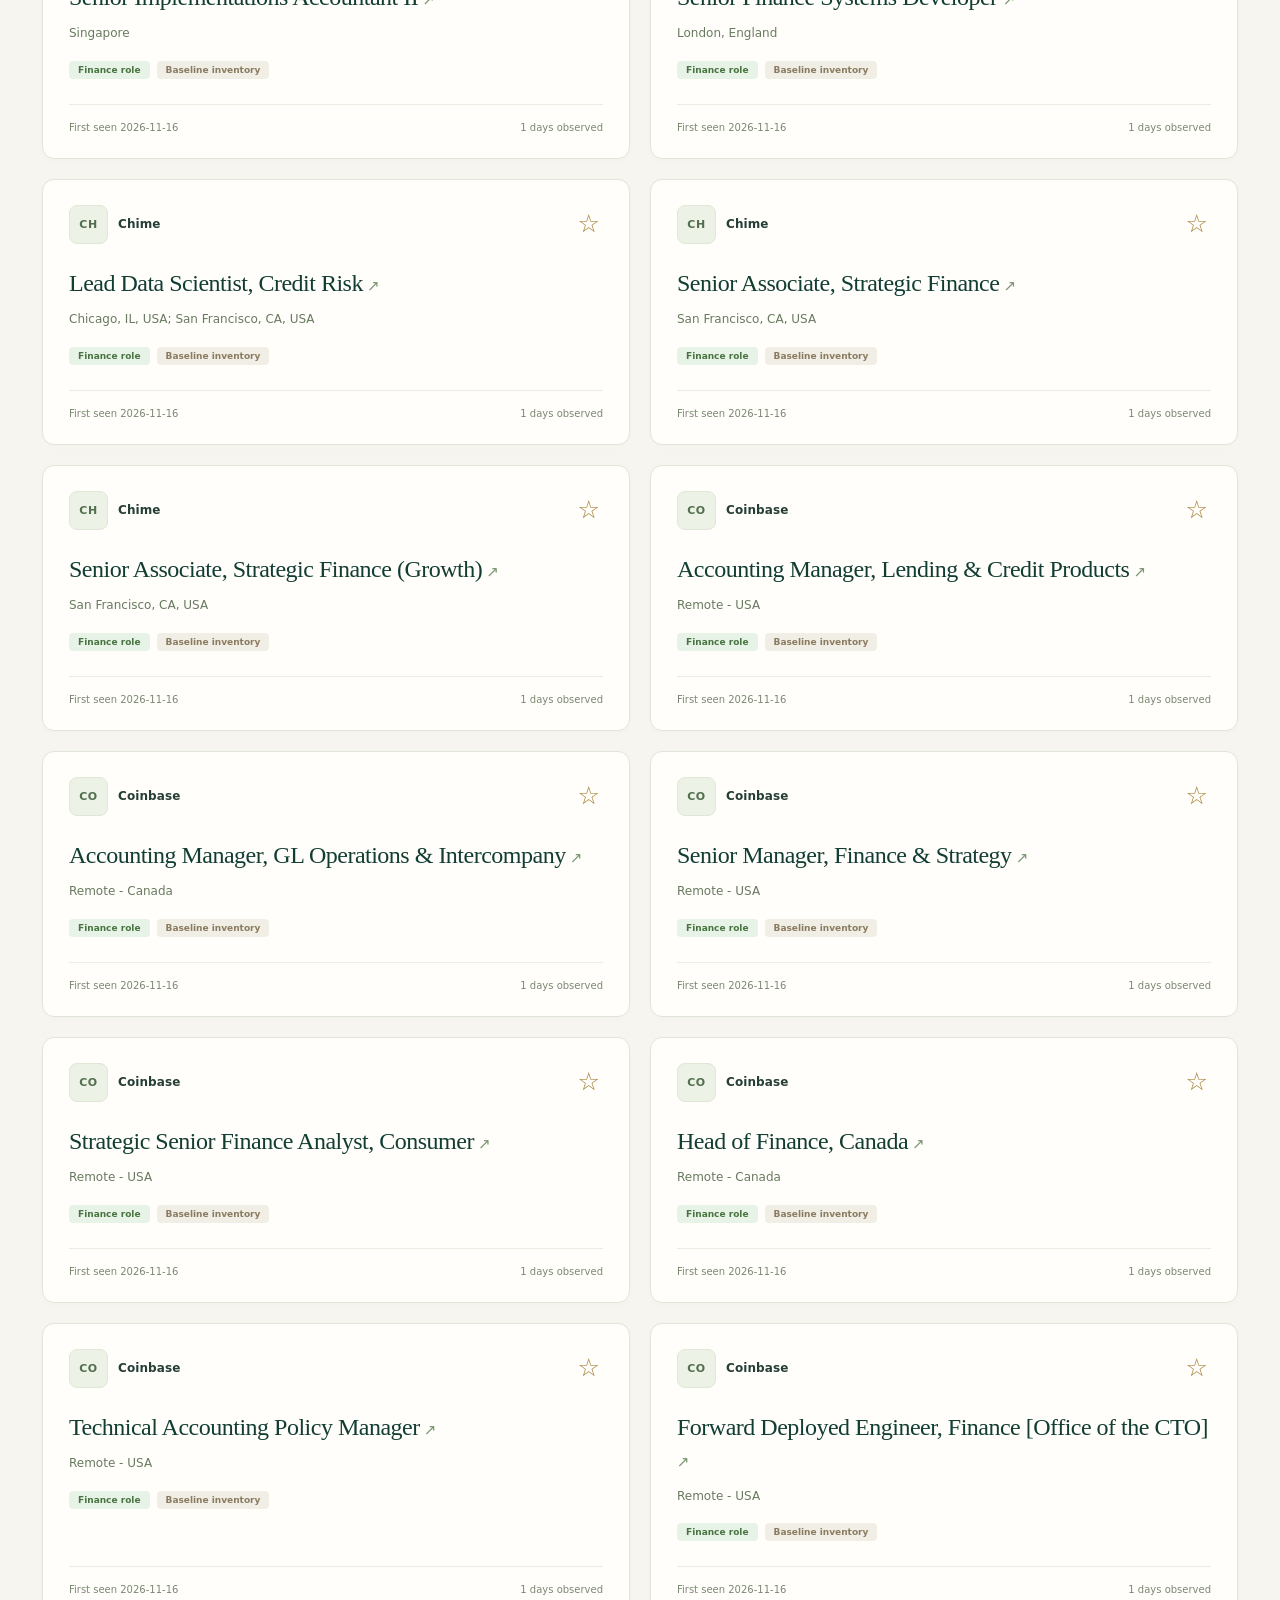
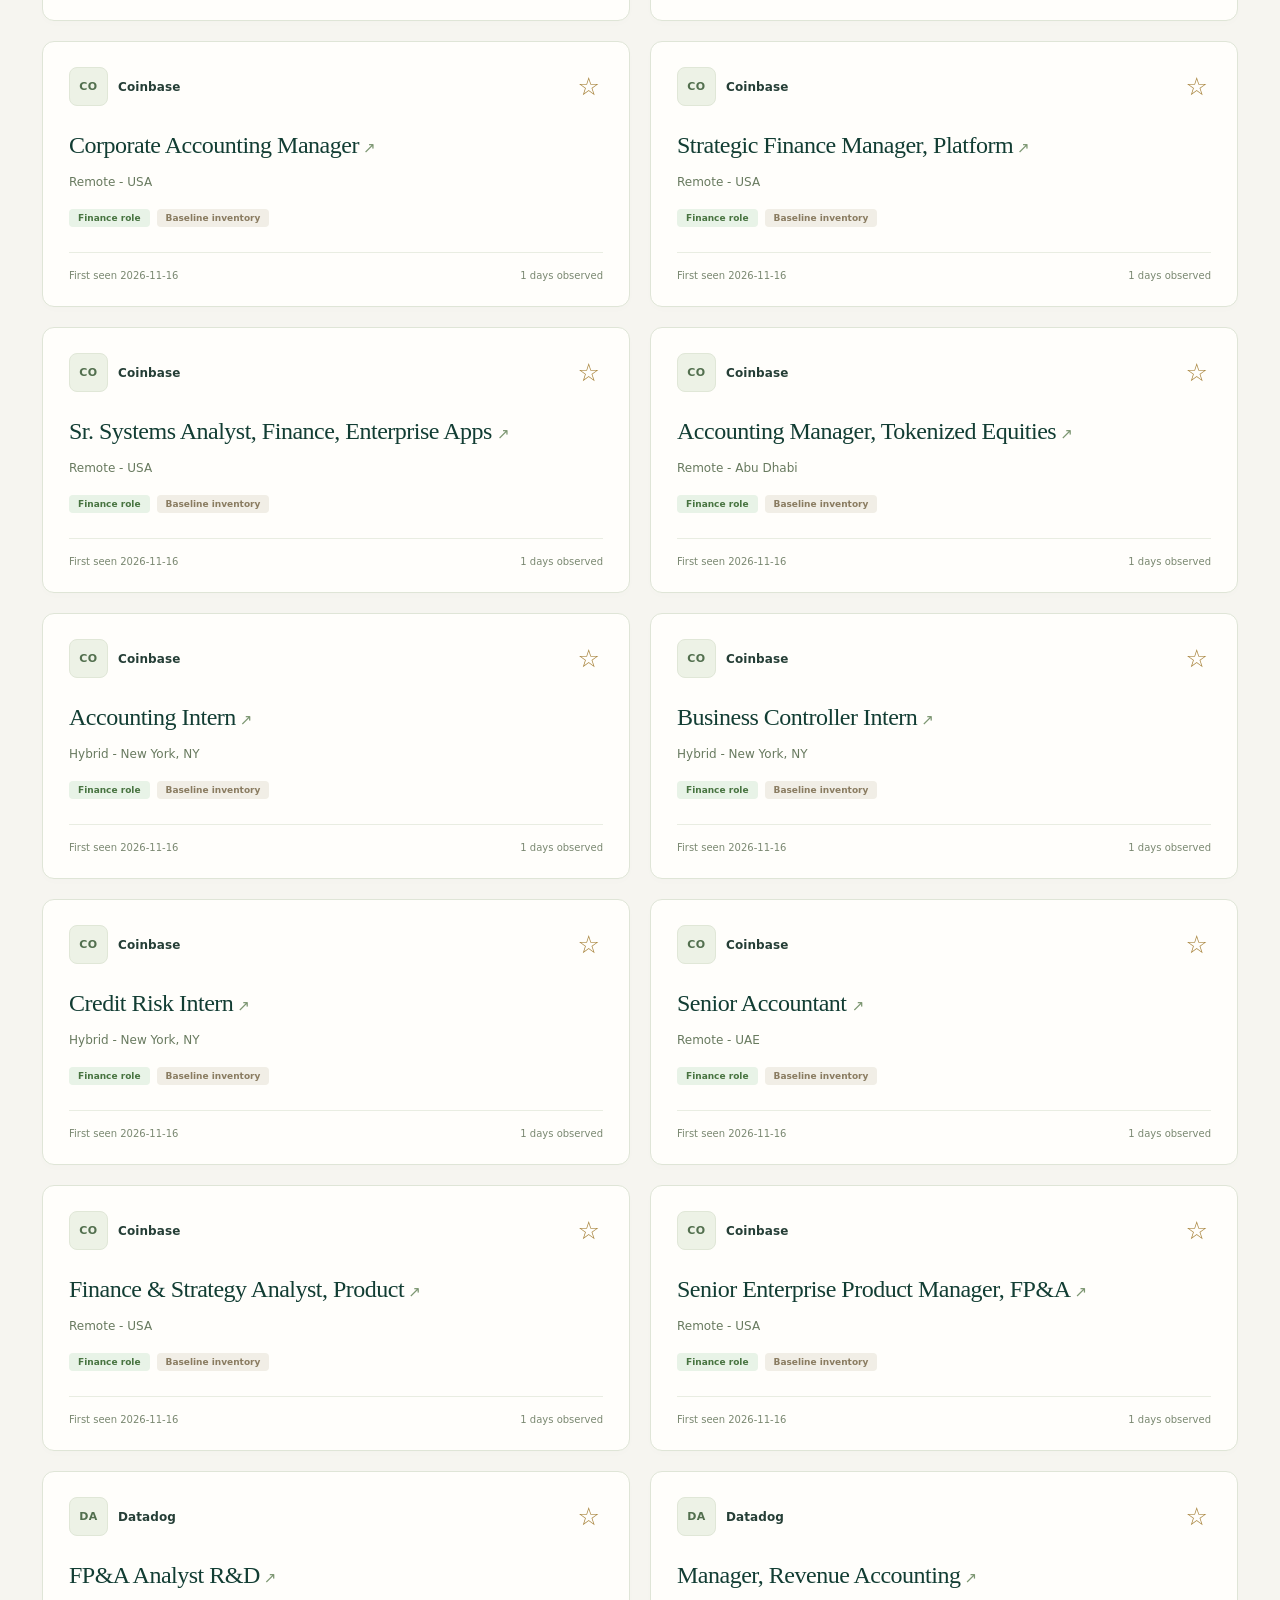
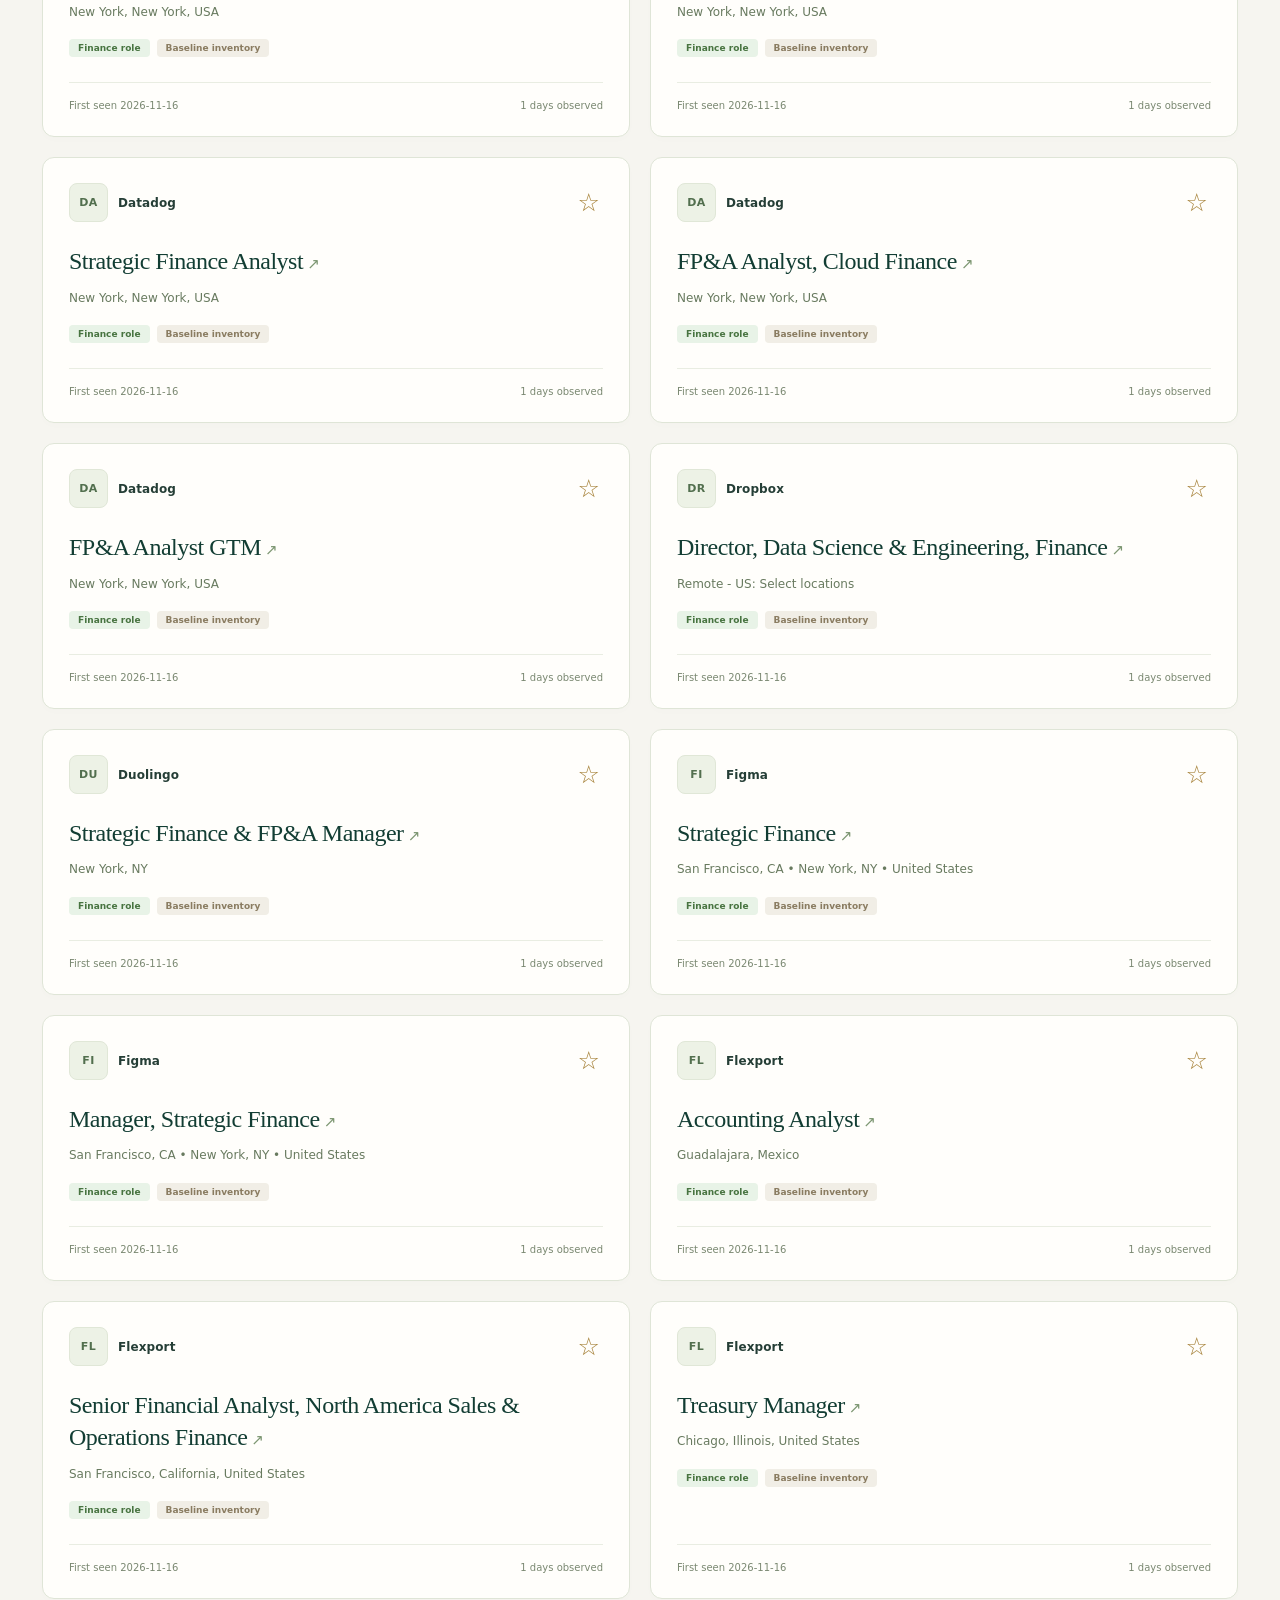
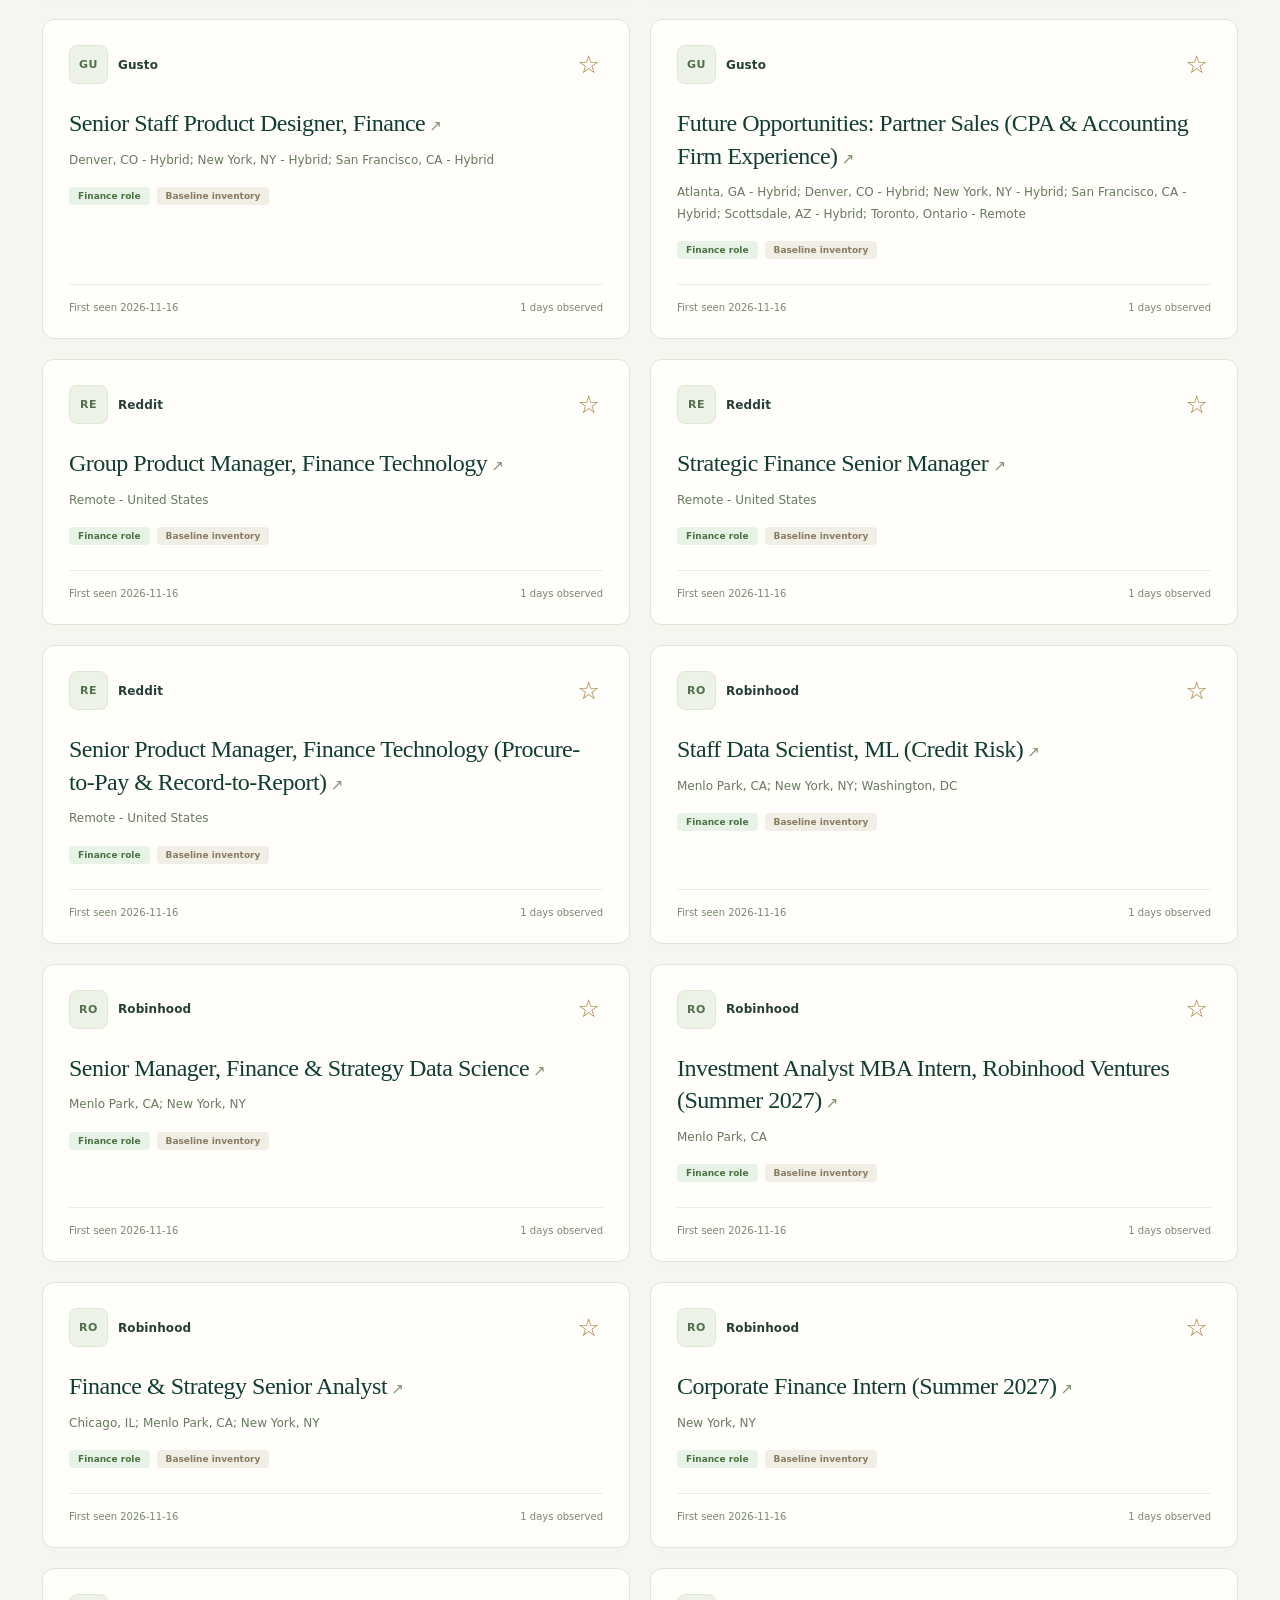
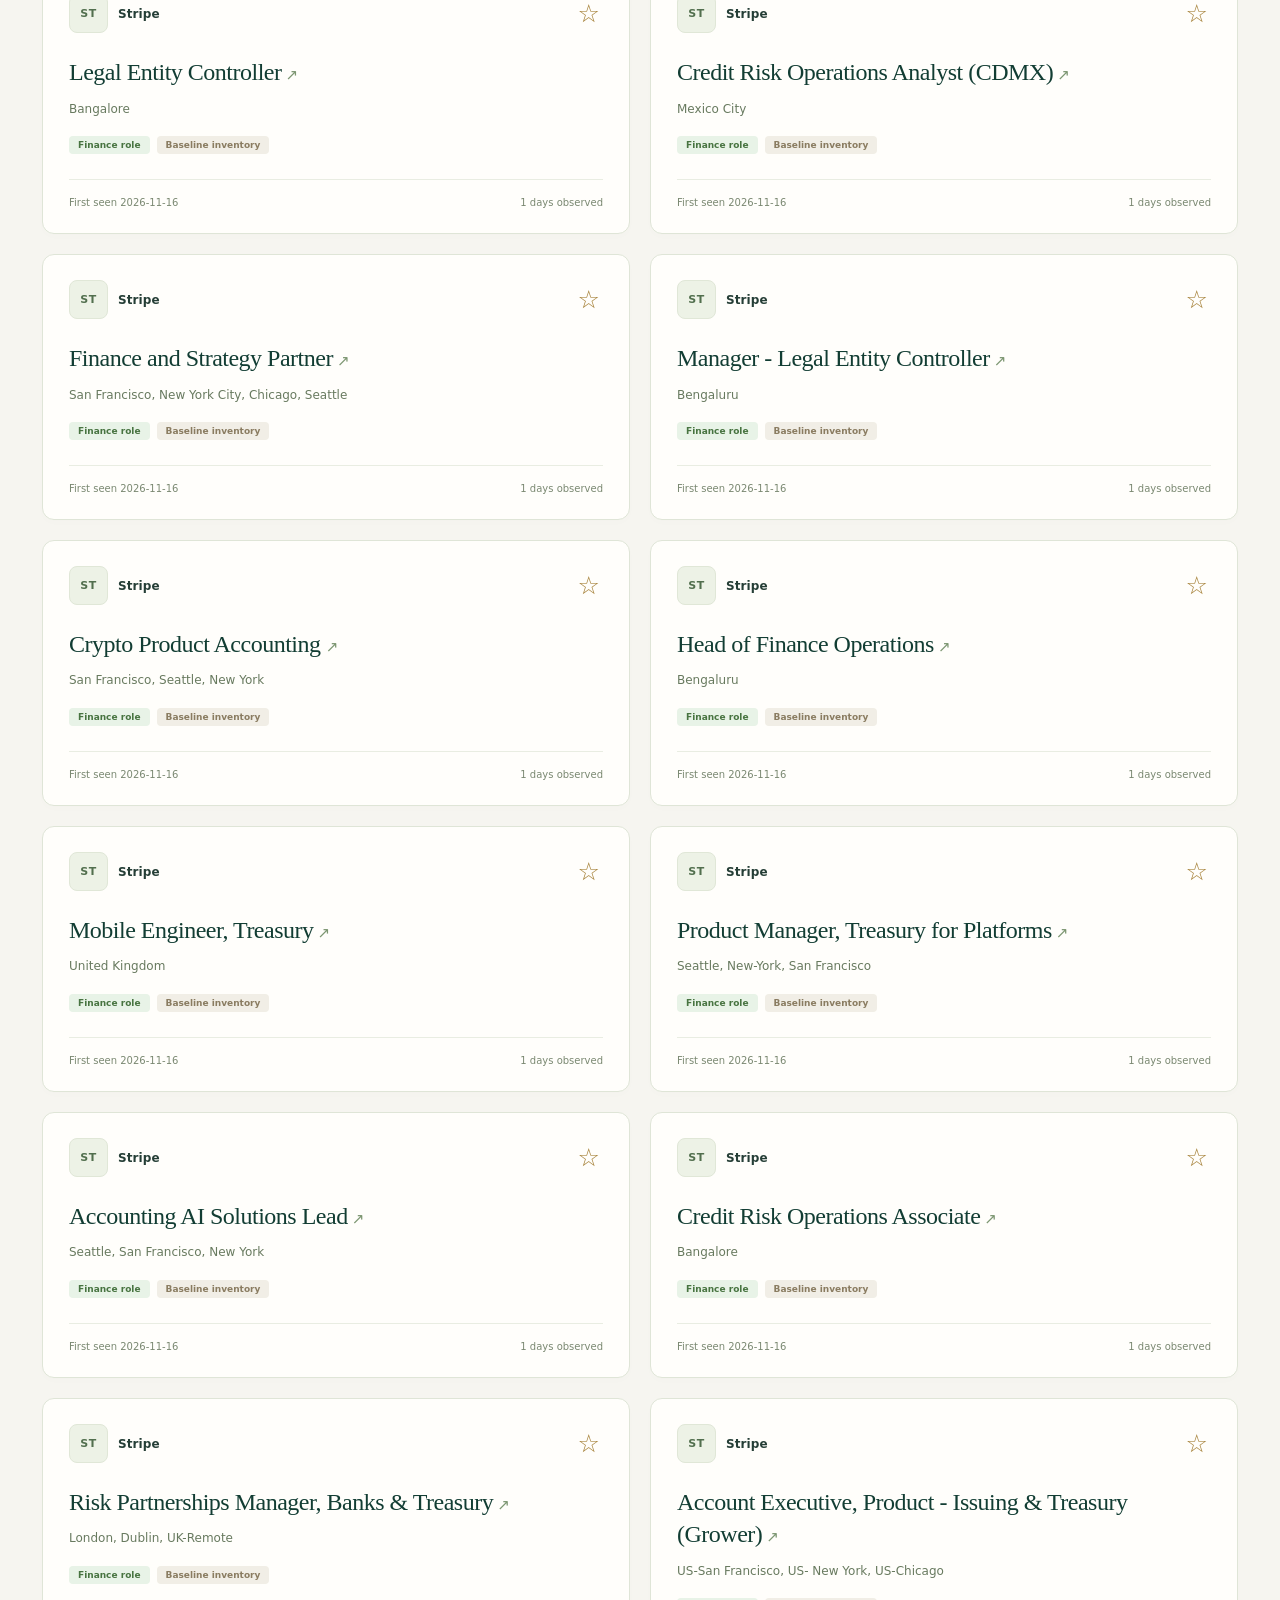
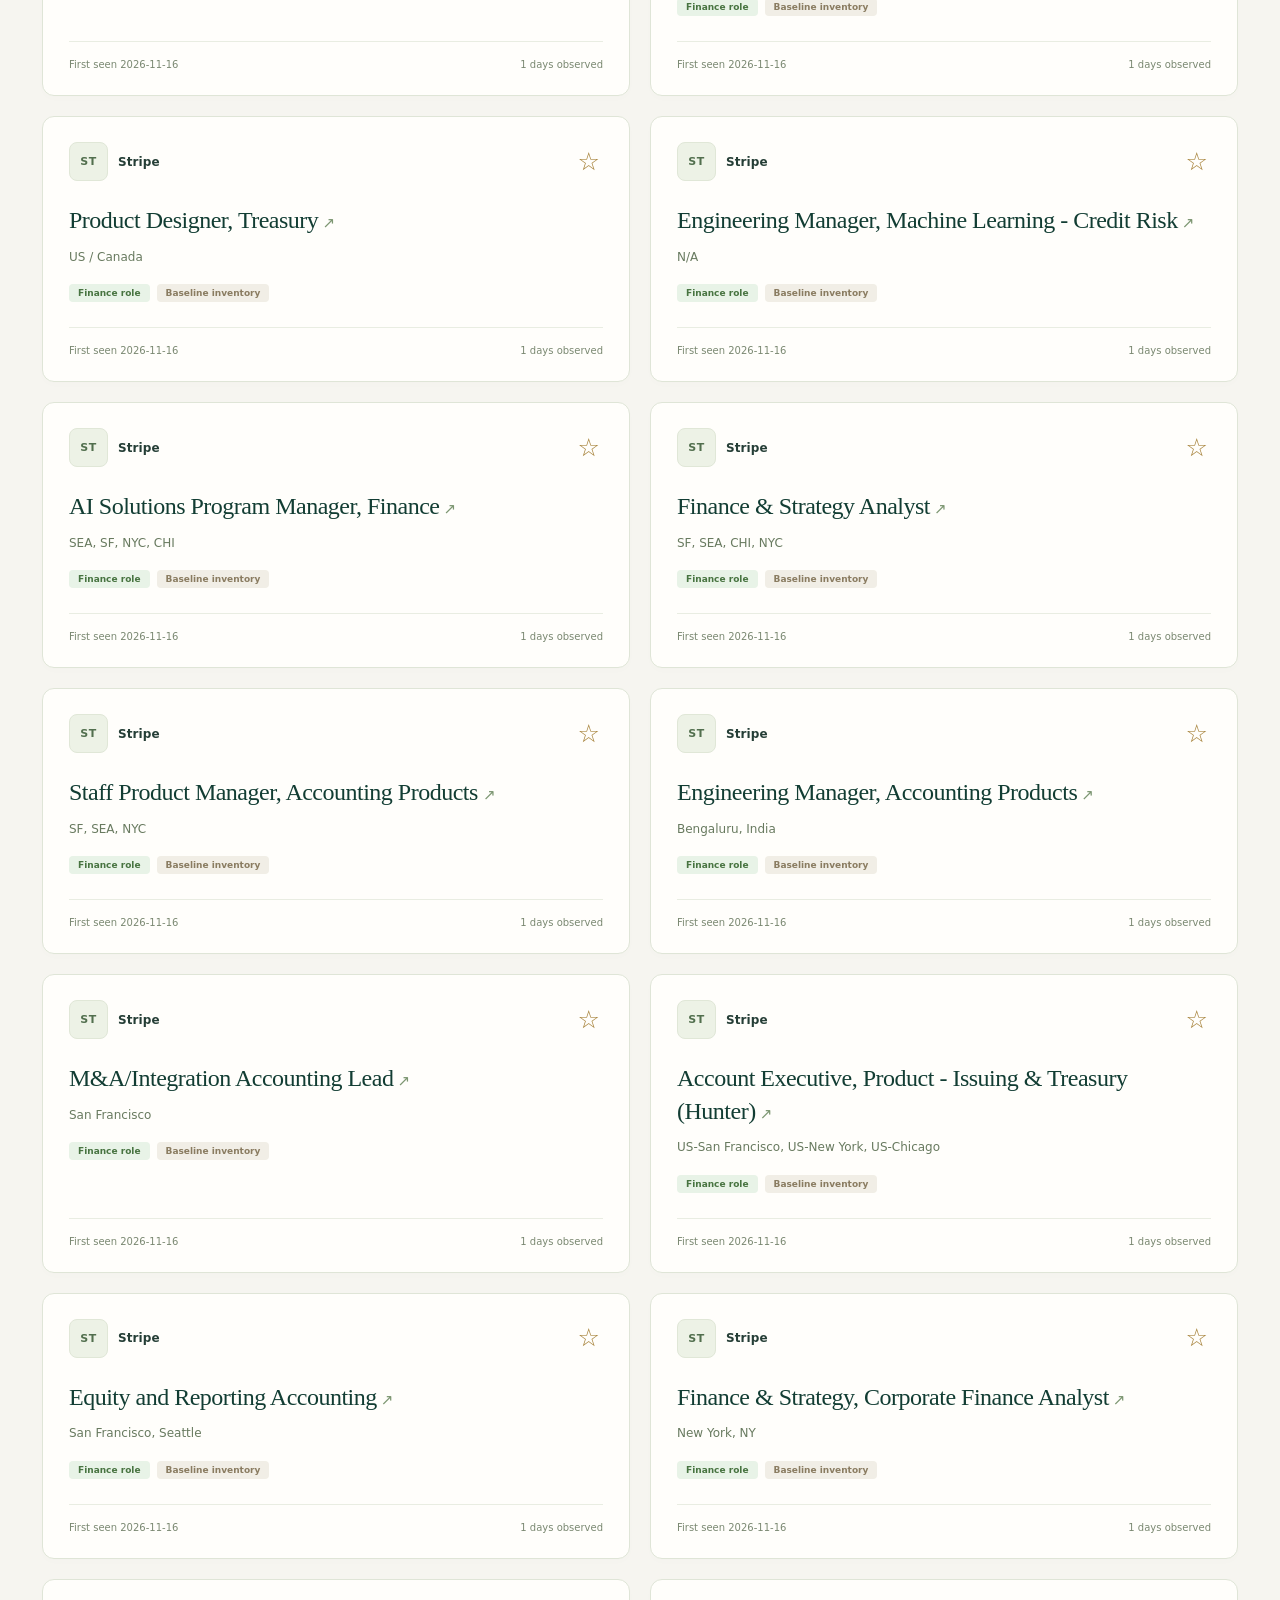
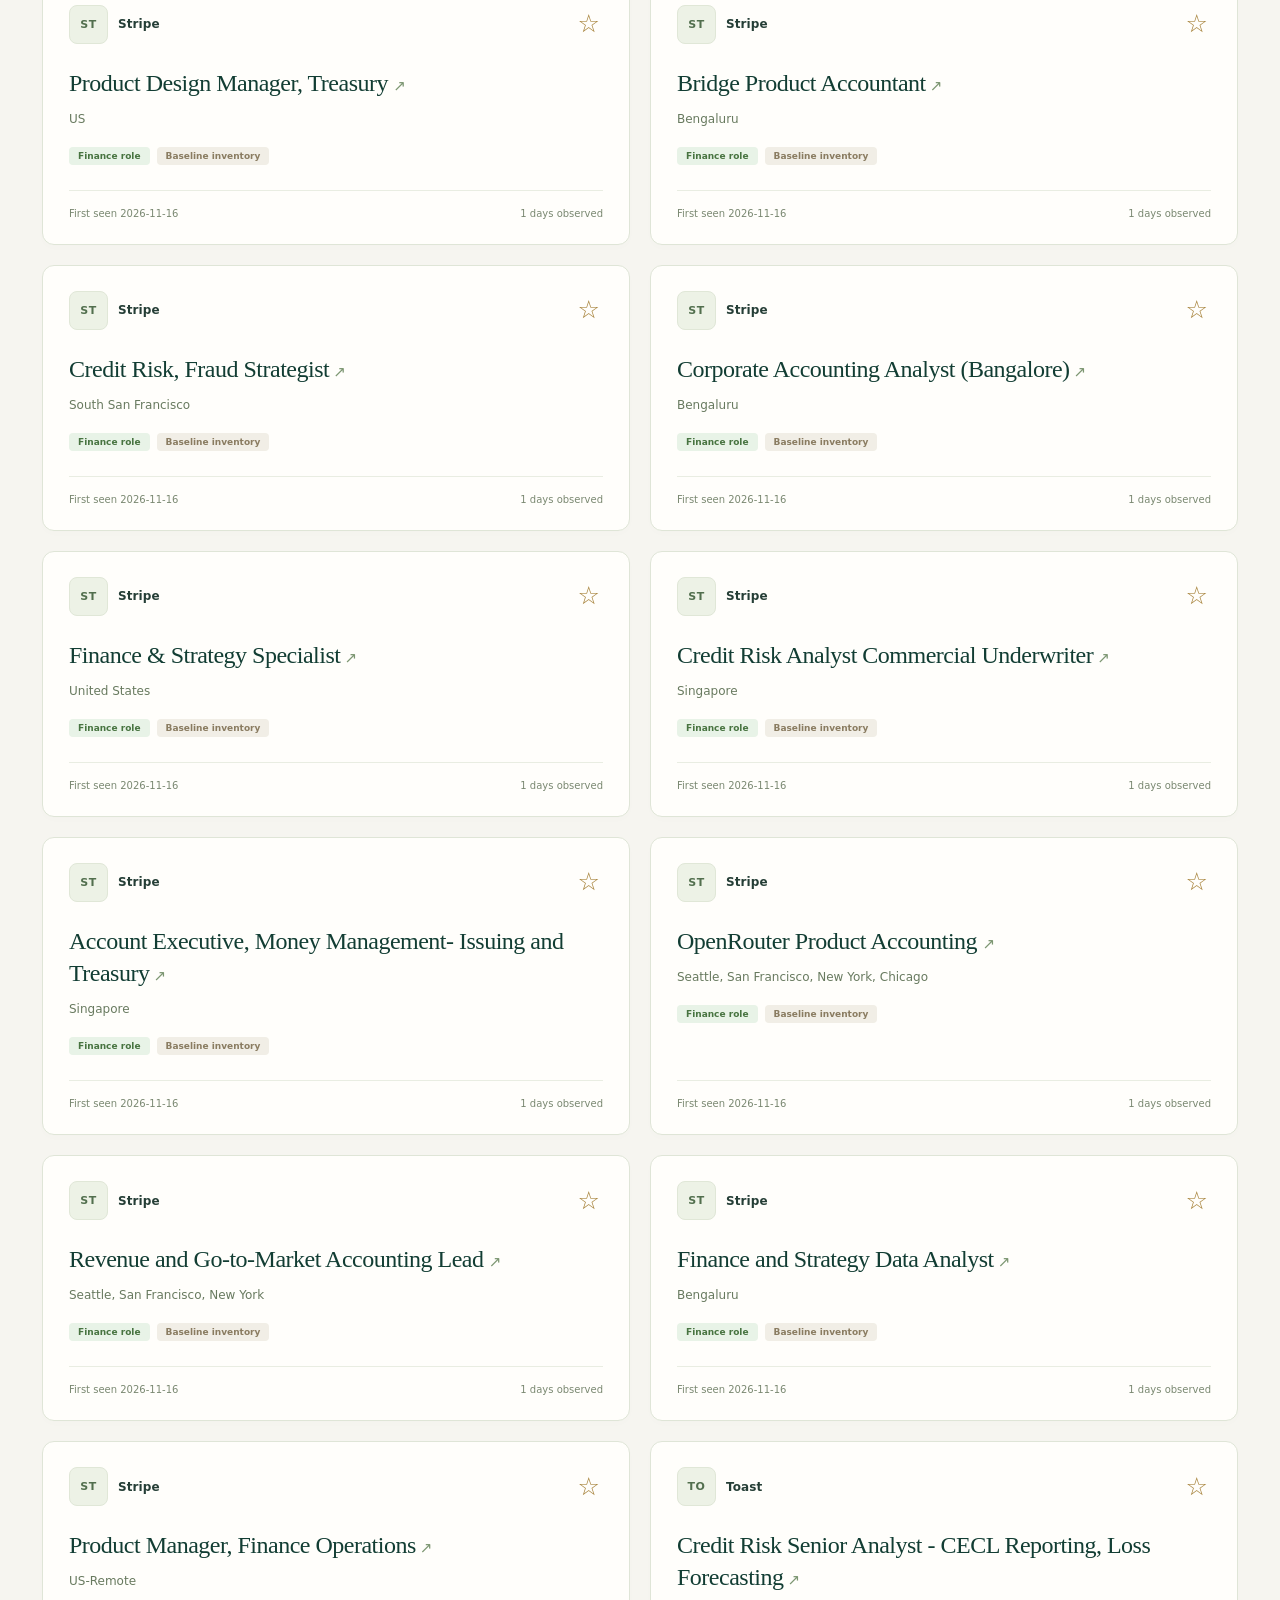
==== commit 236aef07: "design: refresh Browse job cards and Market report" ====
--- a/browse.html
+++ b/browse.html
@@ -4,8 +4,8 @@
 <meta charset="utf-8"><meta name="viewport" content="width=device-width,initial-scale=1">
 <meta name="theme-color" content="#123d33"><meta name="description" content="A daily view of finance hiring: new roles, open postings, and job-market trends from public employer boards.">
 <link rel="icon" href="./assets/icon.svg" type="image/svg+xml"><link rel="apple-touch-icon" href="./assets/icon-192.png">
-<link rel="manifest" href="./manifest.webmanifest"><link rel="stylesheet" href="./assets/style.css?v=editorial-4">
-<title>Browse · Finance Job Watcher</title><script type="module" src="./assets/app.mjs?v=editorial-4"></script>
+<link rel="manifest" href="./manifest.webmanifest"><link rel="stylesheet" href="./assets/style.css?v=editorial-5">
+<title>Browse · Finance Job Watcher</title><script type="module" src="./assets/app.mjs?v=editorial-5"></script>
 </head>
 <body data-page="browse">
 <a class="skip" href="#main">Skip to content</a>
@@ -18,7 +18,7 @@
 <div class="run-meta"><span class="pill" id="connection">Loading data</span><small id="run-time">Checking the latest snapshot…</small><div class="hero-facts"><div><strong id="hero-employers">—</strong><span>employers observed</span></div><div><strong id="hero-finance">—</strong><span>open finance roles</span></div></div><p class="hero-caption">Public employer boards. A fresh perspective, every day.</p></div></div>
 <div id="notice" role="status" aria-live="polite"></div><p id="loading" class="loading" role="status">Loading job-market data…</p>
 <div id="content" hidden>
-<div class="section-intro"><div><p class="eyebrow">Your search, refined</p><h2>Find a role that fits.</h2></div><span class="section-hint">A star today. A next step tomorrow.</span></div><section class="panel filter-panel" aria-label="Posting filters"><form id="filters">
+<div class="section-intro"><div><p class="eyebrow">Your search, refined</p><h2>Find a role that fits.</h2></div><span class="section-hint">Your next chapter starts with a closer look.</span></div><section class="panel filter-panel" aria-label="Posting filters"><form id="filters">
 <div class="filter-top"><label class="toggle"><input type="checkbox" name="roleOnly" checked> Finance roles only</label><label class="toggle"><input type="checkbox" name="shortlistOnly"> My shortlist <span id="shortlist-count" class="number">0 saved</span></label><button type="button" id="reset-filters">Reset filters</button></div>
 <div class="filters"><label class="field">Search titles<input type="search" name="query" placeholder="Financial analyst, FP&amp;A…"></label>
 <label class="field">Employer<select name="employer"><option value="">All employers</option></select></label>
@@ -32,5 +32,5 @@
 </div></div>
 <label class="field">Days observed open<select name="days"><option value="">Any duration</option><option value="7">7+ days</option><option value="14">14+ days</option><option value="30">30+ days</option></select></label>
 <label class="field">First-seen order<select name="sort"><option value="newest">Newest first</option><option value="oldest">Oldest first</option></select></label></div></form></section>
-<section class="panel"><div class="results-top"><strong id="results-count" role="status" aria-live="polite"></strong><span>Star a role to save it on this browser</span></div><div id="browse-list"></div></section>
+<section class="browse-results"><div class="results-top"><strong id="results-count" role="status" aria-live="polite"></strong><span>Curated by your filters · Saved on this browser</span></div><div id="browse-list"></div></section>
 <p class="subtitle">Days open means days since first observation, as of the last run. Baseline jobs may have been open longer. Saved roles stay in your shortlist after reloading; this view shows open postings only.</p></div><footer class="footer"><span class="footer-brand">Finance Job Watcher<small>A Financial Data Analytics project</small></span><span>Built on public employer data.<br>Observed daily. All dates in UTC.</span><span>Your watch list, wherever you are.<br>Install from your browser menu for offline access.</span></footer></main></body></html>
--- a/assets/style.css
+++ b/assets/style.css
@@ -15,3 +15,11 @@
 @media(max-width:760px){.top-inner{flex-wrap:wrap;padding:20px 22px 10px;gap:15px;min-height:0}.brand{font-size:17px}.brand img{width:35px;height:35px}.brand small{font-size:8px;letter-spacing:1.5px}.nav{width:100%;order:3;gap:5px;margin:0}.nav a{flex:1;justify-content:center;padding:12px 14px}.top-inner>button{margin-left:auto;font-size:10px}.workspace{padding:22px}.page-heading{grid-template-columns:1fr;gap:30px;padding:35px 28px;border-radius:13px;margin-bottom:32px}h1{font-size:47px;letter-spacing:-1.5px}.page-heading .eyebrow{font-size:8px;letter-spacing:1.6px}.page-heading .subtitle{max-width:100%;font-size:12px}.run-meta{border-left:0;border-top:1px solid #c9d8c52a;padding:22px 0 0}.run-meta small{display:inline;margin-left:8px;font-size:9px}.hero-facts{margin-top:22px;gap:45px}.hero-facts strong{font-size:31px}.hero-caption{margin-top:16px}.stats{grid-template-columns:repeat(2,1fr)}.stat{padding:21px}.section-intro h2{font-size:24px}.section-hint{display:none}.market-grid{grid-template-columns:1fr}.market-card>p:not(.eyebrow){min-height:0}.panel-head{padding:22px}.source-grid{padding:5px 22px 0;gap:0 22px}.filter-panel{padding:22px}.filter-top{flex-wrap:wrap;gap:15px}.footer{flex-wrap:wrap;align-items:flex-start}.footer-brand{width:100%}}
 @media(max-width:450px){.workspace{padding:16px}.top-inner{padding:18px 16px 9px}.brand{font-size:16px}.brand small{font-size:7px}.nav a{font-size:12px}h1{font-size:41px}.page-heading{padding:29px 23px}.page-heading .eyebrow{font-size:7px}.run-meta small{display:block;margin-left:0;margin-top:12px}.section-intro{align-items:center}.section-intro h2{font-size:22px}.text-link{font-size:10px}.stats{gap:10px}.stat{padding:18px 16px}.stat strong{font-size:34px}.stat small{font-size:8px}.stat p{font-size:10px}.source-grid{grid-template-columns:1fr}.filters{grid-template-columns:1fr}.filter-top{display:block}.filter-top>.toggle{margin-bottom:15px}.filter-top>button{padding-left:0}.results-top{padding:20px;flex-direction:column;align-items:flex-start;gap:7px}.market-card{padding:22px}.market-card h2{font-size:24px}.chart svg{min-width:430px}.location-menu{padding:10px}input[type=search],select{font-size:16px}td,th{padding:16px 19px}.footer{gap:18px}.footer>span{display:block;width:100%}}
 @media(prefers-reduced-motion:no-preference){button,a{transition:background .18s,color .18s,box-shadow .18s}.stat{transition:transform .18s,box-shadow .18s}.stat:hover{transform:translateY(-3px);box-shadow:0 8px 20px #123d3308}}
+
+/* Browse: distinct role cards, with the existing readable filter controls. */
+.browse-results{margin-top:30px}.browse-results>.results-top{padding:0 0 20px;border-bottom:1px solid #dbe3d2;margin-bottom:22px}.job-grid{display:grid;grid-template-columns:repeat(2,minmax(0,1fr));gap:20px}.job-card{min-width:0;display:flex;flex-direction:column;background:#fffefb;border:1px solid #dfe5d7;border-radius:12px;padding:25px 26px;box-shadow:0 3px 8px #123d3303}.job-card-top{display:flex;justify-content:space-between;align-items:center;gap:16px}.job-card .employer-mark{width:39px;height:39px;font-size:11px;background:#edf2e6}.job-card .employer-identity{font-size:12px;letter-spacing:.1px}.job-card h3{font-family:Georgia,serif;font-size:24px;font-weight:400;letter-spacing:-.5px;line-height:1.35;margin:23px 0 10px}.job-card h3 a{color:var(--forest);text-decoration:none}.job-card h3 a:hover{text-decoration:underline}.job-card h3 a:after{content:' ↗';font-family:system-ui,sans-serif;font-size:15px;color:#7c9671}.job-location{font-size:12px;line-height:1.8;color:#687a5f;margin:0 0 16px;overflow-wrap:anywhere}.job-badges{display:flex;gap:7px;flex-wrap:wrap;margin-bottom:25px}.job-badges .tag{margin:0;padding:4px 9px;font-size:9px}.job-card-bottom{display:flex;justify-content:space-between;gap:14px;flex-wrap:wrap;padding-top:17px;margin-top:auto;border-top:1px solid #e9ede2;font-size:10px;color:#7a8871}.browse-results+.subtitle{margin-top:22px}
+/* Market: summary first, followed by six distinct report sections. */
+.report-summary{display:grid;grid-template-columns:repeat(4,minmax(0,1fr));background:#fffefb;border:1px solid #dde4d2;border-radius:12px;padding:27px 0;margin:0 0 24px}.report-summary>div{min-width:0;padding:0 25px;border-right:1px solid #e0e7d8}.report-summary>div:last-child{border:0}.report-summary span{display:block;font-size:10px;color:#607453;line-height:1.6}.report-summary strong{display:block;font-size:34px;font-weight:450;letter-spacing:-1px;color:var(--forest);line-height:1.2;margin:14px 0}.report-summary small{display:block;font-size:9px;color:#86907c;line-height:1.7}.report-method{background:#eaf0e3;border:1px solid #e0e8d6;border-radius:9px;padding:17px 22px;margin-bottom:26px;font-size:12px;color:#5b7150}.report-method summary{cursor:pointer;font-weight:600;display:flex;justify-content:space-between;align-items:center;gap:20px;min-height:22px}.report-method p{font-size:11px;line-height:1.9;max-width:1000px;margin:14px 0 0}.market-grid{align-items:start}.market-card:nth-child(3){grid-column:1/-1}.market-card:nth-child(3)>.chart{max-height:560px}.market-card:nth-child(3) svg{max-width:950px;margin:auto}.market-card:nth-child(3)>p:not(.eyebrow){min-height:0;max-width:800px}.market-card{border-top:3px solid #b7c9a5}.market-card:nth-child(even){border-top-color:#d0b392}
+@media(max-width:950px){.report-summary{grid-template-columns:repeat(2,1fr);gap:25px 0}.report-summary>div:nth-child(2){border:0}.job-card{padding:22px}.job-card h3{font-size:23px}}
+@media(max-width:760px){.job-grid{grid-template-columns:1fr}.market-card:nth-child(3){grid-column:auto}.report-summary strong{font-size:29px}.report-summary>div{padding:0 18px}.browse-results>.results-top{align-items:flex-start}.job-card h3{font-size:26px}}
+@media(max-width:450px){.report-summary{padding:22px 0;gap:22px 0}.report-summary span{font-size:9px}.report-summary strong{font-size:26px}.report-summary small{font-size:8px}.job-card{padding:22px}.job-card h3{font-size:24px}.job-card-bottom{font-size:9px}}
